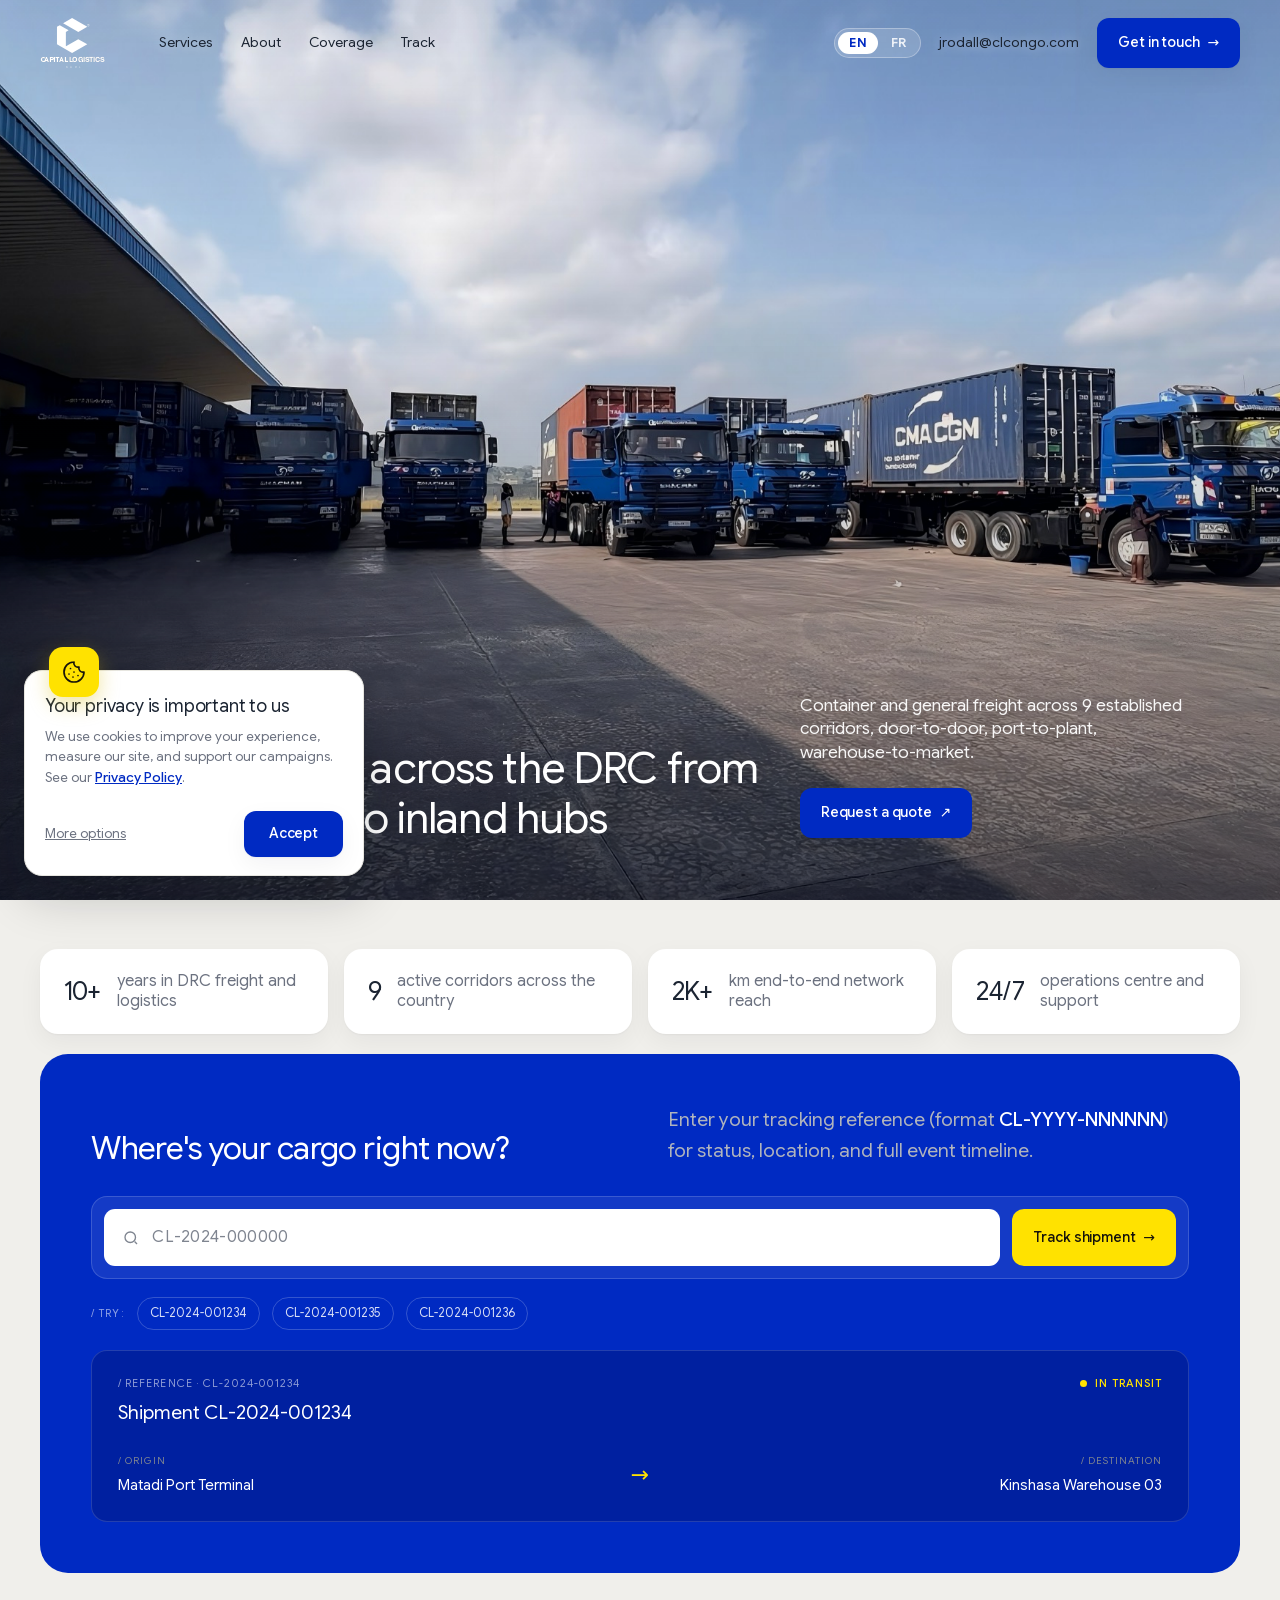
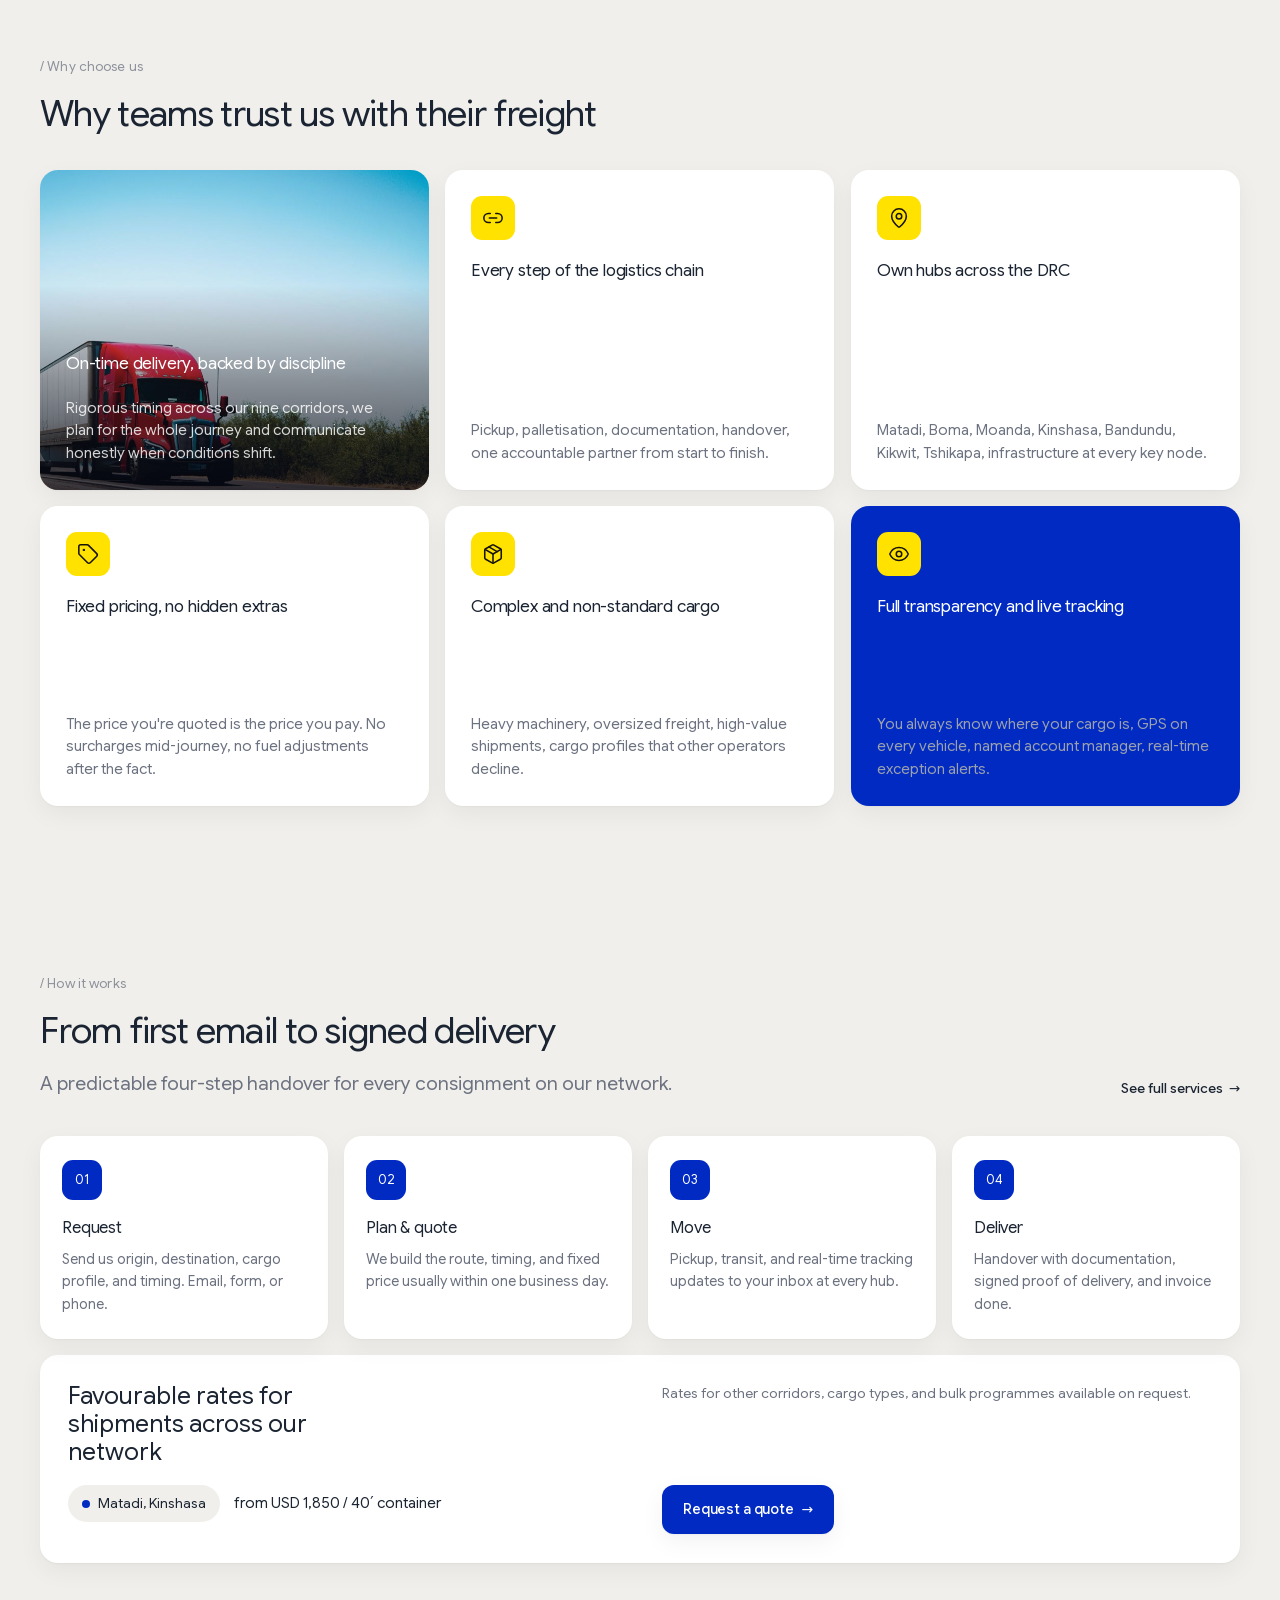
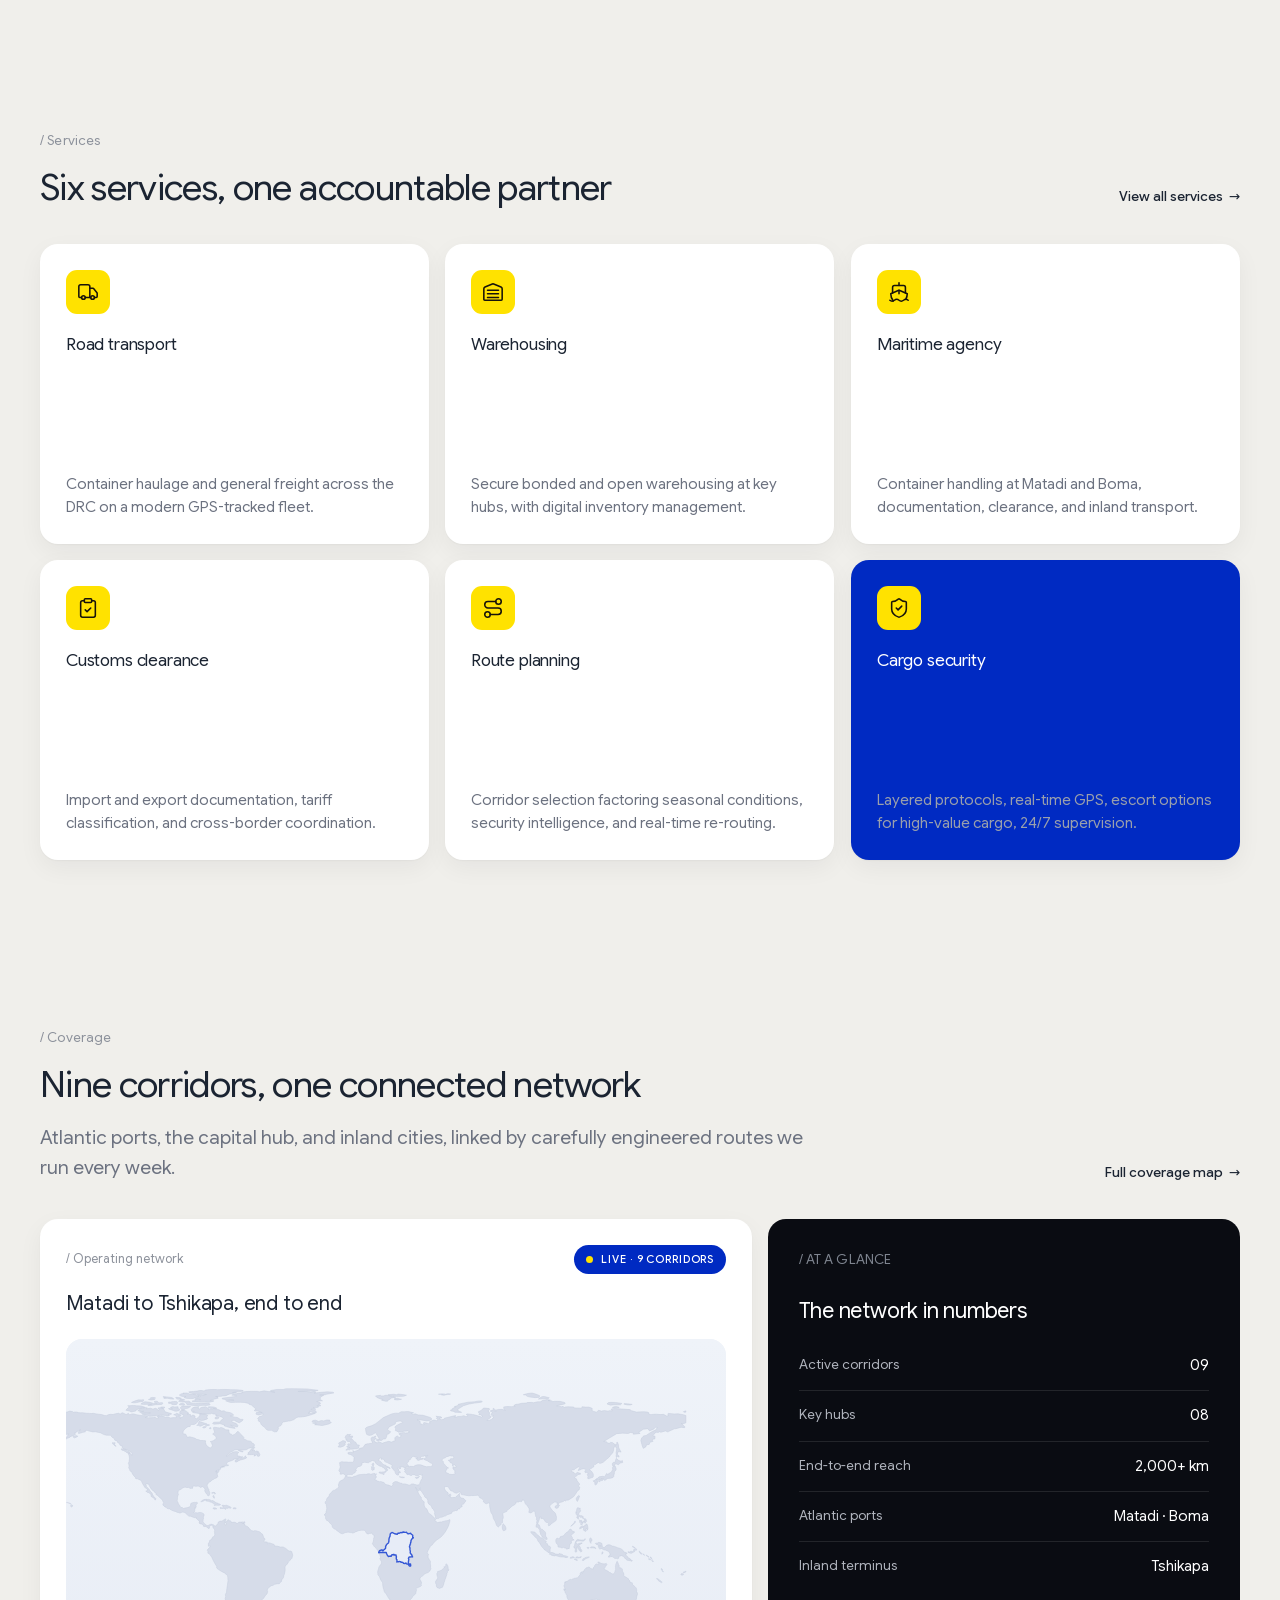
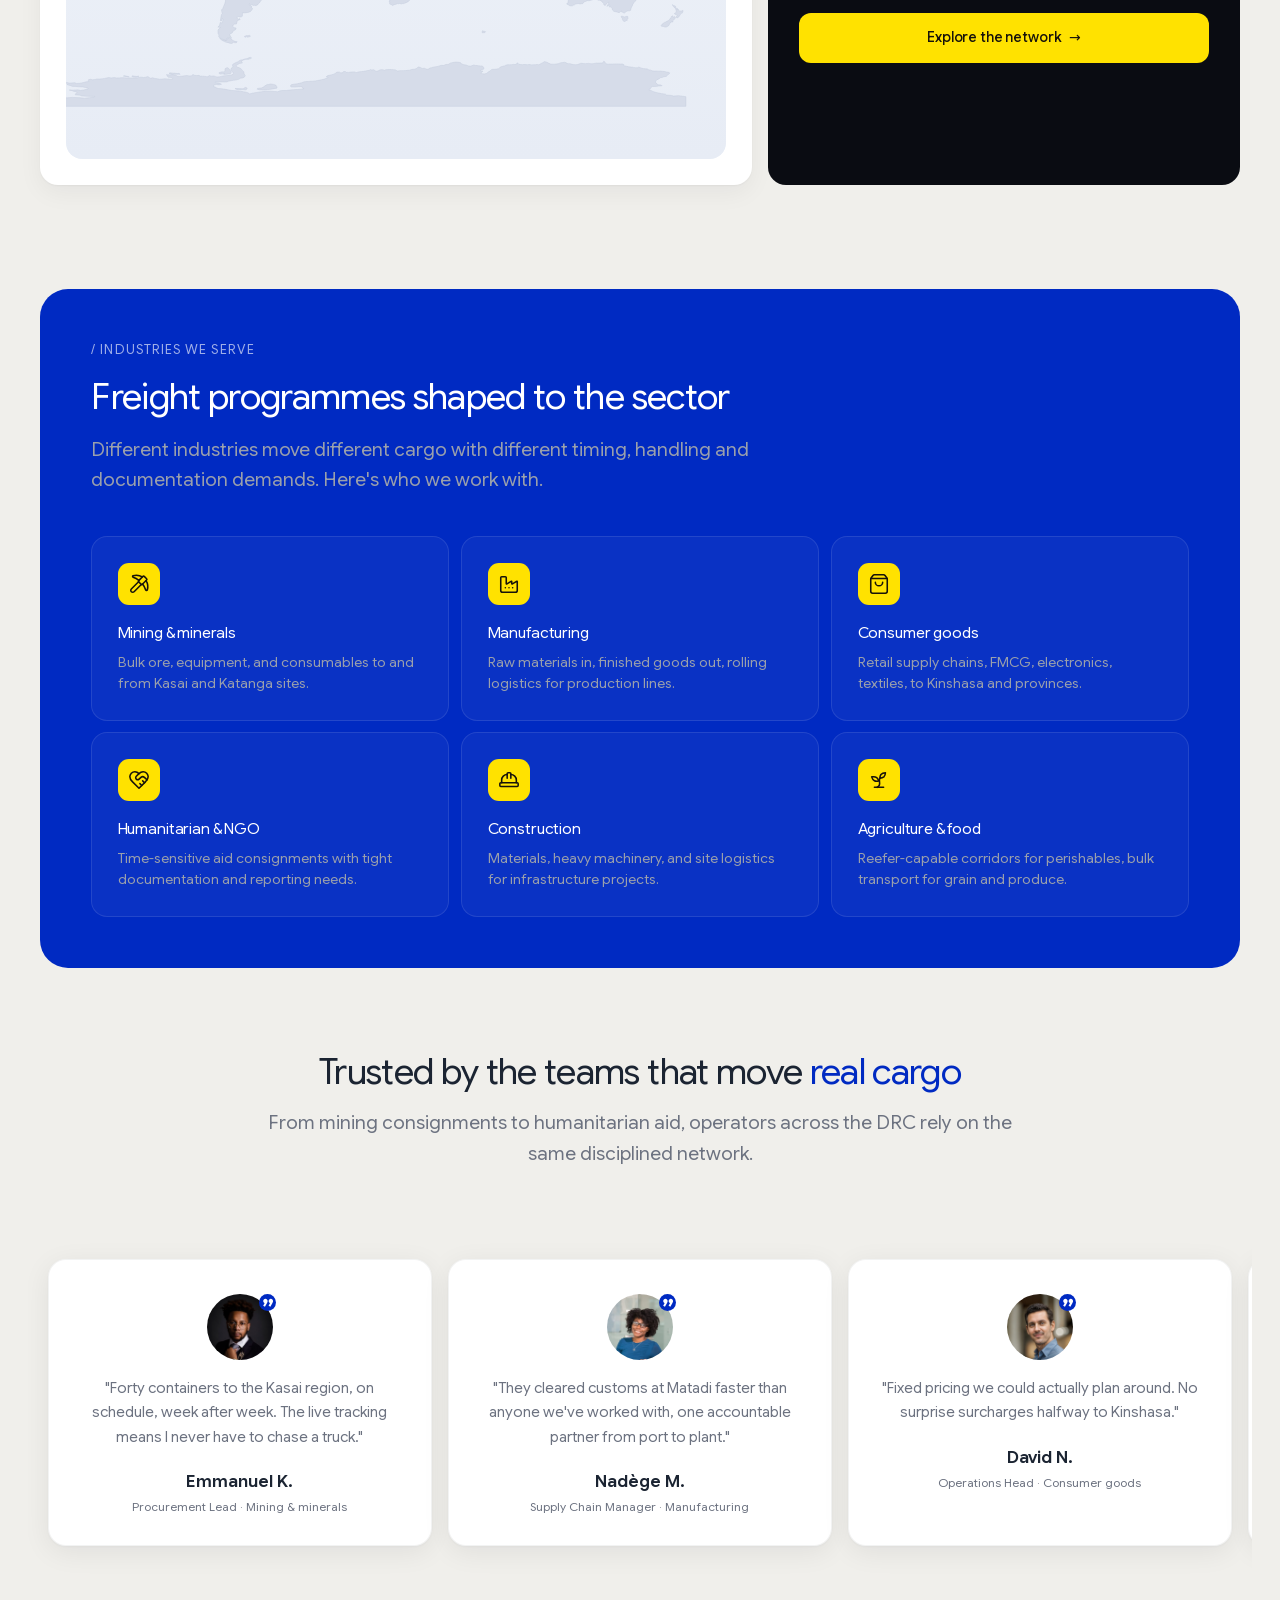
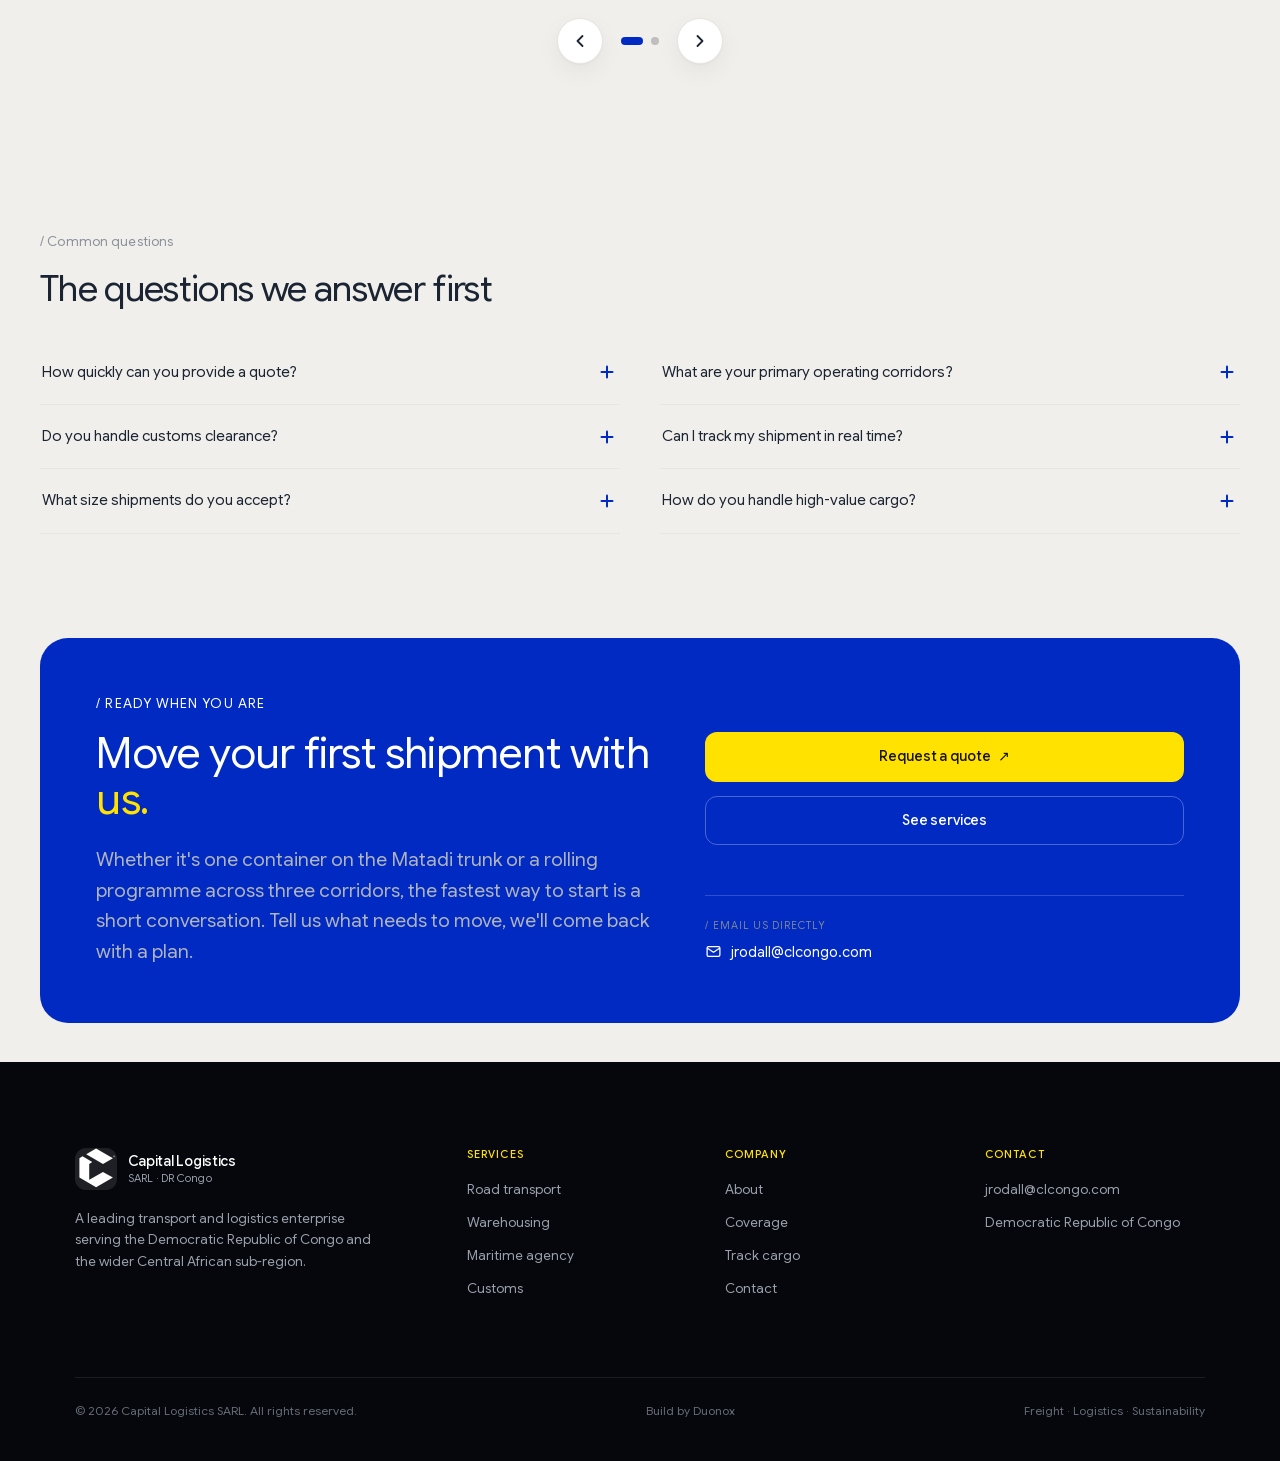
==== index.html @ 19067560 "Bump deploy marker to 2026-08-21.2 (auto-deploy test) Co-Authored-By: Claude Opus 4.8 <noreply@anthr" ====
<!DOCTYPE html>
<html lang="en">
<head>
<meta charset="UTF-8" />
<meta name="viewport" content="width=device-width, initial-scale=1" />
<meta name="cl-build" content="2026-08-21.2" />
<meta http-equiv="Content-Security-Policy" content="default-src 'self'; base-uri 'self'; object-src 'none'; img-src 'self' data:; font-src 'self'; style-src 'self' 'unsafe-inline'; script-src 'self'; connect-src 'self' https://*.supabase.co; form-action 'self'" />
<meta name="referrer" content="strict-origin-when-cross-origin" />
<title>Capital Logistics · Cargo delivery across the DRC</title>
<meta name="description" content="Container and general freight across 9 established corridors in the Democratic Republic of Congo, door-to-door, port-to-plant, warehouse-to-market." />
<link rel="preload" href="assets/fonts/GoogleSansFlex.woff2" as="font" type="font/woff2" crossorigin />
<link rel="stylesheet" href="assets/css/styles.css" />
</head>
<body>

<!-- ============ HEADER ============ -->
<header class="site-header site-header--over" id="siteHeader">
  <nav class="nav" aria-label="Primary">
    <a href="index.html" class="brand" aria-label="Capital Logistics home">
      <svg class="brand__logo" viewBox="0 0 66 50" xmlns="http://www.w3.org/2000/svg" aria-hidden="true">  <g transform="matrix(1,0,0,1,-6114.131875,-3633)">    <g transform="matrix(1,0,0,0.986114,6095.64759,3613)">      <g transform="matrix(0.024456,0,0,0.024801,-186.209765,-9.543509)">        <g transform="matrix(0.850083,0,0,0.850083,1416.048937,-125.317067)">          <g transform="matrix(2.093674,0,0,2.093674,-9027.394361,-9855.245606)">            <g transform="matrix(0.833817,0.552041,-0.552041,0.833817,4585.059437,-3712.574177)">              <path d="M9106.704,5204.393L9001.166,5417.731L8598.744,5441.952L8704,5230L9106.704,5204.393Z" class="lg-mark"/>            </g>            <g transform="matrix(1,0,0,1,0,0.044308)">              <path d="M8956,6260.001L8609,6059L8609,5655L8673,5617.5L8876,5736L8813.108,5773.79L8813.108,6100.304L8815.974,6103.507L8815.108,6104.006L8956,6260.001ZM8956,6260.001L8815.108,6104.006L9098.387,5940.608L9305.344,6056.574L8956,6260.001Z" class="lg-mark"/>            </g>          </g>          <g transform="matrix(6.181697,0,0,6.181697,10454.958333,1856.605037)">            <path d="M1,8C1,11.84 4.16,15 8,15C11.84,15 15,11.84 15,8C15,4.16 11.84,1 8,1C4.16,1 1,4.16 1,8M16,8C16,12.389 12.389,16 8,16C3.611,16 0,12.389 0,8C-0,3.611 3.611,0 8,0C12.389,-0 16,3.611 16,8M5.5,4.002L8.61,4.002C10.32,4.002 11.351,4.975 11.351,6.462C11.351,7.6 10.684,8.402 9.856,8.702L11.5,12L9.98,12L8.52,8.924L6.836,8.924L6.836,12L5.5,12L5.5,4.002ZM6.835,5.092L6.835,7.869L8.384,7.869C9.379,7.869 9.957,7.406 9.957,6.509C9.957,5.596 9.361,5.092 8.42,5.092L6.835,5.092Z" class="lg-mark" style="fill-rule:nonzero"/>          </g>        </g>        <g transform="matrix(1.118549,0,0,1.118549,-1354.84269,-1123.877382)">          <text x="8688px" y="3692px" style="font-family:'GoogleSansFlex72pt-ExtraBold', 'Google Sans Flex 72pt', sans-serif;font-weight:800;font-size:252.684px;" class="lg-word">C<tspan x="8857.551px 9031.272px 9187.431px 9260.077px 9387.178px 9560.898px " y="3692px 3692px 3692px 3692px 3692px 3692px ">APITAL</tspan></text>          <g transform="matrix(252.68439,0,0,252.68439,11079.531408,3692)">          </g>          <text x="9740.051px" y="3692px" style="font-family:'BwGradualDEMO-ExtraBold', 'Bw Gradual DEMO';font-weight:800;font-size:252.684px;" class="lg-word"><tspan x="9740.051px 9872.711px 10065.509px 10255.022px 10330.07px 10494.314px 10645.167px 10720.214px 10903.916px " y="3692px 3692px 3692px 3692px 3692px 3692px 3692px 3692px 3692px ">LOGISTICS</tspan></text>        </g>        <g transform="matrix(0.5,0,0,0.5,4725.650804,1253.773732)">          <g transform="matrix(216.603382,0,0,216.603382,10609.895405,3956)">          </g>          <text x="9386.303px" y="3956px" style="font-family:'BwGradualDEMO-Regular', 'Bw Gradual DEMO';font-size:216.603px;" class="lg-sarl"><tspan x="9386.303px 9752.146px 10124.271px 10492.713px " y="3956px 3956px 3956px 3956px ">SARL</tspan></text>        </g>      </g>    </g>  </g></svg>
    </a>
    <div class="nav__links">
      <a href="services.html">Services</a>
      <a href="about.html">About</a>
      <a href="coverage.html">Coverage</a>
      <a href="track.html">Track</a>
    </div>
    <span class="nav__spacer"></span>
    <div class="nav__actions">
      <div class="lang-switch" data-no-i18n role="group" aria-label="Language / Langue"><button type="button" class="lang-switch__opt" data-lang="en">EN</button><button type="button" class="lang-switch__opt" data-lang="fr">FR</button></div>
      <a href="mailto:jrodall@clcongo.com" class="nav__email">jrodall@clcongo.com</a>
      <a href="contact.html" class="btn btn--primary">Get in touch <span class="arrow">→</span></a>
    </div>
    <button class="nav__toggle" id="navToggle" aria-label="Open menu" aria-expanded="false" aria-controls="mobilePanel"><span></span></button>
  </nav>
</header>

<div class="mobile-menu" id="mobilePanel" aria-label="Menu">
  <div class="mobile-menu__top">
    <a href="index.html" class="brand" aria-label="Capital Logistics home"><svg class="brand__logo" viewBox="0 0 66 50" xmlns="http://www.w3.org/2000/svg" aria-hidden="true">  <g transform="matrix(1,0,0,1,-6114.131875,-3633)">    <g transform="matrix(1,0,0,0.986114,6095.64759,3613)">      <g transform="matrix(0.024456,0,0,0.024801,-186.209765,-9.543509)">        <g transform="matrix(0.850083,0,0,0.850083,1416.048937,-125.317067)">          <g transform="matrix(2.093674,0,0,2.093674,-9027.394361,-9855.245606)">            <g transform="matrix(0.833817,0.552041,-0.552041,0.833817,4585.059437,-3712.574177)">              <path d="M9106.704,5204.393L9001.166,5417.731L8598.744,5441.952L8704,5230L9106.704,5204.393Z" class="lg-mark"/>            </g>            <g transform="matrix(1,0,0,1,0,0.044308)">              <path d="M8956,6260.001L8609,6059L8609,5655L8673,5617.5L8876,5736L8813.108,5773.79L8813.108,6100.304L8815.974,6103.507L8815.108,6104.006L8956,6260.001ZM8956,6260.001L8815.108,6104.006L9098.387,5940.608L9305.344,6056.574L8956,6260.001Z" class="lg-mark"/>            </g>          </g>          <g transform="matrix(6.181697,0,0,6.181697,10454.958333,1856.605037)">            <path d="M1,8C1,11.84 4.16,15 8,15C11.84,15 15,11.84 15,8C15,4.16 11.84,1 8,1C4.16,1 1,4.16 1,8M16,8C16,12.389 12.389,16 8,16C3.611,16 0,12.389 0,8C-0,3.611 3.611,0 8,0C12.389,-0 16,3.611 16,8M5.5,4.002L8.61,4.002C10.32,4.002 11.351,4.975 11.351,6.462C11.351,7.6 10.684,8.402 9.856,8.702L11.5,12L9.98,12L8.52,8.924L6.836,8.924L6.836,12L5.5,12L5.5,4.002ZM6.835,5.092L6.835,7.869L8.384,7.869C9.379,7.869 9.957,7.406 9.957,6.509C9.957,5.596 9.361,5.092 8.42,5.092L6.835,5.092Z" class="lg-mark" style="fill-rule:nonzero"/>          </g>        </g>        <g transform="matrix(1.118549,0,0,1.118549,-1354.84269,-1123.877382)">          <text x="8688px" y="3692px" style="font-family:'GoogleSansFlex72pt-ExtraBold', 'Google Sans Flex 72pt', sans-serif;font-weight:800;font-size:252.684px;" class="lg-word">C<tspan x="8857.551px 9031.272px 9187.431px 9260.077px 9387.178px 9560.898px " y="3692px 3692px 3692px 3692px 3692px 3692px ">APITAL</tspan></text>          <g transform="matrix(252.68439,0,0,252.68439,11079.531408,3692)">          </g>          <text x="9740.051px" y="3692px" style="font-family:'BwGradualDEMO-ExtraBold', 'Bw Gradual DEMO';font-weight:800;font-size:252.684px;" class="lg-word"><tspan x="9740.051px 9872.711px 10065.509px 10255.022px 10330.07px 10494.314px 10645.167px 10720.214px 10903.916px " y="3692px 3692px 3692px 3692px 3692px 3692px 3692px 3692px 3692px ">LOGISTICS</tspan></text>        </g>        <g transform="matrix(0.5,0,0,0.5,4725.650804,1253.773732)">          <g transform="matrix(216.603382,0,0,216.603382,10609.895405,3956)">          </g>          <text x="9386.303px" y="3956px" style="font-family:'BwGradualDEMO-Regular', 'Bw Gradual DEMO';font-size:216.603px;" class="lg-sarl"><tspan x="9386.303px 9752.146px 10124.271px 10492.713px " y="3956px 3956px 3956px 3956px ">SARL</tspan></text>        </g>      </g>    </g>  </g></svg></a>
    <button class="mobile-menu__close" id="navClose" aria-label="Close menu"><svg width="26" height="26" viewBox="0 0 24 24" fill="none" stroke="currentColor" stroke-width="1.6" stroke-linecap="round"><path d="M6 6 18 18M18 6 6 18"/></svg></button>
  </div>
  <nav class="mobile-menu__list">
    <a href="index.html"><span>Home</span><span class="m-arrow"><svg width="18" height="18" viewBox="0 0 24 24" fill="none" stroke="currentColor" stroke-width="2" stroke-linecap="round" stroke-linejoin="round"><path d="M5 12h14M13 6l6 6-6 6"/></svg></span></a>
    <a href="services.html"><span>Service</span><span class="m-arrow"><svg width="18" height="18" viewBox="0 0 24 24" fill="none" stroke="currentColor" stroke-width="2" stroke-linecap="round" stroke-linejoin="round"><path d="M5 12h14M13 6l6 6-6 6"/></svg></span></a>
    <a href="about.html"><span>About</span><span class="m-arrow"><svg width="18" height="18" viewBox="0 0 24 24" fill="none" stroke="currentColor" stroke-width="2" stroke-linecap="round" stroke-linejoin="round"><path d="M5 12h14M13 6l6 6-6 6"/></svg></span></a>
    <a href="coverage.html"><span>Coverage</span><span class="m-arrow"><svg width="18" height="18" viewBox="0 0 24 24" fill="none" stroke="currentColor" stroke-width="2" stroke-linecap="round" stroke-linejoin="round"><path d="M5 12h14M13 6l6 6-6 6"/></svg></span></a>
    <a href="track.html"><span>Tracker</span><span class="m-arrow"><svg width="18" height="18" viewBox="0 0 24 24" fill="none" stroke="currentColor" stroke-width="2" stroke-linecap="round" stroke-linejoin="round"><path d="M5 12h14M13 6l6 6-6 6"/></svg></span></a>
    <a href="contact.html"><span>Contact</span><span class="m-arrow"><svg width="18" height="18" viewBox="0 0 24 24" fill="none" stroke="currentColor" stroke-width="2" stroke-linecap="round" stroke-linejoin="round"><path d="M5 12h14M13 6l6 6-6 6"/></svg></span></a>
  </nav>
  <div class="mobile-menu__lang" data-no-i18n><div class="lang-switch" role="group" aria-label="Language / Langue"><button type="button" class="lang-switch__opt" data-lang="en">English</button><button type="button" class="lang-switch__opt" data-lang="fr">Français</button></div></div>
</div>

<main id="main">

  <!-- ============ HERO (full-bleed) ============ -->
  <section class="hero">
    <div class="hero__media"><img src="assets/img/home-2.jpg" alt="Capital Logistics fleet of cargo trucks and containers at a DRC depot" data-parallax  width="2000" height="1500" decoding="async" fetchpriority="high" /></div>
    <div class="hero__inner">
      <h1 class="reveal">Cargo delivery across the DRC from Atlantic ports to inland hubs</h1>
      <div class="hero__aside reveal" data-delay="120">
        <p class="lede">Container and general freight across 9 established corridors, door-to-door, port-to-plant, warehouse-to-market.</p>
        <a href="contact.html" class="btn btn--primary">Request a quote <span class="arrow">↗</span></a>
      </div>
    </div>
  </section>

  <!-- ============ STATS ============ -->
  <div class="container" style="margin-top:clamp(32px,3.8vw,56px)">
    <div class="stats reveal">
      <div class="stat"><div class="stat__num" data-count="10" data-suffix="+"><span class="val">0</span><span class="suffix">+</span></div><p class="stat__label">years in DRC freight and logistics</p></div>
      <div class="stat"><div class="stat__num" data-count="9"><span class="val">0</span></div><p class="stat__label">active corridors across the country</p></div>
      <div class="stat"><div class="stat__num" data-count="2" data-suffix="K+"><span class="val">0</span><span class="suffix">K+</span></div><p class="stat__label">km end-to-end network reach</p></div>
      <div class="stat"><div class="stat__num"><span>24/7</span></div><p class="stat__label">operations centre and support</p></div>
    </div>
  </div>

  <!-- ============ TRACKER ============ -->
  <div class="container stack">
    <section class="tracker panel panel--blue">
      <div class="tracker__head">
        <div class="section-head">
          <h2>Where's your cargo right now?</h2>
        </div>
        <p class="lede">Enter your tracking reference (format <strong>CL-YYYY-NNNNNN</strong>) for status, location, and full event timeline.</p>
      </div>
      <form class="tracker__form" id="trackForm" autocomplete="off">
        <label class="tracker__input">
          <svg width="18" height="18" viewBox="0 0 24 24" fill="none" stroke="currentColor" stroke-width="1.8" aria-hidden="true"><circle cx="11" cy="11" r="7"/><path d="m20 20-3.2-3.2"/></svg>
          <input type="text" id="trackInput" name="ref" placeholder="CL-2024-000000" aria-label="Tracking reference" />
        </label>
        <button type="submit" class="btn btn--accent">Track shipment <span class="arrow">→</span></button>
      </form>
      <div class="tracker__try">
        <span class="lbl">/ TRY:</span>
        <button type="button" data-ref="CL-2024-001234">CL-2024-001234</button>
        <button type="button" data-ref="CL-2024-001235">CL-2024-001235</button>
        <button type="button" data-ref="CL-2024-001236">CL-2024-001236</button>
      </div>
      <div class="tracker__result" id="trackResult">
        <div class="tracker__meta">
          <div>
            <div class="tracker__ref">/ REFERENCE · <span id="trackRefLabel" data-no-i18n>CL-2024-001234</span></div>
            <div class="tracker__id" id="trackId" data-no-i18n>Shipment CL-2024-001234</div>
          </div>
          <span class="chip-status"><span class="dot"></span> <span id="trackStatus" data-no-i18n>IN TRANSIT</span></span>
        </div>
        <div class="tracker__route">
          <div class="tracker__node tracker__node--from"><div class="n-label">/ ORIGIN</div><div class="n-name" data-no-i18n>Matadi Port Terminal</div></div>
          <div class="tracker__arrow" aria-hidden="true">→</div>
          <div class="tracker__node tracker__node--to"><div class="n-label">/ DESTINATION</div><div class="n-name" data-no-i18n>Kinshasa Warehouse 03</div></div>
        </div>
      </div>
    </section>
  </div>

  <!-- ============ TRUST ============ -->
  <section class="section container">
    <div class="section-head reveal">
      <span class="eyebrow">/ Why choose us</span>
      <h2>Why teams trust us with their freight</h2>
    </div>
    <div class="grid grid-3 mt-grid" data-stagger>
      <article class="card card--media card--tall" style="justify-content:flex-end;position:relative;color:#fff">
        <img src="assets/img/home-1.jpg" alt="Capital Logistics truck on the highway" loading="lazy" style="position:absolute;inset:0;width:100%;height:100%;object-fit:cover" width="1000" height="625" decoding="async" />
        <div class="card-scrim"></div>
        <div class="card--media__body" style="position:relative;padding:var(--pad-card)">
          <h3 class="card__title" style="color:#fff;margin:0">On-time delivery, backed by discipline</h3>
          <p class="card__text" style="color:rgba(255,255,255,.82)">Rigorous timing across our nine corridors, we plan for the whole journey and communicate honestly when conditions shift.</p>
        </div>
      </article>
      <article class="card">
        <span class="card__icon"><svg width="22" height="22" viewBox="0 0 24 24" fill="none" stroke="currentColor" stroke-width="1.7" stroke-linecap="round" stroke-linejoin="round"><path d="M9 17H7A5 5 0 0 1 7 7h2"/><path d="M15 7h2a5 5 0 1 1 0 10h-2"/><line x1="8" x2="16" y1="12" y2="12"/></svg></span>
        <h3 class="card__title">Every step of the logistics chain</h3>
        <p class="card__text">Pickup, palletisation, documentation, handover, one accountable partner from start to finish.</p>
      </article>
      <article class="card">
        <span class="card__icon"><svg width="22" height="22" viewBox="0 0 24 24" fill="none" stroke="currentColor" stroke-width="1.7" stroke-linecap="round" stroke-linejoin="round"><path d="M20 10c0 4.993-5.539 10.193-7.399 11.799a1 1 0 0 1-1.202 0C9.539 20.193 4 14.993 4 10a8 8 0 0 1 16 0"/><circle cx="12" cy="10" r="3"/></svg></span>
        <h3 class="card__title">Own hubs across the DRC</h3>
        <p class="card__text">Matadi, Boma, Moanda, Kinshasa, Bandundu, Kikwit, Tshikapa, infrastructure at every key node.</p>
      </article>
      <article class="card">
        <span class="card__icon"><svg width="22" height="22" viewBox="0 0 24 24" fill="none" stroke="currentColor" stroke-width="1.7" stroke-linecap="round" stroke-linejoin="round"><path d="M12.586 2.586A2 2 0 0 0 11.172 2H4a2 2 0 0 0-2 2v7.172a2 2 0 0 0 .586 1.414l8.704 8.704a2.426 2.426 0 0 0 3.42 0l6.58-6.58a2.426 2.426 0 0 0 0-3.42z"/><circle cx="7.5" cy="7.5" r=".5" fill="currentColor"/></svg></span>
        <h3 class="card__title">Fixed pricing, no hidden extras</h3>
        <p class="card__text">The price you're quoted is the price you pay. No surcharges mid-journey, no fuel adjustments after the fact.</p>
      </article>
      <article class="card">
        <span class="card__icon"><svg width="22" height="22" viewBox="0 0 24 24" fill="none" stroke="currentColor" stroke-width="1.7" stroke-linecap="round" stroke-linejoin="round"><path d="M11 21.73a2 2 0 0 0 2 0l7-4A2 2 0 0 0 21 16V8a2 2 0 0 0-1-1.73l-7-4a2 2 0 0 0-2 0l-7 4A2 2 0 0 0 3 8v8a2 2 0 0 0 1 1.73z"/><path d="M12 22V12"/><polyline points="3.29 7 12 12 20.71 7"/><path d="m7.5 4.27 9 5.15"/></svg></span>
        <h3 class="card__title">Complex and non-standard cargo</h3>
        <p class="card__text">Heavy machinery, oversized freight, high-value shipments, cargo profiles that other operators decline.</p>
      </article>
      <article class="card card--blue">
        <span class="card__icon"><svg width="22" height="22" viewBox="0 0 24 24" fill="none" stroke="currentColor" stroke-width="1.7" stroke-linecap="round" stroke-linejoin="round"><path d="M2.062 12.348a1 1 0 0 1 0-.696 10.75 10.75 0 0 1 19.876 0 1 1 0 0 1 0 .696 10.75 10.75 0 0 1-19.876 0"/><circle cx="12" cy="12" r="3"/></svg></span>
        <h3 class="card__title">Full transparency and live tracking</h3>
        <p class="card__text">You always know where your cargo is, GPS on every vehicle, named account manager, real-time exception alerts.</p>
      </article>
    </div>
  </section>

  <!-- ============ PROCESS ============ -->
  <section class="section container">
    <div class="head-row reveal">
      <div class="section-head">
        <span class="eyebrow">/ How it works</span>
        <h2>From first email to signed delivery</h2>
        <p class="lede">A predictable four-step handover for every consignment on our network.</p>
      </div>
      <a href="services.html" class="link-arrow">See full services <span class="arrow">→</span></a>
    </div>
    <div class="steps mt-grid" data-stagger>
      <div class="step"><span class="step__n">01</span><h3 class="step__title">Request</h3><p class="step__text">Send us origin, destination, cargo profile, and timing. Email, form, or phone.</p></div>
      <div class="step"><span class="step__n">02</span><h3 class="step__title">Plan &amp; quote</h3><p class="step__text">We build the route, timing, and fixed price usually within one business day.</p></div>
      <div class="step"><span class="step__n">03</span><h3 class="step__title">Move</h3><p class="step__text">Pickup, transit, and real-time tracking updates to your inbox at every hub.</p></div>
      <div class="step"><span class="step__n">04</span><h3 class="step__title">Deliver</h3><p class="step__text">Handover with documentation, signed proof of delivery, and invoice done.</p></div>
    </div>
    <div class="rates reveal">
      <div class="rates__title">Favourable rates for shipments across our network</div>
      <div class="rates__corridor">
        <span class="rates__pill"><span class="dot"></span> Matadi, Kinshasa</span>
        <span class="rates__price">from USD 1,850 / 40′ container</span>
      </div>
      <p class="rates__note">Rates for other corridors, cargo types, and bulk programmes available on request.</p>
      <a href="contact.html" class="btn btn--primary">Request a quote <span class="arrow">→</span></a>
    </div>
  </section>

  <!-- ============ SERVICES ============ -->
  <section class="section container">
    <div class="head-row reveal">
      <div class="section-head">
        <span class="eyebrow">/ Services</span>
        <h2>Six services, one accountable partner</h2>
      </div>
      <a href="services.html" class="link-arrow">View all services <span class="arrow">→</span></a>
    </div>
    <div class="grid grid-3 mt-grid" data-stagger>
      <article class="card"><span class="card__icon"><svg width="22" height="22" viewBox="0 0 24 24" fill="none" stroke="currentColor" stroke-width="1.7" stroke-linecap="round" stroke-linejoin="round"><path d="M14 18V6a2 2 0 0 0-2-2H4a2 2 0 0 0-2 2v11a1 1 0 0 0 1 1h2"/><path d="M15 18H9"/><path d="M19 18h2a1 1 0 0 0 1-1v-3.65a1 1 0 0 0-.22-.624l-3.48-4.35A1 1 0 0 0 17.52 8H14"/><circle cx="17" cy="18" r="2"/><circle cx="7" cy="18" r="2"/></svg></span><h3 class="card__title">Road transport</h3><p class="card__text">Container haulage and general freight across the DRC on a modern GPS-tracked fleet.</p></article>
      <article class="card"><span class="card__icon"><svg width="22" height="22" viewBox="0 0 24 24" fill="none" stroke="currentColor" stroke-width="1.7" stroke-linecap="round" stroke-linejoin="round"><path d="M22 8.35V20a1 1 0 0 1-1 1H3a1 1 0 0 1-1-1V8.35A2 2 0 0 1 3.26 6.5l8-3.2a2 2 0 0 1 1.48 0l8 3.2A2 2 0 0 1 22 8.35Z"/><path d="M6 18h12"/><path d="M6 14h12"/><path d="M6 10h12"/></svg></span><h3 class="card__title">Warehousing</h3><p class="card__text">Secure bonded and open warehousing at key hubs, with digital inventory management.</p></article>
      <article class="card"><span class="card__icon"><svg width="22" height="22" viewBox="0 0 24 24" fill="none" stroke="currentColor" stroke-width="1.7" stroke-linecap="round" stroke-linejoin="round"><path d="M12 10.189V14"/><path d="M12 2v3"/><path d="M19 13V7a2 2 0 0 0-2-2H7a2 2 0 0 0-2 2v6"/><path d="M19.38 20A11.6 11.6 0 0 0 21 14l-8.188-3.639a2 2 0 0 0-1.624 0L3 14a11.6 11.6 0 0 0 2.81 7.76"/><path d="M2 21c.6.5 1.2 1 2.5 1 2.5 0 2.5-2 5-2 2.6 0 2.4 2 5 2 2.5 0 2.5-2 5-2 1.3 0 1.9.5 2.5 1"/></svg></span><h3 class="card__title">Maritime agency</h3><p class="card__text">Container handling at Matadi and Boma, documentation, clearance, and inland transport.</p></article>
      <article class="card"><span class="card__icon"><svg width="22" height="22" viewBox="0 0 24 24" fill="none" stroke="currentColor" stroke-width="1.7" stroke-linecap="round" stroke-linejoin="round"><rect width="8" height="4" x="8" y="2" rx="1" ry="1"/><path d="M16 4h2a2 2 0 0 1 2 2v14a2 2 0 0 1-2 2H6a2 2 0 0 1-2-2V6a2 2 0 0 1 2-2h2"/><path d="m9 14 2 2 4-4"/></svg></span><h3 class="card__title">Customs clearance</h3><p class="card__text">Import and export documentation, tariff classification, and cross-border coordination.</p></article>
      <article class="card"><span class="card__icon"><svg width="22" height="22" viewBox="0 0 24 24" fill="none" stroke="currentColor" stroke-width="1.7" stroke-linecap="round" stroke-linejoin="round"><circle cx="6" cy="19" r="3"/><path d="M9 19h8.5a3.5 3.5 0 0 0 0-7h-11a3.5 3.5 0 0 1 0-7H15"/><circle cx="18" cy="5" r="3"/></svg></span><h3 class="card__title">Route planning</h3><p class="card__text">Corridor selection factoring seasonal conditions, security intelligence, and real-time re-routing.</p></article>
      <article class="card card--blue"><span class="card__icon"><svg width="22" height="22" viewBox="0 0 24 24" fill="none" stroke="currentColor" stroke-width="1.7" stroke-linecap="round" stroke-linejoin="round"><path d="M20 13c0 5-3.5 7.5-7.66 8.95a1 1 0 0 1-.67-.01C7.5 20.5 4 18 4 13V6a1 1 0 0 1 1-1c2 0 4.5-1.2 6.24-2.72a1.17 1.17 0 0 1 1.52 0C14.51 3.81 17 5 19 5a1 1 0 0 1 1 1z"/><path d="m9 12 2 2 4-4"/></svg></span><h3 class="card__title">Cargo security</h3><p class="card__text">Layered protocols, real-time GPS, escort options for high-value cargo, 24/7 supervision.</p></article>
    </div>
  </section>

  <!-- ============ COVERAGE ============ -->
  <section class="section container">
    <div class="head-row reveal">
      <div class="section-head">
        <span class="eyebrow">/ Coverage</span>
        <h2>Nine corridors, one connected network</h2>
        <p class="lede">Atlantic ports, the capital hub, and inland cities, linked by carefully engineered routes we run every week.</p>
      </div>
      <a href="coverage.html" class="link-arrow">Full coverage map <span class="arrow">→</span></a>
    </div>
    <div class="coverage mt-grid">
      <div class="map-panel reveal">
        <div class="map-panel__top">
          <span class="map-panel__label">/ Operating network</span>
          <span class="chip-live"><span class="dot"></span> LIVE · 9 CORRIDORS</span>
        </div>
        <div class="map-panel__title">Matadi to Tshikapa, end to end</div>
        <div class="map-figure"><img class="drc-map" src="assets/img/drc-map.svg" alt="DRC operating network map, Matadi to Tshikapa corridors" loading="lazy"  decoding="async" /></div>
      </div>
      <div class="numbers-panel reveal" data-delay="120">
        <span class="eyebrow">/ AT A GLANCE</span>
        <h3>The network in numbers</h3>
        <ul class="numbers-list">
          <li><span class="k">Active corridors</span><span class="v" data-count="9" data-pad="2">09</span></li>
          <li><span class="k">Key hubs</span><span class="v" data-count="8" data-pad="2">08</span></li>
          <li><span class="k">End-to-end reach</span><span class="v"><span data-count="2000" data-format="comma">0</span>+ km</span></li>
          <li><span class="k">Atlantic ports</span><span class="v">Matadi · Boma</span></li>
          <li><span class="k">Inland terminus</span><span class="v">Tshikapa</span></li>
        </ul>
        <a href="coverage.html" class="btn btn--accent btn--block">Explore the network <span class="arrow">→</span></a>
      </div>
    </div>
  </section>

  <!-- ============ PROGRAMMES ============ -->
  <div class="container stack">
    <section class="programmes panel panel--blue">
      <div class="section-head reveal">
        <span class="eyebrow eyebrow--upper eyebrow--light">/ INDUSTRIES WE SERVE</span>
        <h2>Freight programmes shaped to the sector</h2>
        <p class="lede">Different industries move different cargo with different timing, handling and documentation demands. Here's who we work with.</p>
      </div>
      <div class="prog-grid" data-stagger>
        <div class="prog-item"><span class="prog-item__icon"><svg width="22" height="22" viewBox="0 0 24 24" fill="none" stroke="currentColor" stroke-width="1.7" stroke-linecap="round" stroke-linejoin="round"><path d="M14.531 12.469 6.619 20.38a1 1 0 1 1-3-3l7.912-7.912"/><path d="M15.686 4.314A12.5 12.5 0 0 0 5.461 2.958 1 1 0 0 0 5.58 4.71a22 22 0 0 1 6.318 3.393"/><path d="M17.7 3.7a1 1 0 0 0-1.4 0l-4.6 4.6a1 1 0 0 0 0 1.4l2.6 2.6a1 1 0 0 0 1.4 0l4.6-4.6a1 1 0 0 0 0-1.4z"/><path d="M19.686 8.314a12.5 12.5 0 0 1 1.356 10.225 1 1 0 0 1-1.751-.119 22 22 0 0 0-3.393-6.319"/></svg></span><h3 class="prog-item__title">Mining &amp; minerals</h3><p class="prog-item__text">Bulk ore, equipment, and consumables to and from Kasai and Katanga sites.</p></div>
        <div class="prog-item"><span class="prog-item__icon"><svg width="22" height="22" viewBox="0 0 24 24" fill="none" stroke="currentColor" stroke-width="1.7" stroke-linecap="round" stroke-linejoin="round"><path d="M12 16h.01"/><path d="M16 16h.01"/><path d="M3 19a2 2 0 0 0 2 2h14a2 2 0 0 0 2-2V9.5a.5.5 0 0 0-.769-.422l-4.462 2.844A.5.5 0 0 1 15 11.5v-2a.5.5 0 0 0-.769-.422L9.77 11.922A.5.5 0 0 1 9 11.5V5a1 1 0 0 0-1-1H4a1 1 0 0 0-1 1z"/><path d="M8 16h.01"/></svg></span><h3 class="prog-item__title">Manufacturing</h3><p class="prog-item__text">Raw materials in, finished goods out, rolling logistics for production lines.</p></div>
        <div class="prog-item"><span class="prog-item__icon"><svg width="22" height="22" viewBox="0 0 24 24" fill="none" stroke="currentColor" stroke-width="1.7" stroke-linecap="round" stroke-linejoin="round"><path d="M16 10a4 4 0 0 1-8 0"/><path d="M3.103 6.034h17.794"/><path d="M3.4 5.467a2 2 0 0 0-.4 1.2V20a2 2 0 0 0 2 2h14a2 2 0 0 0 2-2V6.667a2 2 0 0 0-.4-1.2l-2-2.667A2 2 0 0 0 17 2H7a2 2 0 0 0-1.6.8z"/></svg></span><h3 class="prog-item__title">Consumer goods</h3><p class="prog-item__text">Retail supply chains, FMCG, electronics, textiles, to Kinshasa and provinces.</p></div>
        <div class="prog-item"><span class="prog-item__icon"><svg width="22" height="22" viewBox="0 0 24 24" fill="none" stroke="currentColor" stroke-width="1.7" stroke-linecap="round" stroke-linejoin="round"><path d="M19 14c1.49-1.46 3-3.21 3-5.5A5.5 5.5 0 0 0 16.5 3c-1.76 0-3 .5-4.5 2-1.5-1.5-2.74-2-4.5-2A5.5 5.5 0 0 0 2 8.5c0 2.3 1.5 4.05 3 5.5l7 7Z"/><path d="M12 5 9.04 7.96a2.17 2.17 0 0 0 0 3.08v0c.82.82 2.13.85 3 .07l2.07-1.9a2.82 2.82 0 0 1 3.79 0l2.96 2.66"/><path d="m18 15-2-2"/><path d="m15 18-2-2"/></svg></span><h3 class="prog-item__title">Humanitarian &amp; NGO</h3><p class="prog-item__text">Time-sensitive aid consignments with tight documentation and reporting needs.</p></div>
        <div class="prog-item"><span class="prog-item__icon"><svg width="22" height="22" viewBox="0 0 24 24" fill="none" stroke="currentColor" stroke-width="1.7" stroke-linecap="round" stroke-linejoin="round"><path d="M2 18a1 1 0 0 0 1 1h18a1 1 0 0 0 1-1v-2a1 1 0 0 0-1-1H3a1 1 0 0 0-1 1z"/><path d="M10 10V5a1 1 0 0 1 1-1h2a1 1 0 0 1 1 1v5"/><path d="M4 15v-3a6 6 0 0 1 6-6"/><path d="M14 6a6 6 0 0 1 6 6v3"/></svg></span><h3 class="prog-item__title">Construction</h3><p class="prog-item__text">Materials, heavy machinery, and site logistics for infrastructure projects.</p></div>
        <div class="prog-item"><span class="prog-item__icon"><svg width="22" height="22" viewBox="0 0 24 24" fill="none" stroke="currentColor" stroke-width="1.7" stroke-linecap="round" stroke-linejoin="round"><path d="M7 20h10"/><path d="M10 20c5.5-2.5.8-6.4 3-10"/><path d="M9.5 9.4c1.1.8 1.8 2.2 2.3 3.7-2 .4-3.5.4-4.8-.3-1.2-.6-2.3-1.9-3-4.2 2.8-.5 4.4 0 5.5.8z"/><path d="M14.1 6a7 7 0 0 0-1.1 4c1.9-.1 3.3-.6 4.3-1.4 1-1 1.6-2.3 1.7-4.6-2.7.1-4 1-4.9 2z"/></svg></span><h3 class="prog-item__title">Agriculture &amp; food</h3><p class="prog-item__text">Reefer-capable corridors for perishables, bulk transport for grain and produce.</p></div>
      </div>
    </section>
  </div>

  <!-- ============ TESTIMONIALS ============ -->
  <section class="section testi2" aria-label="Client testimonials">
    <div class="container">
      <h2 class="testi2__title reveal">Trusted by the teams that move <span class="hl">real cargo</span></h2>
      <p class="testi2__sub lede reveal">From mining consignments to humanitarian aid, operators across the DRC rely on the same disciplined network.</p>
      <div class="testi2__slider reveal">
        <div class="testi2__viewport">
          <div class="testi2__track">
        <div class="tslide"><figure class="tcard">
          <div class="tcard__av"><img src="assets/img/avatar1.jpg" alt="Portrait of Emmanuel K." width="66" height="66" loading="lazy" decoding="async" /><svg class="tcard__badge" width="22" height="22" viewBox="0 0 22 22" fill="none"><circle cx="10.5" cy="10.5" r="8.5" fill="#002AC2"/><path d="m11.584 13.872 1.752-3.288 1.104-.288a2.7 2.7 0 0 1-.432.576.76.76 0 0 1-.552.24q-.672 0-1.248-.576t-.576-1.464q0-.936.624-1.584.648-.672 1.584-.672.888 0 1.536.672.672.648.672 1.584 0 .384-.168.912-.144.504-.576 1.296l-1.92 3.552zm-5.4 0 1.752-3.288 1.08-.288a2.2 2.2 0 0 1-.408.576.76.76 0 0 1-.552.24q-.696 0-1.272-.576t-.576-1.464q0-.936.624-1.584.648-.672 1.584-.672.888 0 1.536.672.672.648.672 1.584 0 .384-.144.912-.144.504-.576 1.296L7.96 14.832z" fill="#fff"/></svg></div>
          <p class="tcard__quote">"Forty containers to the Kasai region, on schedule, week after week. The live tracking means I never have to chase a truck."</p>
          <p class="tcard__name">Emmanuel K.</p>
          <p class="tcard__role">Procurement Lead · Mining &amp; minerals</p>
        </figure></div>
        <div class="tslide"><figure class="tcard">
          <div class="tcard__av"><img src="assets/img/avatar2.jpg" alt="Portrait of Nadège M." width="66" height="66" loading="lazy" decoding="async" /><svg class="tcard__badge" width="22" height="22" viewBox="0 0 22 22" fill="none"><circle cx="10.5" cy="10.5" r="8.5" fill="#002AC2"/><path d="m11.584 13.872 1.752-3.288 1.104-.288a2.7 2.7 0 0 1-.432.576.76.76 0 0 1-.552.24q-.672 0-1.248-.576t-.576-1.464q0-.936.624-1.584.648-.672 1.584-.672.888 0 1.536.672.672.648.672 1.584 0 .384-.168.912-.144.504-.576 1.296l-1.92 3.552zm-5.4 0 1.752-3.288 1.08-.288a2.2 2.2 0 0 1-.408.576.76.76 0 0 1-.552.24q-.696 0-1.272-.576t-.576-1.464q0-.936.624-1.584.648-.672 1.584-.672.888 0 1.536.672.672.648.672 1.584 0 .384-.144.912-.144.504-.576 1.296L7.96 14.832z" fill="#fff"/></svg></div>
          <p class="tcard__quote">"They cleared customs at Matadi faster than anyone we've worked with, one accountable partner from port to plant."</p>
          <p class="tcard__name">Nadège M.</p>
          <p class="tcard__role">Supply Chain Manager · Manufacturing</p>
        </figure></div>
        <div class="tslide"><figure class="tcard">
          <div class="tcard__av"><img src="assets/img/avatar3.jpg" alt="Portrait of David N." width="66" height="66" loading="lazy" decoding="async" /><svg class="tcard__badge" width="22" height="22" viewBox="0 0 22 22" fill="none"><circle cx="10.5" cy="10.5" r="8.5" fill="#002AC2"/><path d="m11.584 13.872 1.752-3.288 1.104-.288a2.7 2.7 0 0 1-.432.576.76.76 0 0 1-.552.24q-.672 0-1.248-.576t-.576-1.464q0-.936.624-1.584.648-.672 1.584-.672.888 0 1.536.672.672.648.672 1.584 0 .384-.168.912-.144.504-.576 1.296l-1.92 3.552zm-5.4 0 1.752-3.288 1.08-.288a2.2 2.2 0 0 1-.408.576.76.76 0 0 1-.552.24q-.696 0-1.272-.576t-.576-1.464q0-.936.624-1.584.648-.672 1.584-.672.888 0 1.536.672.672.648.672 1.584 0 .384-.144.912-.144.504-.576 1.296L7.96 14.832z" fill="#fff"/></svg></div>
          <p class="tcard__quote">"Fixed pricing we could actually plan around. No surprise surcharges halfway to Kinshasa."</p>
          <p class="tcard__name">David N.</p>
          <p class="tcard__role">Operations Head · Consumer goods</p>
        </figure></div>
        <div class="tslide"><figure class="tcard">
          <div class="tcard__av"><img src="assets/img/avatar4.jpg" alt="Portrait of Claire D." width="66" height="66" loading="lazy" decoding="async" /><svg class="tcard__badge" width="22" height="22" viewBox="0 0 22 22" fill="none"><circle cx="10.5" cy="10.5" r="8.5" fill="#002AC2"/><path d="m11.584 13.872 1.752-3.288 1.104-.288a2.7 2.7 0 0 1-.432.576.76.76 0 0 1-.552.24q-.672 0-1.248-.576t-.576-1.464q0-.936.624-1.584.648-.672 1.584-.672.888 0 1.536.672.672.648.672 1.584 0 .384-.168.912-.144.504-.576 1.296l-1.92 3.552zm-5.4 0 1.752-3.288 1.08-.288a2.2 2.2 0 0 1-.408.576.76.76 0 0 1-.552.24q-.696 0-1.272-.576t-.576-1.464q0-.936.624-1.584.648-.672 1.584-.672.888 0 1.536.672.672.648.672 1.584 0 .384-.144.912-.144.504-.576 1.296L7.96 14.832z" fill="#fff"/></svg></div>
          <p class="tcard__quote">"We move time-sensitive aid on tight deadlines, and not once has a consignment slipped. The reporting is impeccable."</p>
          <p class="tcard__name">Claire D.</p>
          <p class="tcard__role">Country Director · Humanitarian &amp; NGO</p>
        </figure></div>
        <div class="tslide"><figure class="tcard">
          <div class="tcard__av"><img src="assets/img/avatar5.jpg" alt="Portrait of Joseph M." width="66" height="66" loading="lazy" decoding="async" /><svg class="tcard__badge" width="22" height="22" viewBox="0 0 22 22" fill="none"><circle cx="10.5" cy="10.5" r="8.5" fill="#002AC2"/><path d="m11.584 13.872 1.752-3.288 1.104-.288a2.7 2.7 0 0 1-.432.576.76.76 0 0 1-.552.24q-.672 0-1.248-.576t-.576-1.464q0-.936.624-1.584.648-.672 1.584-.672.888 0 1.536.672.672.648.672 1.584 0 .384-.168.912-.144.504-.576 1.296l-1.92 3.552zm-5.4 0 1.752-3.288 1.08-.288a2.2 2.2 0 0 1-.408.576.76.76 0 0 1-.552.24q-.696 0-1.272-.576t-.576-1.464q0-.936.624-1.584.648-.672 1.584-.672.888 0 1.536.672.672.648.672 1.584 0 .384-.144.912-.144.504-.576 1.296L7.96 14.832z" fill="#fff"/></svg></div>
          <p class="tcard__quote">"Oversized machinery to a remote site, handled without drama. They planned the route around the rainy season and it just worked."</p>
          <p class="tcard__name">Joseph M.</p>
          <p class="tcard__role">Project Manager · Construction</p>
        </figure></div>
        <div class="tslide"><figure class="tcard">
          <div class="tcard__av"><img src="assets/img/avatar6.jpg" alt="Portrait of Grace T." width="66" height="66" loading="lazy" decoding="async" /><svg class="tcard__badge" width="22" height="22" viewBox="0 0 22 22" fill="none"><circle cx="10.5" cy="10.5" r="8.5" fill="#002AC2"/><path d="m11.584 13.872 1.752-3.288 1.104-.288a2.7 2.7 0 0 1-.432.576.76.76 0 0 1-.552.24q-.672 0-1.248-.576t-.576-1.464q0-.936.624-1.584.648-.672 1.584-.672.888 0 1.536.672.672.648.672 1.584 0 .384-.168.912-.144.504-.576 1.296l-1.92 3.552zm-5.4 0 1.752-3.288 1.08-.288a2.2 2.2 0 0 1-.408.576.76.76 0 0 1-.552.24q-.696 0-1.272-.576t-.576-1.464q0-.936.624-1.584.648-.672 1.584-.672.888 0 1.536.672.672.648.672 1.584 0 .384-.144.912-.144.504-.576 1.296L7.96 14.832z" fill="#fff"/></svg></div>
          <p class="tcard__quote">"Reefer capacity exactly when we needed it. Our produce reaches Kinshasa fresh on every single run."</p>
          <p class="tcard__name">Grace T.</p>
          <p class="tcard__role">Logistics Coordinator · Agriculture &amp; food</p>
        </figure></div>
          </div>
        </div>
      </div>
      <div class="testi2__ctrl">
        <button class="tctrl tctrl--prev" type="button" aria-label="Previous testimonials">
          <svg width="20" height="20" viewBox="0 0 24 24" fill="none" stroke="currentColor" stroke-width="2.2" stroke-linecap="round" stroke-linejoin="round"><path d="M15 18l-6-6 6-6"/></svg>
        </button>
        <div class="tdots" role="tablist"></div>
        <button class="tctrl tctrl--next" type="button" aria-label="Next testimonials">
          <svg width="20" height="20" viewBox="0 0 24 24" fill="none" stroke="currentColor" stroke-width="2.2" stroke-linecap="round" stroke-linejoin="round"><path d="M9 6l6 6-6 6"/></svg>
        </button>
    </div>
  </section>

  <!-- ============ FAQ ============ -->
  <section class="section container">
    <div class="section-head reveal">
      <span class="eyebrow">/ Common questions</span>
      <h2>The questions we answer first</h2>
    </div>
    <div class="faq-grid">
      <div class="faq-col">
        <div class="faq"><button class="faq__q" aria-expanded="false"><span>How quickly can you provide a quote?</span><span class="faq__icon"></span></button><div class="faq__a"><div class="faq__a-inner">Standard routes with common cargo profiles usually get a quote back within one business day. Complex programmes may take two to three days to build properly.</div></div></div>
        <div class="faq"><button class="faq__q" aria-expanded="false"><span>Do you handle customs clearance?</span><span class="faq__icon"></span></button><div class="faq__a"><div class="faq__a-inner">Yes. Import and export documentation, tariff classification, and cross-border coordination are handled in-house, on the same accountable timeline as the move.</div></div></div>
        <div class="faq"><button class="faq__q" aria-expanded="false"><span>What size shipments do you accept?</span><span class="faq__icon"></span></button><div class="faq__a"><div class="faq__a-inner">From a single 20′ or 40′ container to full rolling programmes across multiple corridors, including oversized and non-standard cargo.</div></div></div>
      </div>
      <div class="faq-col">
        <div class="faq"><button class="faq__q" aria-expanded="false"><span>What are your primary operating corridors?</span><span class="faq__icon"></span></button><div class="faq__a"><div class="faq__a-inner">The backbone runs from Matadi and Boma through Kinshasa, then inland via Bandundu and Kikwit toward Tshikapa, nine corridors with feeder routes to key nodes.</div></div></div>
        <div class="faq"><button class="faq__q" aria-expanded="false"><span>Can I track my shipment in real time?</span><span class="faq__icon"></span></button><div class="faq__a"><div class="faq__a-inner">Every vehicle carries GPS, and you receive status updates at each hub plus a live reference you can check any time. A named account manager handles exceptions directly.</div></div></div>
        <div class="faq"><button class="faq__q" aria-expanded="false"><span>How do you handle high-value cargo?</span><span class="faq__icon"></span></button><div class="faq__a"><div class="faq__a-inner">Layered security protocols apply: real-time GPS, escort options, 24/7 supervision, restricted handover procedures, and full insurance documentation.</div></div></div>
      </div>
    </div>
  </section>

  <!-- ============ CTA ============ -->
  <div class="container stack">
    <section class="cta panel panel--blue">
      <div class="cta__inner">
        <div class="reveal">
          <span class="eyebrow eyebrow--upper">/ READY WHEN YOU ARE</span>
          <h2>Move your first shipment with <span class="accent">us.</span></h2>
          <p class="lede">Whether it's one container on the Matadi trunk or a rolling programme across three corridors, the fastest way to start is a short conversation. Tell us what needs to move, we'll come back with a plan.</p>
        </div>
        <div class="reveal cta__right" data-delay="120">
          <a href="contact.html" class="btn btn--accent">Request a quote <span class="arrow">↗</span></a>
          <a href="services.html" class="btn btn--ghost-light">See services</a>
          <div class="cta__email">
            <span class="k">/ EMAIL US DIRECTLY</span>
            <a href="mailto:jrodall@clcongo.com"><svg width="17" height="17" viewBox="0 0 24 24" fill="none" stroke="currentColor" stroke-width="1.8"><rect x="3" y="5" width="18" height="14" rx="2"/><path d="m3 7 9 6 9-6"/></svg> jrodall@clcongo.com</a>
          </div>
        </div>
      </div>
    </section>
  </div>

</main>

<!-- ============ FOOTER ============ -->
<footer class="site-footer">
    <div class="footer__inner">
    <div class="footer__top">
      <div class="footer__brand">
        <div class="footer__badge">
          <svg class="brand__badge" viewBox="38 36 38 38" fill="none" aria-hidden="true"><path class="badge-bg" d="M76,46L76,64C76,69.519 71.519,74 66,74L48,74C42.481,74 38,69.519 38,64L38,46C38,40.481 42.481,36 48,36L66,36C71.519,36 76,40.481 76,46Z"/><g transform="matrix(0.02079,0,0,0.02079,-145.062279,3.940184)"><g transform="matrix(2.093674,0,0,2.093674,-9027.394361,-9855.245606)"><g transform="matrix(0.833817,0.552041,-0.552041,0.833817,4585.059437,-3712.574177)"><path class="badge-mark" d="M9106.704,5204.393L9001.166,5417.731L8598.744,5441.952L8704,5230L9106.704,5204.393Z"/></g><g transform="matrix(1,0,0,1,0,0.044308)"><path class="badge-mark" d="M8956,6260.001L8609,6059L8609,5655L8673,5617.5L8876,5736L8813.108,5773.79L8813.108,6100.304L8815.974,6103.507L8815.108,6104.006L8956,6260.001ZM8956,6260.001L8815.108,6104.006L9098.387,5940.608L9305.344,6056.574L8956,6260.001Z"/></g></g><g transform="matrix(6.181697,0,0,6.181697,10454.958333,1856.605037)"><path class="badge-mark" d="M1,8C1,11.84 4.16,15 8,15C11.84,15 15,11.84 15,8C15,4.16 11.84,1 8,1C4.16,1 1,4.16 1,8M16,8C16,12.389 12.389,16 8,16C3.611,16 0,12.389 0,8C-0,3.611 3.611,0 8,0C12.389,-0 16,3.611 16,8M5.5,4.002L8.61,4.002C10.32,4.002 11.351,4.975 11.351,6.462C11.351,7.6 10.684,8.402 9.856,8.702L11.5,12L9.98,12L8.52,8.924L6.836,8.924L6.836,12L5.5,12L5.5,4.002ZM6.835,5.092L6.835,7.869L8.384,7.869C9.379,7.869 9.957,7.406 9.957,6.509C9.957,5.596 9.361,5.092 8.42,5.092L6.835,5.092Z" style="fill-rule:nonzero"/></g></g></svg>
          <span class="brand__text"><span class="brand__name">Capital Logistics</span><span class="brand__sub">SARL · DR Congo</span></span>
        </div>
        <p>A leading transport and logistics enterprise serving the Democratic Republic of Congo and the wider Central African sub-region.</p>
      </div>
      <div class="footer__col"><h4>Services</h4><a href="services.html">Road transport</a><a href="services.html">Warehousing</a><a href="services.html">Maritime agency</a><a href="services.html">Customs</a></div>
      <div class="footer__col"><h4>Company</h4><a href="about.html">About</a><a href="coverage.html">Coverage</a><a href="track.html">Track cargo</a><a href="contact.html">Contact</a></div>
      <div class="footer__col"><h4>Contact</h4><a href="mailto:jrodall@clcongo.com">jrodall@clcongo.com</a><a href="contact.html">Democratic Republic of Congo</a></div>
    </div>
    <div class="footer__bottom">
      <span>© 2026 Capital Logistics SARL. All rights reserved.</span>
      <a class="footer__credit" href="https://wa.me/233265196607?text=Hi%20Duonox!%20I%20found%20you%20through%20the%20Capital%20Logistics%20website%20and%20I%20would%20like%20to%20talk%20about%20a%20project." target="_blank" rel="noopener noreferrer">Build by Duonox</a>
      <span>Freight · Logistics · Sustainability</span>
    </div>
  </div>
  </footer>

<!-- Newsletter -->
<div class="nl-modal" id="newsletter" role="dialog" aria-modal="true" aria-labelledby="nlTitle" hidden>
  <div class="nl-modal__backdrop" data-nl-close></div>
  <div class="nl-card">
    <button class="nl-card__close" type="button" aria-label="Close" data-nl-close><svg width="18" height="18" viewBox="0 0 24 24" fill="none" stroke="currentColor" stroke-width="2" stroke-linecap="round"><path d="M6 6 18 18M18 6 6 18"/></svg></button>
    <div class="nl-card__icon"><svg width="30" height="30" viewBox="0 0 24 24" fill="none" stroke="#fff" stroke-width="1.7" stroke-linecap="round" stroke-linejoin="round"><rect x="2" y="4" width="20" height="16" rx="2.5"/><path d="m2.5 6.5 9.5 6 9.5-6"/></svg></div>
    <h2 class="nl-card__title" id="nlTitle">Stay on the network</h2>
    <p class="nl-card__text">Corridor updates, freight rates, and news from Capital Logistics, straight to your inbox.</p>
    <form class="nl-form" id="nlForm" novalidate>
      <input type="email" id="nlEmail" name="email" class="nl-input" placeholder="Enter your email" autocomplete="email" required />
      <p class="nl-msg" id="nlMsg" role="status" aria-live="polite"></p>
      <div class="nl-actions">
        <button type="submit" class="nl-btn nl-btn--primary">Subscribe <span class="arrow">&#8594;</span></button>
        <button type="button" class="nl-btn nl-btn--ghost" data-nl-close>Maybe later</button>
      </div>
    </form>
  </div>
</div>
<!-- Cookie consent -->
<div class="cookie" id="cookieBanner" role="dialog" aria-label="Cookie consent">
  <span class="cookie__ic"><svg width="24" height="24" viewBox="0 0 24 24" fill="none" stroke="currentColor" stroke-width="1.7" stroke-linecap="round" stroke-linejoin="round"><path d="M12 2a10 10 0 1 0 10 10 4 4 0 0 1-5-5 4 4 0 0 1-5-5"/><path d="M8.5 8.5v.01"/><path d="M16 15.5v.01"/><path d="M12 12v.01"/><path d="M11 17v.01"/><path d="M7 14v.01"/></svg></span>
  <h2 class="cookie__title">Your privacy is important to us</h2>
  <p class="cookie__text">We use cookies to improve your experience, measure our site, and support our campaigns. See our <a href="#">Privacy Policy</a>.</p>
  <div class="cookie__actions">
    <a href="#" class="cookie__more">More options</a>
    <button type="button" class="btn btn--primary" id="cookieAccept">Accept</button>
  </div>
</div>

<script src="assets/js/supabase-config.js"></script>
<script src="assets/js/tracking.js"></script>
<script src="assets/js/translations.js" defer></script>
<script src="assets/js/i18n.js" defer></script>
<script src="assets/js/newsletter.js" defer></script>
<script src="assets/js/main.js" defer></script>
</body>
</html>
---- assets/css/styles.css ----
/* =========================================================================
   Capital Logistics — implementation calibrated to the Affinity design
   (all sizes, colours, spacing and layout extracted from the source SVG,
   artboard 1440 · content 1360 · 40px margins · stacked rounded cards)
   ========================================================================= */

@font-face {
  font-family: "Google Sans Flex";
  src: url("../fonts/GoogleSansFlex.woff2") format("woff2");
  font-weight: 1 1000;
  font-style: normal;
  font-display: swap;
}
@font-face {
  font-family: "Bw Gradual";
  src: url("../fonts/BwGradual-ExtraBold.woff2") format("woff2");
  font-weight: 800;
  font-style: normal;
  font-display: swap;
}
@font-face {
  font-family: "Bw Gradual";
  src: url("../fonts/BwGradual-Regular.woff2") format("woff2");
  font-weight: 400;
  font-style: normal;
  font-display: swap;
}

:root {
  /* ---- exact brand colours (rgb from SVG) ---- */
  --blue: #002AC2;            /* rgb(0,42,194)   */
  --blue-deep: #0020A0;
  --blue-050: #eef1ff;
  --yellow: #FFE200;          /* rgb(255,226,0)  */
  --yellow-deep: #ecd200;
  --page: #F0EFEB;            /* rgb(240,239,235) page background */
  --card: #ffffff;
  --dark: #0a0c12;            /* numbers panel   */
  --black: #05070c;           /* footer          */

  --ink: #1B2432;             /* rgb(27,36,50) headings & strong text */
  --body: #6C7280;            /* rgb(108,114,128) body / supporting   */
  --eyebrow: #8C919B;         /* rgb(140,145,155) eyebrow labels      */
  --placeholder: #7F8590;     /* rgb(127,133,144) */
  --line: #E7E6E0;            /* hairlines on warm/white */
  --line-soft: #eef0f2;

  --on-blue: #ffffff;
  --on-blue-soft: #B0B4BD;    /* rgb(176,180,189) subtext on blue/dark */
  --on-blue-mute: #9AA0AC;    /* rgb(154,160,172) blue-card / footer   */
  --footer-copy: #666B77;     /* rgb(102,107,119) */

  /* ---- radii (28 hero/big cards, 18 content cards) ---- */
  --r-hero: 28px;
  --r-card: 18px;
  --r-sm: 12px;
  --r-xs: 10px;
  --r-pill: 999px;

  /* ---- shadows (subtle, professional) ---- */
  --sh-card: 0 1px 2px rgba(16,20,30,.04), 0 8px 24px rgba(16,20,30,.05);
  --sh-hover: 0 2px 4px rgba(16,20,30,.05), 0 16px 40px rgba(16,20,30,.09);
  --sh-blue: 0 12px 30px rgba(0,42,194,.24);

  /* ---- motion ---- */
  --ease: cubic-bezier(.22,.61,.36,1);
  --ease-out: cubic-bezier(.16,1,.3,1);
  --t: .28s;
  --t-slow: .55s;

  /* ---- layout ---- */
  --edge: 40px;               /* content margin on the 1440 artboard */
  --content: 1360px;          /* content width */
  --gap-card: 16px;           /* gap inside 3-col grids (design 14) */
  --pad-card: 26px;           /* inner card padding */
  --stack-gap: 20px;          /* gap between full-width stacked cards */
  --section-y: 84px;          /* section vertical padding on warm bg */

  /* ---- type scale (px @ desktop, fluid down for tablet) ---- */
  --fs-hero:   clamp(2rem, 3.35vw, 3rem);      /* 48 */
  --fs-hero-sub: clamp(1.0625rem, 1.35vw, 1.25rem); /* 20 */
  --fs-h2:     clamp(1.75rem, 2.85vw, 2.5rem);  /* 40 */
  --fs-h2-mid: clamp(1.375rem, 1.9vw, 1.625rem);/* 26 rates title */
  --fs-h3-nums: clamp(1.25rem, 1.7vw, 1.5rem);  /* 24 numbers title */
  --fs-card:   1.0625rem;     /* 17 card titles */
  --fs-card-sm: 1.03125rem;   /* 16.5 step titles */
  --fs-body:   .875rem;       /* 14 nav / misc body */
  --fs-card-body: .9375rem;   /* 15 card body (readability) */
  --fs-card-body-sm: .875rem;  /* 14 programme body (readability) */
  --fs-lede:   clamp(1.0625rem, .55vw + .92rem, 1.1875rem);  /* 17→19 supporting text (readability) */
  --fs-eyebrow: .84375rem;    /* 13.5 eyebrow */
  --fs-stat:   clamp(1.5rem, 2vw, 1.875rem);   /* 30 stat number */
  --fs-stat-label: 1rem;      /* 16 stat label */
  --fs-mini:   .6875rem;      /* 11 micro labels */
}

/* ---------- reset ---------- */
*,*::before,*::after{box-sizing:border-box}
*{margin:0}
html{-webkit-text-size-adjust:100%;scroll-behavior:smooth}
@media (prefers-reduced-motion:reduce){html{scroll-behavior:auto}}
body{
  font-family:"Google Sans Flex","Inter",system-ui,-apple-system,"Segoe UI",Roboto,sans-serif;
  font-weight:400;
  font-size:var(--fs-body);
  line-height:1.55;
  color:var(--body);
  background:var(--page);
  -webkit-font-smoothing:antialiased;
  text-rendering:optimizeLegibility;
  overflow-x:hidden;
}
img,svg,video{display:block;max-width:100%}
img{height:auto}
a{color:inherit;text-decoration:none}
button{font:inherit;color:inherit;cursor:pointer;background:none;border:0}
input{font:inherit;color:inherit}
ul{list-style:none;padding:0}
:focus-visible{outline:2px solid var(--blue);outline-offset:3px;border-radius:4px}
strong{font-weight:600;color:inherit}

/* ---------- typography ---------- */
h1,h2,h3,h4{color:var(--ink);font-weight:400;line-height:1.1;letter-spacing:-.015em}
h1{font-size:var(--fs-hero);line-height:1.16;letter-spacing:-.02em}
h2{font-size:var(--fs-h2);line-height:1.1;letter-spacing:-.018em}
h3{font-size:var(--fs-card);line-height:1.25;letter-spacing:-.01em}

.eyebrow{
  display:block;font-size:var(--fs-eyebrow);font-weight:400;color:var(--eyebrow);
  letter-spacing:.01em;margin-bottom:16px;
}
.eyebrow--upper{letter-spacing:.08em}
.eyebrow--light{color:rgba(255,255,255,.62)}
.eyebrow--onblue{color:var(--placeholder)}

/* supporting text under titles — readability lift, hierarchy preserved */
.lede{
  font-size:var(--fs-lede);line-height:1.6;color:var(--body);max-width:60ch;
}
.lede--onblue{color:var(--on-blue-soft)}
.lede--mute{color:var(--on-blue-mute)}

/* ---------- layout ---------- */
.container{width:100%;max-width:calc(var(--content) + var(--edge)*2);margin-inline:auto;padding-inline:var(--edge)}
.section{padding-block:var(--section-y)}
.section-head{max-width:820px}
.section-head .lede{margin-top:18px}
.head-row{display:flex;align-items:flex-end;justify-content:space-between;gap:32px;flex-wrap:wrap}
.head-row .section-head{flex:1 1 520px}

.grid{display:grid;gap:var(--gap-card)}
.grid-3{grid-template-columns:repeat(3,1fr)}
.grid-4{grid-template-columns:repeat(4,1fr)}
.grid-2{grid-template-columns:repeat(2,1fr)}
.mt-grid{margin-top:36px}

/* stacked full-width rounded cards on the warm page */
.block{max-width:calc(var(--content) + var(--edge)*2);margin-inline:auto;padding-inline:var(--edge)}
.panel{border-radius:var(--r-hero);overflow:hidden}
.panel--blue{background:var(--blue);color:#fff}
.stack{margin-top:var(--stack-gap)}

/* ---------- buttons (faithful: solid fills, subtle motion, no gradients) ---------- */
.btn{
  --bg:var(--blue);--fg:#fff;
  display:inline-flex;align-items:center;justify-content:center;gap:.55em;
  padding:13px 20px;font-size:var(--fs-body);font-weight:500;letter-spacing:-.01em;
  color:var(--fg);background:var(--bg);border:1px solid transparent;border-radius:var(--r-sm);
  transition:background var(--t) var(--ease),transform var(--t) var(--ease),box-shadow var(--t) var(--ease),border-color var(--t) var(--ease),color var(--t) var(--ease);
}
.btn .arrow{transition:transform var(--t) var(--ease)}
.btn:hover .arrow{transform:translateX(3px)}
.btn--primary{box-shadow:var(--sh-card)}
.btn--primary:hover{background:var(--blue-deep);transform:translateY(-2px);box-shadow:var(--sh-blue)}
.btn--accent{--bg:var(--yellow);--fg:#17130a}
.btn--accent:hover{background:var(--yellow-deep);transform:translateY(-2px);box-shadow:0 12px 26px rgba(214,184,0,.3)}
.btn--ghost{--bg:transparent;--fg:var(--ink);border-color:#d8d7d0}
.btn--ghost:hover{border-color:var(--ink);transform:translateY(-2px)}
.btn--ghost-light{--bg:transparent;--fg:#fff;border-color:rgba(255,255,255,.28)}
.btn--ghost-light:hover{background:rgba(255,255,255,.1);border-color:rgba(255,255,255,.5);transform:translateY(-2px)}
.btn--block{width:100%}
.link-arrow{display:inline-flex;align-items:center;gap:.4em;font-size:var(--fs-eyebrow);font-weight:500;color:var(--ink);transition:color var(--t) var(--ease)}
.link-arrow .arrow{transition:transform var(--t) var(--ease)}
.link-arrow:hover .arrow{transform:translateX(3px)}
.link-arrow--onblue{color:#fff}

/* ---------- header ---------- */
.site-header{position:fixed;inset:0 0 auto 0;z-index:100;transition:background var(--t) var(--ease),box-shadow var(--t) var(--ease),border-color var(--t) var(--ease)}
.site-header .nav{display:flex;align-items:center;gap:26px;height:86px;max-width:calc(var(--content) + var(--edge)*2);margin-inline:auto;padding-inline:var(--edge)}
/* header logo — stacked lockup (mark over wordmark), matches design */
.brand{display:inline-flex;flex-direction:column;align-items:flex-start;gap:7px;line-height:1}
.brand__badge{width:38px;height:38px;flex:none}
.brand__word{font-size:1.02rem;letter-spacing:.01em;color:var(--ink);white-space:nowrap;line-height:1;text-transform:uppercase}
.w-cap{font-family:"Google Sans Flex",sans-serif;font-weight:800}
.w-log{font-family:"Bw Gradual","Google Sans Flex",sans-serif;font-weight:800;margin-left:.3em}
.brand__tag{font-size:.6rem;letter-spacing:.2em;color:var(--eyebrow);font-weight:500;text-transform:uppercase}
/* footer keeps a horizontal treatment */
.brand__text{display:flex;flex-direction:column;line-height:1.04}
.brand__name{font-weight:600;font-size:1.05rem;letter-spacing:-.02em;color:var(--ink)}
.brand__sub{font-size:.62rem;letter-spacing:.14em;text-transform:uppercase;color:var(--eyebrow)}
.nav__links{display:flex;align-items:center;gap:2px;margin-left:14px}
.nav__links a{padding:8px 13px;border-radius:8px;font-size:var(--fs-body);font-weight:400;color:var(--ink);transition:background var(--t) var(--ease),opacity var(--t) var(--ease)}
.nav__links a:hover{background:rgba(16,20,30,.06)}
.nav__spacer{flex:1}
.nav__actions{display:flex;align-items:center;gap:18px}
.nav__email{font-size:var(--fs-body);color:var(--body);transition:color var(--t) var(--ease)}
.nav__email:hover{color:var(--ink)}
.badge-bg{fill:none}
.badge-mark{fill:var(--blue)}
.badge-fold{fill:#1E40DA}
.brand__badge{width:36px;height:36px}

.site-header.is-solid{background:rgba(240,239,235,.82);backdrop-filter:saturate(1.4) blur(14px);-webkit-backdrop-filter:saturate(1.4) blur(14px);box-shadow:0 1px 0 rgba(16,20,30,.06),0 8px 24px rgba(16,20,30,.05)}

/* over hero (home): white logo mark + wordmark, dark nav links (matches design) */
.site-header--over:not(.is-solid) .brand__word{color:#fff;text-shadow:0 1px 12px rgba(0,0,0,.3)}
.site-header--over:not(.is-solid) .brand__tag{color:rgba(255,255,255,.78)}
.site-header--over:not(.is-solid) .badge-mark{fill:#fff}
.site-header--over:not(.is-solid) .badge-fold{fill:rgba(255,255,255,.66)}
.site-header--over:not(.is-solid) .nav__links a{color:var(--ink);text-shadow:0 0 12px rgba(255,255,255,.5)}
.site-header--over:not(.is-solid) .nav__email{color:var(--ink);text-shadow:0 0 12px rgba(255,255,255,.5)}

/* burger */
.nav__toggle{display:none;width:44px;height:44px;border-radius:10px;align-items:center;justify-content:center;color:var(--ink)}
.nav__toggle span,.nav__toggle span::before,.nav__toggle span::after{content:"";position:absolute;width:22px;height:2px;background:currentColor;border-radius:2px;transition:transform var(--t) var(--ease),opacity var(--t) var(--ease)}
.nav__toggle span{position:relative}
.nav__toggle span::before{top:-7px;left:0}.nav__toggle span::after{top:7px;left:0}
body.nav-open .nav__toggle span{background:transparent}
body.nav-open .nav__toggle span::before{transform:translateY(7px) rotate(45deg)}
body.nav-open .nav__toggle span::after{transform:translateY(-7px) rotate(-45deg)}
.mobile-panel{position:fixed;inset:0 0 0 auto;width:min(86vw,380px);z-index:99;background:#fff;box-shadow:-20px 0 60px rgba(16,20,30,.16);transform:translateX(100%);transition:transform var(--t-slow) var(--ease-out);padding:92px 26px 30px;display:flex;flex-direction:column;gap:4px;overflow-y:auto}
body.nav-open .mobile-panel{transform:translateX(0)}
.mobile-panel a.m-link{font-size:1.3rem;font-weight:400;color:var(--ink);padding:13px 2px;border-bottom:1px solid var(--line-soft);display:flex;justify-content:space-between;align-items:center}
.mobile-panel a.m-link .arrow{color:var(--blue)}
.mobile-panel .btn{margin-top:18px}
.mobile-panel .m-meta{margin-top:auto;padding-top:20px;color:var(--body);font-size:var(--fs-body)}
.nav-scrim{position:fixed;inset:0;background:rgba(6,8,16,.4);opacity:0;visibility:hidden;z-index:98;transition:opacity var(--t) var(--ease),visibility var(--t)}
body.nav-open .nav-scrim{opacity:1;visibility:visible}

/* ---------- hero (rounded image card, 1360×640 · r28) ---------- */
/* full-bleed hero, flush to top, header overlays (matches design) */
.hero{position:relative;width:100%;overflow:hidden;isolation:isolate;min-height:100vh;min-height:100dvh;display:flex;align-items:flex-end;color:#fff}
.hero__media{position:absolute;inset:0;z-index:-2;background:#0a0e18;animation:heroZoom 26s ease-out both}
.hero__media img{width:100%;height:100%;object-fit:cover}
.hero__media::after{content:"";position:absolute;inset:0;background:linear-gradient(180deg,rgba(4,8,22,.09) 0%,rgba(4,8,22,0) 34%,rgba(4,8,22,.20) 66%,rgba(3,6,20,.64) 100%)}
.hero__inner{width:100%;max-width:calc(var(--content) + var(--edge)*2);margin-inline:auto;padding-inline:clamp(24px,6.9vw,100px);padding-bottom:clamp(36px,4.4vw,64px);display:grid;grid-template-columns:1.2fr .7fr;gap:40px;align-items:end}
.hero h1{color:#fff;max-width:720px;text-shadow:0 2px 30px rgba(0,0,0,.3)}
.hero__aside{padding-bottom:6px;max-width:440px}
.hero__aside .lede{color:rgba(255,255,255,.94);font-size:var(--fs-hero-sub);line-height:1.35;margin-bottom:24px;max-width:42ch;text-shadow:0 1px 16px rgba(0,0,0,.32)}

/* ---------- stats (4 pills · number left, label right) ---------- */
.stats{display:grid;grid-template-columns:repeat(4,1fr);gap:var(--gap-card)}
.stat{background:#fff;border-radius:var(--r-card);padding:22px 24px;display:flex;align-items:center;gap:16px;box-shadow:var(--sh-card)}
.stat__num{font-size:var(--fs-stat);font-weight:400;letter-spacing:-.03em;color:var(--ink);line-height:1;flex:none;display:flex;align-items:baseline}
.stat__num .suffix{color:var(--ink)}
.stat__label{font-size:var(--fs-stat-label);line-height:1.3;color:var(--body)}

/* ---------- tracker (blue card) ---------- */
.tracker{color:#fff;padding:clamp(36px,4vw,52px)}
.tracker h2{color:#fff;font-size:clamp(1.5rem,2.5vw,2.25rem)}
.tracker__head{display:grid;grid-template-columns:1.05fr 1fr;gap:30px;align-items:end;margin-bottom:30px}
.tracker__head .lede{color:var(--on-blue-soft);max-width:44ch}
.tracker__head .lede strong{color:#fff;font-weight:500}
.tracker__form{display:flex;gap:12px;background:rgba(255,255,255,.08);border:1px solid rgba(255,255,255,.16);border-radius:16px;padding:12px}
.tracker__input{flex:1;display:flex;align-items:center;gap:12px;background:#fff;border-radius:11px;padding:2px 6px 2px 18px}
.tracker__input svg{color:var(--placeholder);flex:none}
.tracker__input input{flex:1;border:0;background:none;padding:14px 0;font-size:1rem;letter-spacing:.02em;color:var(--ink);outline:none}
.tracker__input input::placeholder{color:var(--placeholder)}
.tracker__try{display:flex;align-items:center;gap:12px;margin-top:18px;flex-wrap:wrap}
.tracker__try .lbl{font-size:var(--fs-mini);letter-spacing:.12em;color:rgba(255,255,255,.55)}
.tracker__try button{font-size:.76rem;color:rgba(255,255,255,.85);padding:6px 12px;border:1px solid rgba(255,255,255,.2);border-radius:var(--r-pill);transition:background var(--t) var(--ease),border-color var(--t) var(--ease)}
.tracker__try button:hover{background:rgba(255,255,255,.1);border-color:rgba(255,255,255,.4)}
.tracker__result{margin-top:20px;background:var(--blue-deep);border:1px solid rgba(255,255,255,.14);border-radius:16px;padding:24px clamp(20px,2vw,28px)}
.tracker__meta{display:flex;align-items:flex-start;justify-content:space-between;gap:16px}
.tracker__ref{font-size:var(--fs-mini);letter-spacing:.1em;color:rgba(255,255,255,.55)}
.tracker__id{font-size:1.1875rem;font-weight:400;margin-top:6px}
.chip-status{display:inline-flex;align-items:center;gap:8px;font-size:var(--fs-mini);font-weight:500;letter-spacing:.1em;color:var(--yellow)}
.chip-status .dot{width:7px;height:7px;border-radius:50%;background:var(--yellow);box-shadow:0 0 0 0 rgba(255,226,0,.6);animation:pulse 2.2s var(--ease-out) infinite}
.tracker__route{display:grid;grid-template-columns:1fr auto 1fr;align-items:center;gap:22px;margin-top:26px}
.tracker__node .n-label{font-size:.625rem;letter-spacing:.1em;color:var(--placeholder)}
.tracker__node .n-name{font-size:.9375rem;margin-top:5px;color:#fff}
.tracker__node--to{text-align:right}
.tracker__arrow{color:var(--yellow);font-size:1.375rem;line-height:1}
.tracker__line{position:relative;height:2px;background:rgba(255,255,255,.2);border-radius:2px}
.tracker__line .prog{position:absolute;inset:0 45% 0 0;background:var(--yellow);border-radius:2px}

/* ---------- generic card ---------- */
.card{background:#fff;border-radius:var(--r-card);padding:var(--pad-card);display:flex;flex-direction:column;min-height:300px;box-shadow:var(--sh-card);transition:transform var(--t) var(--ease),box-shadow var(--t) var(--ease)}
.card:hover{transform:translateY(-4px);box-shadow:var(--sh-hover)}
.card__icon{width:44px;height:44px;border-radius:11px;background:var(--yellow);display:inline-flex;align-items:center;justify-content:center;color:#17130a;flex:none}
.card__title{font-size:var(--fs-card);color:var(--ink);margin-top:20px}
.card__text{font-size:var(--fs-card-body);line-height:1.5;color:var(--body);margin-top:auto;padding-top:22px}
.card--tall{min-height:320px}
.card--blue{background:var(--blue);color:#fff}
.card--blue .card__title{color:#fff}
.card--blue .card__text{color:var(--on-blue-mute)}
.card--blue .card__icon{background:var(--yellow)}
.card--blue:hover{box-shadow:var(--sh-blue)}
/* media card (red truck) */
.card--media{padding:0;overflow:hidden}
.card--media .card__media{aspect-ratio:444/188;overflow:hidden}
.card--media .card__media img{width:100%;height:100%;object-fit:cover;transition:transform .8s var(--ease)}
.card--media:hover .card__media img{transform:scale(1.05)}
.card--media .card__body{padding:var(--pad-card)}
.card--media .card__title{margin-top:0}
.card-scrim{position:absolute;inset:0;background:linear-gradient(180deg,rgba(6,10,25,0) 36%,rgba(5,8,20,.42) 66%,rgba(3,6,18,.76) 100%)}

/* ---------- process steps ---------- */
.steps{display:grid;grid-template-columns:repeat(4,1fr);gap:var(--gap-card)}
.step{background:#fff;border-radius:var(--r-card);padding:24px 22px;box-shadow:var(--sh-card);transition:transform var(--t) var(--ease),box-shadow var(--t) var(--ease)}
.step:hover{transform:translateY(-4px);box-shadow:var(--sh-hover)}
.step__n{width:40px;height:40px;border-radius:11px;background:var(--blue);color:#fff;display:grid;place-items:center;font-size:.8125rem;margin-bottom:18px}
.step__title{font-size:var(--fs-card-sm);color:var(--ink)}
.step__text{font-size:.90625rem;line-height:1.55;color:var(--body);margin-top:9px}

/* rates card */
.rates{background:#fff;border-radius:var(--r-card);padding:clamp(24px,2.2vw,34px);display:grid;grid-template-columns:1fr 1fr;column-gap:44px;row-gap:18px;align-items:start;box-shadow:var(--sh-card);margin-top:var(--gap-card)}
.rates__title{grid-column:1;grid-row:1;font-size:var(--fs-h2-mid);color:var(--ink);line-height:1.15;max-width:17ch}
.rates__corridor{grid-column:1;grid-row:2;display:flex;align-items:center;gap:14px;flex-wrap:wrap}
.rates__note{grid-column:2;grid-row:1}
.rates .btn{grid-column:2;grid-row:2;justify-self:start;align-self:start}
.rates__pill{display:inline-flex;align-items:center;gap:8px;padding:8px 14px;border-radius:var(--r-pill);background:var(--page);font-size:var(--fs-body);color:var(--ink)}
.rates__pill .dot{width:8px;height:8px;border-radius:50%;background:var(--blue)}
.rates__price{font-size:var(--fs-card-body);color:var(--ink)}
.rates__note{font-size:var(--fs-body);color:var(--body);line-height:1.5}

/* ---------- coverage ---------- */
.coverage{display:grid;grid-template-columns:808fr 536fr;gap:var(--gap-card)}
.map-panel{background:#fff;border-radius:var(--r-card);padding:clamp(22px,2vw,30px);box-shadow:var(--sh-card);position:relative;overflow:hidden;display:flex;flex-direction:column}
.map-panel__top{display:flex;align-items:center;justify-content:space-between;gap:16px}
.map-panel__label{font-size:.78125rem;color:var(--eyebrow)}
.chip-live{display:inline-flex;align-items:center;gap:8px;padding:6px 12px;border-radius:var(--r-pill);background:var(--blue);color:#fff;font-size:var(--fs-mini);font-weight:500;letter-spacing:.08em}
.chip-live .dot{width:7px;height:7px;border-radius:50%;background:var(--yellow);animation:pulse-y 2s var(--ease-out) infinite}
.map-panel__title{font-size:1.25rem;color:var(--ink);margin-top:14px;letter-spacing:-.01em}
.map-figure{margin-top:14px}
.map-figure svg{width:100%;height:auto;display:block}
.numbers-panel{background:var(--dark);color:#fff;border-radius:var(--r-card);padding:clamp(24px,2.4vw,32px);display:flex;flex-direction:column}
.numbers-panel .eyebrow{color:var(--placeholder)}
.numbers-panel h3{color:#fff;font-size:var(--fs-h3-nums);margin:12px 0 18px;line-height:1.1}
.numbers-list li{display:flex;align-items:center;justify-content:space-between;gap:16px;padding:13px 0;border-top:1px solid rgba(255,255,255,.1)}
.numbers-list li:first-child{border-top:0}
.numbers-list .k{font-size:var(--fs-card-body);color:var(--on-blue-soft)}
.numbers-list .v{font-size:.9375rem;color:#fff}
.numbers-panel .btn{margin-top:22px}

/* ---------- programmes (blue card) ---------- */
.programmes{color:#fff;padding:clamp(40px,4vw,56px)}
.programmes h2{color:#fff}
.programmes .lede{color:var(--on-blue-mute)}
.prog-grid{display:grid;grid-template-columns:repeat(3,1fr);gap:12px;margin-top:40px}
.prog-item{background:rgba(255,255,255,.04);border:1px solid rgba(255,255,255,.1);border-radius:16px;padding:clamp(22px,2vw,28px);transition:background var(--t) var(--ease),border-color var(--t) var(--ease)}
.prog-item:hover{background:rgba(255,255,255,.08);border-color:rgba(255,255,255,.22)}
.prog-item__icon{width:42px;height:42px;border-radius:11px;background:var(--yellow);color:#17130a;display:grid;place-items:center;margin-bottom:18px}
.prog-item__title{font-size:.96875rem;color:#fff}
.prog-item__text{font-size:var(--fs-card-body-sm);line-height:1.5;color:var(--on-blue-mute);margin-top:10px}

/* ---------- faq ---------- */
.faq-grid{display:grid;grid-template-columns:1fr 1fr;gap:0 40px;margin-top:32px}
.faq{border-bottom:1px solid var(--line)}
.faq__q{width:100%;display:flex;align-items:center;justify-content:space-between;gap:20px;padding:20px 2px;text-align:left;font-size:.9375rem;color:var(--ink)}
.faq__icon{flex:none;position:relative;width:22px;height:22px}
.faq__icon::before,.faq__icon::after{content:"";position:absolute;top:50%;left:50%;width:13px;height:2px;background:var(--blue);border-radius:2px;transform:translate(-50%,-50%);transition:transform var(--t) var(--ease),opacity var(--t) var(--ease)}
.faq__icon::after{transform:translate(-50%,-50%) rotate(90deg)}
.faq.is-open .faq__icon::after{opacity:0}
.faq__a{overflow:hidden;height:0;transition:height var(--t) var(--ease)}
.faq__a-inner{padding:0 2px 22px;font-size:var(--fs-card-body);line-height:1.6;color:var(--body);max-width:52ch}

/* ---------- cta (blue card) ---------- */
.cta{color:#fff;padding:clamp(44px,4.4vw,64px)}
.cta__inner{display:grid;grid-template-columns:1.05fr .9fr;gap:clamp(32px,4vw,64px);align-items:stretch}
.cta .eyebrow{color:#fff;letter-spacing:.08em}
.cta h2{color:#fff;font-size:var(--fs-hero);line-height:1.08;margin-top:14px}
.cta h2 .accent{color:var(--yellow)}
.cta .lede{color:var(--on-blue-soft);margin-top:22px;max-width:52ch}
.cta__right{display:flex;flex-direction:column;padding-top:38px}
.cta__right .btn{width:100%}
.cta__right .btn+.btn{margin-top:14px}
.cta__actions{display:flex;flex-wrap:wrap;gap:14px;align-items:center;margin-top:26px}
.cta__email{margin-top:auto;padding-top:22px;border-top:1px solid rgba(255,255,255,.18)}
.cta__email .k{font-size:.65625rem;letter-spacing:.1em;color:var(--placeholder);display:block;margin-bottom:6px}
.cta__email a{font-size:.90625rem;color:#fff;display:inline-flex;gap:9px;align-items:center}

/* ---------- footer (black card) ---------- */
/* full-bleed footer (matches design: edge-to-edge black, content inset 84) */
.site-footer{background:var(--black);color:#fff;padding:0;margin-top:clamp(24px,3vw,44px)}
.footer__inner{width:100%;max-width:1440px;margin-inline:auto;padding-inline:clamp(20px,5.83vw,84px);padding-block:clamp(52px,7vw,86px) 40px}
.footer__top{display:grid;grid-template-columns:1.78fr 1.17fr 1.18fr 1fr;gap:0}
.footer__brand{padding-right:40px}
.footer__badge .brand__sub{text-transform:none;letter-spacing:.02em}
.footer__brand .brand__name{color:#fff}
.footer__brand .brand__sub{color:var(--on-blue-mute)}
.footer__badge{display:inline-flex;align-items:center;gap:11px;margin-bottom:18px}
.footer__badge .badge-bg{fill:rgba(255,255,255,.1)}.footer__badge .badge-mark{fill:#fff}.footer__badge .badge-fold{fill:#fff}
.footer__brand p{color:var(--on-blue-mute);font-size:var(--fs-card-body);line-height:1.62;max-width:34ch}
.footer__col h4{color:var(--yellow);font-size:var(--fs-mini);letter-spacing:.1em;text-transform:uppercase;font-weight:500;margin-bottom:14px}
.footer__col a{display:block;color:var(--on-blue-mute);font-size:var(--fs-card-body);padding:6px 0;transition:color var(--t) var(--ease)}
.footer__col a:hover{color:#fff}
.footer__bottom{display:flex;align-items:center;justify-content:space-between;gap:16px;flex-wrap:wrap;margin-top:clamp(44px,6vw,72px);padding-top:24px;border-top:1px solid rgba(255,255,255,.09);color:var(--footer-copy);font-size:.75rem}

/* ---------- reveal / motion ---------- */
.reveal{opacity:0;transform:translateY(26px);transition:opacity .8s cubic-bezier(.16,1,.3,1),transform .9s cubic-bezier(.16,1,.3,1)}
.reveal.in{opacity:1;transform:none}
[data-stagger]>*{opacity:0;transform:translateY(22px);transition:opacity .7s cubic-bezier(.16,1,.3,1),transform .8s cubic-bezier(.16,1,.3,1);will-change:opacity,transform}
[data-stagger].in>*{opacity:1;transform:none}
@media (prefers-reduced-motion:reduce){
  .reveal,[data-stagger]>*{opacity:1!important;transform:none!important;transition:none!important}
  .chip-status .dot,.chip-live .dot,.map-pulse,.route-line{animation:none!important}
}
@keyframes pulse{0%{box-shadow:0 0 0 0 rgba(255,226,0,.5)}70%{box-shadow:0 0 0 7px rgba(255,226,0,0)}100%{box-shadow:0 0 0 0 rgba(255,226,0,0)}}
@keyframes pulse-y{0%{box-shadow:0 0 0 0 rgba(255,226,0,.5)}70%{box-shadow:0 0 0 6px rgba(255,226,0,0)}100%{box-shadow:0 0 0 0 rgba(255,226,0,0)}}
@keyframes dash{to{stroke-dashoffset:-1000}}
.route-line{stroke-dasharray:5 7;animation:dash 26s linear infinite}
.map-pulse{transform-box:fill-box;transform-origin:center;animation:mp 2.6s var(--ease-out) infinite}
@keyframes mp{0%,100%{opacity:.28;r:5}50%{opacity:0;r:12}}

/* =========================================================================
   RESPONSIVE
   ========================================================================= */

/* Small desktop / large tablet landscape */
@media (max-width:1200px){
  :root{--edge:32px;--section-y:72px}
  .hero__inner{padding:44px}
}

/* ---------- TABLET (≤1024): same design, reflowed ---------- */
@media (max-width:1024px){
  :root{--edge:32px;--stack-gap:16px}
  /* nav → burger */
  .nav__links,.nav__actions{display:none}
  .nav__toggle{display:inline-flex}
  .site-header .nav{height:66px}
  .site-header .brand__logo{height:46px}
  /* hero: keep image card, let content breathe; stack head + aside */
  .hero{min-height:100vh;min-height:100dvh}
  .hero__inner{grid-template-columns:1fr;gap:20px;align-items:end;padding:40px}
  .hero__aside{max-width:560px}
  .hero__aside .lede{max-width:54ch}
  /* stats 4 → 2×2 */
  .stats{grid-template-columns:repeat(2,1fr)}
  /* tracker head stacks */
  .tracker__head{grid-template-columns:1fr;gap:14px}
  /* 3-col → 2-col */
  .grid-3,.prog-grid{grid-template-columns:repeat(2,1fr)}
  /* steps 4 → 2×2 */
  .steps{grid-template-columns:repeat(2,1fr)}
  /* rates: keep title+corridor left, note+button right */
  .rates{column-gap:32px}
  /* coverage stacks */
  .coverage{grid-template-columns:1fr}
  /* faq 1 col */
  .faq-grid{grid-template-columns:1fr;gap:0}
  /* cta stacks */
  .cta__inner{grid-template-columns:1fr;gap:24px;align-items:start}
  .cta__right{padding-top:0}
  .cta__email{margin-top:22px}
  /* footer 4 → 2, brand full */
  .footer__top{grid-template-columns:1fr 1fr;gap:32px}
  .footer__brand{grid-column:1/-1}
}

/* ---------- Tablet portrait fine-tune (≤820) ---------- */
@media (max-width:820px){
  .tracker__route{grid-template-columns:1fr auto 1fr}
}

/* ---------- MOBILE (≤640) ---------- */
@media (max-width:640px){
  :root{--edge:18px;--section-y:56px;--pad-card:22px;--stack-gap:14px}
  .hero{min-height:100vh;min-height:100dvh}
  .hero__inner{padding:26px 22px}
  .hero h1{max-width:18ch}
  .stats{grid-template-columns:1fr}
  .grid-3,.grid-4,.grid-2,.prog-grid,.steps{grid-template-columns:1fr}
  .prog-grid{gap:12px}
  .card,.card--tall{min-height:0}
  .card__text{padding-top:14px}
  .rates{grid-template-columns:1fr;column-gap:0;row-gap:16px}
  .rates__title,.rates__corridor,.rates__note,.rates .btn{grid-column:1;grid-row:auto}
  .rates .btn{justify-self:stretch}
  .tracker__form{flex-direction:column}
  .tracker__form .btn{width:100%}
  .tracker__route{grid-template-columns:1fr;gap:16px}
  .tracker__node--to{text-align:left}
  .tracker__arrow{display:none}
  .head-row{gap:18px}
  .cta__actions .btn{width:100%}
  .footer__top{grid-template-columns:1fr;gap:26px}
  .footer__brand{grid-column:auto}
  .footer__bottom{flex-direction:column;align-items:flex-start;gap:8px}
  .btn{width:100%}
}


/* =========================================================================
   INTERIOR PAGES — shared
   ========================================================================= */
/* page hero (full-bleed image, shorter than home) */
.page-hero{position:relative;width:100%;overflow:hidden;isolation:isolate;min-height:clamp(380px,34vw,480px);display:flex;align-items:flex-end;color:#fff}
.page-hero__media{position:absolute;inset:0;z-index:-2;background:#0a0e18;animation:heroZoom 26s ease-out both}
.page-hero__media img{width:100%;height:100%;object-fit:cover}
.page-hero__media::after{content:"";position:absolute;inset:0;background:linear-gradient(180deg,rgba(4,8,22,.26) 0%,rgba(4,8,22,.08) 40%,rgba(5,8,20,.48) 72%,rgba(2,4,14,.76) 100%)}
.page-hero__inner{width:100%;max-width:calc(var(--content) + var(--edge)*2);margin-inline:auto;padding-inline:clamp(24px,6.9vw,100px);padding-bottom:clamp(34px,4vw,58px)}
.page-hero h1{color:#fff;font-size:clamp(2rem,3.9vw,3.5rem);line-height:1.08;max-width:20ch}
.page-hero .lede{color:rgba(255,255,255,.92);margin-top:16px;max-width:56ch;text-shadow:0 1px 14px rgba(0,0,0,.3)}
.page-hero__actions{display:flex;gap:14px;flex-wrap:wrap;margin-top:26px}

/* detailed service block */
.svc{display:grid;grid-template-columns:1fr 1fr;gap:clamp(28px,3.4vw,60px);align-items:center;padding-block:clamp(40px,5vw,72px);border-top:1px solid var(--line)}
.svc__eyebrow{font-size:var(--fs-eyebrow);letter-spacing:.08em;color:var(--eyebrow);text-transform:uppercase}
.svc h2{font-size:clamp(1.5rem,2.2vw,2rem);margin:14px 0 0}
.svc .lede{margin-top:16px}
.svc__list{margin-top:22px;display:grid;gap:2px}
.svc__list li{display:flex;align-items:center;gap:12px;padding:9px 0;font-size:.90625rem;color:var(--ink);border-bottom:1px solid var(--line-soft)}
.svc__list li svg{flex:none;color:var(--blue)}
.svc .btn{margin-top:26px}
.svc__panel{position:relative;border-radius:var(--r-card);overflow:hidden;min-height:360px;display:flex;flex-direction:column;justify-content:space-between;padding:clamp(26px,2.6vw,36px);color:#fff;isolation:isolate}
.svc__panel img{position:absolute;inset:0;width:100%;height:100%;object-fit:cover;z-index:-2}
.svc__panel::after{content:"";position:absolute;inset:0;z-index:-1;background:linear-gradient(150deg,rgba(0,20,90,.82),rgba(3,6,20,.7))}
.svc__panel .lbl{font-size:var(--fs-mini);letter-spacing:.12em;color:rgba(255,255,255,.7)}
.svc__num{font-size:clamp(4rem,7vw,6rem);line-height:.9;font-weight:400;color:var(--yellow);letter-spacing:-.03em}
.svc__stats{display:grid;grid-template-columns:repeat(3,1fr);gap:16px;border-top:1px solid rgba(255,255,255,.16);padding-top:20px}
.svc__stats .v{font-size:1.25rem;color:#fff}
.svc__stats .k{font-size:var(--fs-mini);letter-spacing:.1em;color:rgba(255,255,255,.66);margin-top:4px}

/* generic split CTA card (blue) reused across pages */
.cta-split{display:grid;grid-template-columns:1fr 1fr;gap:clamp(24px,3vw,48px);align-items:center;color:#fff;padding:clamp(34px,3.4vw,52px)}
.cta-split h2{color:#fff;font-size:var(--fs-h2-mid)}
.cta-split .lede{color:var(--on-blue-soft);margin-top:14px}
.cta-split__right{display:flex;flex-direction:column;align-items:flex-start;gap:16px}
.cta-split__row{display:flex;align-items:center;gap:14px;flex-wrap:wrap}
.cta-split .pill{display:inline-flex;align-items:center;gap:8px;padding:8px 14px;border-radius:var(--r-pill);background:rgba(255,255,255,.12);font-size:.9rem}

@media (max-width:1024px){
  .svc{grid-template-columns:1fr;gap:26px}
  .svc__panel{order:-1;min-height:280px}
  .cta-split{grid-template-columns:1fr;gap:22px}
}
@media (max-width:640px){
  .svc__stats{grid-template-columns:1fr;gap:10px}
  .svc__stats>div{display:flex;align-items:baseline;gap:10px}
  .svc__stats .k{margin-top:0}
}

/* =========================================================================
   ABOUT PAGE
   ========================================================================= */
.crumb{font-size:.78rem;letter-spacing:.04em;color:rgba(255,255,255,.78);margin-bottom:14px}
.crumb a:hover{color:#fff;text-decoration:underline}

.story{display:grid;grid-template-columns:.62fr 1fr;gap:clamp(28px,3.4vw,56px);align-items:stretch;margin-top:36px}
.story__panel{position:relative;border-radius:var(--r-card);overflow:hidden;min-height:460px;display:flex;flex-direction:column;justify-content:space-between;padding:clamp(24px,2.4vw,32px);color:#fff;isolation:isolate}
.story__panel img{position:absolute;inset:0;width:100%;height:100%;object-fit:cover;object-position:center top;z-index:-2}
.story__panel::after{content:"";position:absolute;inset:0;z-index:-1;background:linear-gradient(180deg,rgba(4,8,22,.55),rgba(4,8,22,.05) 42%,rgba(4,8,22,.72))}
.story__panel .lbl{font-size:var(--fs-mini);letter-spacing:.14em;color:rgba(255,255,255,.85)}
.story__panel .foot .k{font-size:var(--fs-mini);letter-spacing:.1em;color:rgba(255,255,255,.72)}
.story__panel .foot .t{font-size:1rem;margin-top:8px;max-width:24ch;line-height:1.35}
.prose p{font-size:1.0625rem;line-height:1.7;color:var(--body);margin-top:18px;max-width:60ch}
.prose p:first-of-type{margin-top:22px}

.mv{display:grid;grid-template-columns:1fr 1fr;gap:1px;background:rgba(255,255,255,.1);border-radius:var(--r-card);overflow:hidden;margin-top:36px}
.mv__cell{background:var(--dark);color:#fff;padding:clamp(28px,3vw,44px)}
.mv__cell .eyebrow{color:var(--yellow)}
.mv__cell h3{color:#fff;font-size:clamp(1.375rem,1.9vw,1.75rem);margin:14px 0 0;line-height:1.14}
.mv__cell p{color:var(--on-blue-soft);font-size:1.0625rem;line-height:1.62;margin-top:16px}

.values{display:grid;grid-template-columns:1fr 1fr;gap:clamp(24px,2.6vw,40px);margin-top:44px}
.value{position:relative;padding:22px 0 0;border-top:2px solid rgba(0,42,194,.16)}
.value:nth-child(odd){border-right:1px solid var(--line)}
.value:nth-child(even){padding-left:clamp(22px,2.4vw,40px);padding-right:0}
.value__n{display:block;font-size:.8rem;font-weight:700;color:var(--blue);letter-spacing:.12em;margin-bottom:12px}

.value h3{font-size:var(--fs-card);color:var(--ink)}
.value p{font-size:1rem;line-height:1.6;color:var(--body);margin-top:12px;max-width:46ch}

.bigstats{color:#fff;padding:clamp(38px,4vw,58px)}
.bigstats .eyebrow{color:rgba(255,255,255,.66)}
.bigstats h2{color:#fff}
.bigstats .lede{color:var(--on-blue-soft)}
.bigstats__grid{display:grid;grid-template-columns:repeat(4,1fr);gap:clamp(20px,2vw,30px);margin-top:clamp(30px,3vw,44px)}
.bigstat .n{font-size:clamp(2.5rem,4.4vw,3.5rem);line-height:.9;color:var(--yellow);letter-spacing:-.03em}
.bigstat .k{font-size:var(--fs-mini);letter-spacing:.1em;margin-top:14px;color:#fff}
.bigstat .t{font-size:.8125rem;color:var(--on-blue-soft);margin-top:6px;max-width:20ch}

@media (max-width:1024px){
  .story{grid-template-columns:1fr}
  .story__panel{min-height:340px}
  .mv{grid-template-columns:1fr}
  .bigstats__grid{grid-template-columns:repeat(2,1fr);gap:28px}
}
@media (max-width:640px){
  .values{grid-template-columns:1fr}
  .value,.value:nth-child(odd),.value:nth-child(even){border-right:0;padding:24px 0}
  .value__n,
  .bigstats__grid{grid-template-columns:1fr;gap:22px}
  .bigstat{display:grid;grid-template-columns:96px 1fr;column-gap:16px;align-items:center}
  .bigstat .n{grid-row:1/3;font-size:clamp(2.4rem,13vw,3.1rem);white-space:nowrap}
  .bigstat .k{grid-column:2;margin-top:0;align-self:end}
  .bigstat .t{grid-column:2;align-self:start;max-width:none;font-size:.875rem;margin-top:2px}
}

/* =========================================================================
   COVERAGE PAGE
   ========================================================================= */
.netmap{background:#fff;border-radius:var(--r-card);padding:clamp(22px,2.2vw,32px);box-shadow:var(--sh-card);margin-top:36px;position:relative;overflow:hidden}
.netmap__top{display:flex;align-items:center;justify-content:space-between;gap:16px;margin-bottom:6px}
.netmap svg{width:100%;height:auto;display:block;max-height:560px}
.netmap__legend{display:flex;gap:24px;margin-top:12px;flex-wrap:wrap}
.netmap__legend span{display:inline-flex;align-items:center;gap:9px;font-size:.78rem;color:var(--body)}
.netmap__legend .k1{width:20px;height:2px;background:var(--blue);border-radius:2px}
.netmap__legend .k2{width:9px;height:9px;border-radius:50%;background:var(--yellow);border:1.5px solid var(--blue)}

.corridors{display:grid;grid-template-columns:repeat(3,1fr);gap:var(--gap-card);margin-top:36px}
.corridor{background:#fff;border-radius:var(--r-card);padding:24px;box-shadow:var(--sh-card);transition:transform var(--t) var(--ease),box-shadow var(--t) var(--ease)}
.corridor:hover{transform:translateY(-4px);box-shadow:var(--sh-hover)}
.corridor__top{display:flex;align-items:center;gap:14px}
.corridor__n{width:34px;height:34px;border-radius:9px;background:var(--blue);color:#fff;display:grid;place-items:center;font-size:.8125rem;flex:none}
.corridor__label{font-size:.65625rem;letter-spacing:.1em;color:var(--eyebrow);text-transform:uppercase}
.corridor__route{display:flex;flex-wrap:wrap;align-items:center;gap:7px;margin-top:18px;font-size:.90625rem;color:var(--ink)}
.corridor__route .sep{color:var(--blue);font-weight:500}
.corridor__desc{font-size:.78125rem;line-height:1.55;color:var(--body);margin-top:12px}

.hubs{display:grid;grid-template-columns:repeat(4,1fr);gap:var(--gap-card);margin-top:36px}
.hub{background:#fff;border-radius:var(--r-card);padding:24px;box-shadow:var(--sh-card);transition:transform var(--t) var(--ease),box-shadow var(--t) var(--ease)}
.hub:hover{transform:translateY(-4px);box-shadow:var(--sh-hover)}
.hub__coord{font-size:.625rem;letter-spacing:.04em;color:var(--eyebrow)}
.hub__name{font-size:1.125rem;color:var(--ink);margin-top:12px}
.hub__desc{font-size:.8125rem;line-height:1.55;color:var(--body);margin-top:12px}

.regions{display:grid;grid-template-columns:repeat(3,1fr);gap:1px;margin-top:36px;background:rgba(255,255,255,.14);border:1px solid rgba(255,255,255,.14);border-radius:var(--r-card);overflow:hidden}
.region{background:var(--blue);padding:clamp(24px,2.4vw,34px)}
.region h3{color:#fff;font-size:1.1875rem}
.region p{color:var(--on-blue-mute);font-size:.84375rem;line-height:1.55;margin-top:12px}

@media (max-width:1024px){
  .corridors{grid-template-columns:repeat(2,1fr)}
  .hubs{grid-template-columns:repeat(2,1fr)}
  .regions{grid-template-columns:1fr}
}
@media (max-width:640px){
  .corridors,.hubs{grid-template-columns:1fr}
}

/* =========================================================================
   TRACK PAGE
   ========================================================================= */
.track-form{display:flex;gap:12px;max-width:840px;margin-top:32px}
.track-input{flex:1;display:flex;align-items:center;gap:12px;background:#fff;border:1px solid var(--line);border-radius:var(--r-sm);padding:2px 6px 2px 18px;transition:border-color var(--t) var(--ease),box-shadow var(--t) var(--ease)}
.track-input:focus-within{border-color:var(--blue);box-shadow:0 0 0 3px rgba(0,42,194,.1)}
.track-input svg{color:var(--placeholder);flex:none}
.track-input input{flex:1;border:0;background:none;padding:16px 0;font-size:1rem;letter-spacing:.02em;color:var(--ink);outline:none}
.track-input input::placeholder{color:var(--placeholder)}
.track-try{display:flex;gap:10px;align-items:center;margin-top:16px;flex-wrap:wrap}
.track-try .lbl{font-size:var(--fs-mini);letter-spacing:.12em;color:var(--eyebrow)}
.track-try button{font-size:.78rem;color:var(--ink);padding:6px 13px;border:1px solid var(--line);border-radius:var(--r-pill);background:#fff;transition:border-color var(--t) var(--ease),color var(--t) var(--ease)}
.track-try button:hover{border-color:var(--blue);color:var(--blue)}

.track-result{max-width:840px;margin-top:26px;background:var(--dark);color:#fff;border-radius:var(--r-card);padding:clamp(24px,2.4vw,32px)}
.track-result .tracker__meta{display:flex;align-items:flex-start;justify-content:space-between;gap:16px}
.track-result .tracker__ref{font-size:var(--fs-mini);letter-spacing:.1em;color:rgba(255,255,255,.55)}
.track-result .tracker__id{font-size:1.1875rem;margin-top:6px}
.track-timeline{display:grid;grid-template-columns:repeat(5,1fr);gap:8px;margin-top:26px}
.tl-step{position:relative;padding-top:22px;font-size:.72rem;color:rgba(255,255,255,.55)}
.tl-step::before{content:"";position:absolute;top:5px;left:0;width:12px;height:12px;border-radius:50%;background:rgba(255,255,255,.2);border:2px solid var(--dark);z-index:1}
.tl-step::after{content:"";position:absolute;top:10px;left:12px;right:0;height:2px;background:rgba(255,255,255,.14)}
.tl-step:last-child::after{display:none}
.tl-step.done{color:#fff}
.tl-step.done::before{background:var(--yellow)}
.tl-step.done::after{background:var(--yellow)}
.tl-step .t{display:block;margin-top:4px;color:rgba(255,255,255,.5);font-size:.68rem}

/* embeddable widget slot */
.widget-slot{max-width:840px;margin-top:26px;border:1px dashed #cfd3dc;border-radius:var(--r-card);padding:22px;background:#fff}
.widget-slot .wl{font-size:var(--fs-mini);letter-spacing:.1em;color:var(--eyebrow)}

@media (max-width:640px){
  .track-form{flex-direction:column}
  .track-form .btn{width:100%}
  .track-timeline{grid-template-columns:1fr;gap:0}
  .tl-step{padding-top:0;padding-left:24px;padding-bottom:16px}
  .tl-step::before{top:2px;left:0}
  .tl-step::after{top:14px;left:5px;bottom:0;right:auto;width:2px;height:auto}
}

/* =========================================================================
   CONTACT PAGE
   ========================================================================= */
.contact{display:grid;grid-template-columns:.8fr 1fr;gap:clamp(28px,3.4vw,56px);margin-top:36px;align-items:start}
.contact__info{display:flex;flex-direction:column;gap:12px}
.cinfo__item{display:flex;gap:14px;align-items:center;padding:17px 19px;border:1px solid var(--line);border-radius:16px;background:#fff;box-shadow:var(--sh-card);text-decoration:none;transition:border-color var(--t) var(--ease),box-shadow var(--t) var(--ease),transform var(--t) var(--ease)}
a.cinfo__item:hover{border-color:var(--blue);box-shadow:var(--sh-hover);transform:translateY(-1px)}
.cinfo__ic{width:42px;height:42px;border-radius:12px;background:var(--blue-050);color:var(--blue);display:grid;place-items:center;flex:none}
.cinfo__item .v{font-size:.95rem;font-weight:600;color:var(--ink);word-break:break-word}
.cinfo__item .s{font-size:.8125rem;color:var(--body);margin-top:3px}
.cform{background:#fff;border:1px solid var(--line);border-radius:var(--r-card);padding:clamp(24px,2.4vw,34px);box-shadow:var(--sh-card)}
.cform h3{font-size:var(--fs-h2-mid);color:var(--ink)}
.cform>.lede{margin-top:10px}
.cform__grid{display:grid;grid-template-columns:1fr 1fr;gap:18px;margin-top:24px}
.field label{font-size:.65625rem;letter-spacing:.06em;color:var(--eyebrow);text-transform:uppercase;display:block;margin-bottom:8px}
.field input,.field select,.field textarea{width:100%;border:1px solid var(--line);border-radius:var(--r-sm);padding:12px 14px;font-size:1rem;color:var(--ink);background:var(--page);font-family:inherit;transition:border-color var(--t) var(--ease),box-shadow var(--t) var(--ease)}
.field input:focus,.field select:focus,.field textarea:focus{outline:none;border-color:var(--blue);box-shadow:0 0 0 3px rgba(0,42,194,.1);background:#fff}
.field input::placeholder,.field textarea::placeholder{color:var(--placeholder)}
.field textarea{resize:vertical;min-height:120px}
.field--full{grid-column:1/-1}
.cform__foot{display:flex;align-items:center;justify-content:space-between;gap:16px;margin-top:22px;flex-wrap:wrap}
.cform__foot .note{font-size:.8125rem;color:var(--body);max-width:34ch}

@media (max-width:1024px){ .contact{grid-template-columns:1fr} }
@media (max-width:640px){ .cform__grid{grid-template-columns:1fr} .cform__foot .btn{width:100%} }

/* =========================================================================
   COOKIE CONSENT (site-wide)
   ========================================================================= */
.cookie{position:fixed;left:24px;bottom:24px;z-index:300;width:min(340px,calc(100vw - 32px));background:#fff;border:1px solid var(--line);border-radius:var(--r-card);box-shadow:0 20px 50px rgba(11,13,18,.20);padding:26px 20px 18px;color:var(--body);font-size:.84375rem;line-height:1.55;transform:translateY(24px) scale(.98);opacity:0;visibility:hidden;transition:transform .55s var(--ease-out),opacity .45s var(--ease-out),visibility .55s}
.cookie.show{transform:none;opacity:1;visibility:visible}
.cookie__ic{position:absolute;top:-24px;left:24px;width:50px;height:50px;border-radius:14px;background:var(--yellow);color:#17130a;display:grid;place-items:center;box-shadow:0 8px 20px rgba(214,184,0,.35)}
.cookie__title{font-size:1.125rem;color:var(--ink);margin-bottom:10px;letter-spacing:-.01em}
.cookie__text a{color:var(--blue);font-weight:500;text-decoration:underline}
.cookie__actions{display:flex;align-items:center;justify-content:space-between;gap:12px;margin-top:22px}
.cookie__more{color:var(--body);text-decoration:underline}
.cookie__more:hover{color:var(--ink)}
.cookie .btn{padding:11px 24px}
@media (prefers-reduced-motion:reduce){.cookie{transition:opacity .3s}}
@media (max-width:640px){.cookie{left:14px;right:14px;bottom:14px;width:auto}}

/* =========================================================================
   TESTIMONIALS — auto-scrolling marquee (social proof)
   ========================================================================= */
.testi__viewport{position:relative;margin-top:clamp(32px,3.4vw,48px)}
.testi__viewport::before,.testi__viewport::after{content:"";position:absolute;top:0;bottom:0;width:clamp(36px,8vw,120px);z-index:2;pointer-events:none}
.testi__viewport::before{left:0;background:linear-gradient(90deg,var(--page),rgba(240,239,235,0))}
.testi__viewport::after{right:0;background:linear-gradient(270deg,var(--page),rgba(240,239,235,0))}
.testi-row{display:flex;overflow:hidden}
.testi-row+.testi-row{margin-top:16px}
.marquee{display:flex;gap:16px;flex:0 0 auto;padding-right:16px;will-change:transform;animation:marq 52s linear infinite}
.marquee--rev{animation-direction:reverse;animation-duration:60s}
.testi-row:hover .marquee{animation-play-state:paused}
@keyframes marq{to{transform:translateX(-50%)}}
.testi-card{flex:0 0 auto;width:min(370px,82vw);background:#fff;border-radius:var(--r-card);padding:26px;box-shadow:var(--sh-card)}
.testi-stars{color:var(--yellow);font-size:.8rem;letter-spacing:3px}
.testi-card p{color:var(--ink);font-size:.9375rem;line-height:1.62;margin-top:14px;font-weight:400}
.testi-card__foot{display:flex;align-items:center;gap:12px;margin-top:22px}
.testi-av{width:42px;height:42px;border-radius:50%;background:var(--blue-050);color:var(--blue);display:grid;place-items:center;font-weight:600;font-size:.85rem;flex:none}
.testi-card__name{font-size:.875rem;color:var(--ink)}
.testi-card__role{font-size:.78125rem;color:var(--body);margin-top:2px}
@media (prefers-reduced-motion:reduce){
  .marquee{animation:none}
  .testi-row{overflow-x:auto;scrollbar-width:none}
  .testi-row::-webkit-scrollbar{display:none}
}
.testi-card__foot>span:last-child{display:flex;flex-direction:column;min-width:0}
.testi-card__name{display:block}
.testi-card__role{display:block}

/* =========================================================================
   HEADER LOGO — uploaded Logo.svg, inlined (exact vector + fonts)
   ========================================================================= */
@font-face{font-family:'GoogleSansFlex72pt-ExtraBold';src:url("../fonts/GoogleSansFlex.woff2") format("woff2");font-weight:800;font-display:swap}
@font-face{font-family:'BwGradualDEMO-ExtraBold';src:url("../fonts/BwGradual-ExtraBold.woff2") format("woff2");font-display:swap}
@font-face{font-family:'BwGradualDEMO-Regular';src:url("../fonts/BwGradual-Regular.woff2") format("woff2");font-display:swap}
.brand{display:inline-flex;flex-direction:row;align-items:center;gap:0}
.brand__logo{height:50px;width:auto;display:block}
.brand__logo .lg-mark{fill:var(--blue);transition:fill var(--t) var(--ease)}
.brand__logo .lg-word{fill:var(--ink);transition:fill var(--t) var(--ease)}
.brand__logo .lg-sarl{fill:var(--eyebrow);transition:fill var(--t) var(--ease)}
.site-header--over:not(.is-solid) .lg-mark{fill:#fff}
.site-header--over:not(.is-solid) .lg-word{fill:#fff;filter:drop-shadow(0 1px 10px rgba(0,0,0,.25))}
.site-header--over:not(.is-solid) .lg-sarl{fill:rgba(255,255,255,.72)}
@media (max-width:640px){.site-header .brand__logo{height:50px}}
@media (max-width:640px){body .mobile-menu__top .brand__logo{height:50px}}

/* =========================================================================
   TESTIMONIAL SLIDER — swipeable (scroll-snap), arrows on desktop
   ========================================================================= */
.tslider{margin-top:clamp(30px,3.2vw,44px)}
.tslider__track{display:flex;gap:16px;overflow-x:auto;scroll-snap-type:x mandatory;scroll-behavior:smooth;padding:6px 2px 10px;-webkit-overflow-scrolling:touch;scrollbar-width:none;cursor:grab}
.tslider__track::-webkit-scrollbar{display:none}
.tslider__track.is-drag{cursor:grabbing;scroll-behavior:auto}
.tslider__track>.testi-card{scroll-snap-align:start;flex:0 0 calc((100% - 32px)/3);user-select:none}
.tslider__track>.testi-card:hover{box-shadow:var(--sh-hover)}
.tslider__nav{display:flex;align-items:center;justify-content:space-between;gap:16px;margin-top:20px}
.tslider__hint{font-size:.8125rem;color:var(--body)}
.tslider__btns{display:flex;gap:10px}
.tslider__btn{width:46px;height:46px;border-radius:50%;border:1px solid var(--line);background:#fff;color:var(--ink);display:grid;place-items:center;font-size:1.25rem;line-height:1;box-shadow:var(--sh-card);transition:border-color var(--t) var(--ease),color var(--t) var(--ease),transform var(--t) var(--ease),background var(--t) var(--ease)}
.tslider__btn:hover{border-color:var(--blue);color:var(--blue);transform:translateY(-2px)}
.tslider__btn:active{transform:translateY(0)}
.tslider__btn[disabled]{opacity:.35;pointer-events:none}
@media (max-width:1024px){.tslider__track>.testi-card{flex:0 0 calc((100% - 16px)/2)}}
@media (max-width:640px){
  .tslider__track>.testi-card{flex:0 0 86%}
  .tslider__nav{justify-content:space-between}
}

/* exact DRC map (extracted vector) */
.drc-map{width:100%;height:100%;object-fit:cover;display:block;border-radius:16px}
.map-figure{margin-top:20px;flex:1;min-height:clamp(260px,52vw,420px);border-radius:16px;overflow:hidden;background:#EFF3F9}
.netmap .drc-map{max-width:none;height:auto;aspect-ratio:1000/620;border-radius:16px}

/* =========================================================================
   TESTIMONIALS v2 — prebuiltui style (centered cards, avatar + verified badge)
   ========================================================================= */
.testi2__title{text-align:center;max-width:760px;margin-inline:auto;font-size:var(--fs-h2);line-height:1.1}
.testi2__title .hl{color:var(--blue)}
.testi2__sub{text-align:center;max-width:60ch;margin:16px auto 0}
.testi2__grid{display:flex;flex-wrap:wrap;align-items:stretch;justify-content:center;gap:16px;margin-top:clamp(44px,5vw,72px)}
.tcard{display:flex;flex-direction:column;align-items:center;text-align:center;background:#fff;border:1px solid rgba(16,20,30,.05);border-radius:var(--r-card);padding:34px 24px 28px;width:100%;box-shadow:0 6px 28px rgba(16,20,30,.07),0 1px 3px rgba(16,20,30,.04);transition:transform var(--t) var(--ease),box-shadow var(--t) var(--ease)}
.tcard:hover{transform:translateY(-4px);box-shadow:var(--sh-hover)}
.tcard__av{position:relative;margin-bottom:16px}
.tcard__av img{width:66px;height:66px;border-radius:50%;object-fit:cover;display:block}
.tcard__badge{position:absolute;top:-2px;right:-6px}
.tcard__quote{font-size:.9375rem;line-height:1.62;color:var(--body)}
.tcard__name{font-size:1.0625rem;font-weight:600;color:var(--ink);margin-top:20px}
.tcard__role{font-size:.75rem;color:var(--body);margin-top:3px}
/* mobile → swipe slider */
@media (max-width:768px){
  .testi2__grid{flex-wrap:nowrap;justify-content:flex-start;overflow-x:auto;scroll-snap-type:x mandatory;-webkit-overflow-scrolling:touch;scrollbar-width:none;padding:4px 2px 10px;margin-inline:calc(var(--edge)*-1);padding-inline:var(--edge)}
  .testi2__grid::-webkit-scrollbar{display:none}
  .testi2__grid .tcard{flex:0 0 84%;width:auto;scroll-snap-align:center}
}

/* keep footer text at exact design sizes (Footer.svg) despite body bump */
.footer__col a{font-size:.84375rem}
.footer__brand p{font-size:.84375rem;line-height:1.6}
.numbers-list .k{font-size:.84375rem}

/* footer badge — exact design sizes (Footer.svg): 44px badge, 14px name, 11px sub */
.footer__badge .brand__badge{width:42px;height:42px}
.footer__badge .brand__name{font-size:.875rem;font-weight:500}
.footer__badge .brand__sub{font-size:.6875rem;letter-spacing:.02em;margin-top:3px}
.footer__badge .brand__text{gap:0;line-height:1.15}

/* =========================================================================
   MOBILE MENU — full-screen blue overlay (matches "Menu Opening" design)
   ========================================================================= */
.mobile-menu{position:fixed;inset:0;z-index:320;background:var(--blue);color:#fff;display:flex;flex-direction:column;opacity:0;visibility:hidden;pointer-events:none;transition:opacity .34s var(--ease),visibility 0s linear .34s}
body.nav-open{overflow:hidden}
body.nav-open .cookie{opacity:0!important;visibility:hidden!important;pointer-events:none}
body.nav-open .mobile-menu{opacity:1;visibility:visible;pointer-events:auto;transition:opacity .34s var(--ease),visibility 0s linear 0s}
/* when navigating away via a menu link, close instantly so the blue overlay never lingers during page load */
.mobile-menu.is-navigating{transition:none!important;opacity:0!important;visibility:hidden!important}
.mobile-menu__top{position:relative;height:66px;flex:none}
.mobile-menu__top .brand{position:absolute;left:var(--edge);top:50%;transform:translateY(-50%)}
.mobile-menu__top .brand__logo{height:46px;width:auto}
.mobile-menu .lg-mark,.mobile-menu .lg-word{fill:#fff}
.mobile-menu .lg-sarl{fill:rgba(255,255,255,.72)}
.mobile-menu__close{position:absolute;right:var(--edge);top:50%;transform:translateY(-50%);width:44px;height:44px;color:#fff;display:grid;place-items:center;border-radius:50%;transition:background var(--t)}
.mobile-menu__close:hover{background:rgba(255,255,255,.12)}
.mobile-menu__list{flex:1;display:flex;flex-direction:column;justify-content:center;gap:clamp(6px,1.6vh,16px);padding:0 clamp(40px,13vw,66px) 9vh}
.mobile-menu__list a{display:flex;align-items:center;justify-content:space-between;gap:24px;width:min(300px,76vw);color:#fff;font-size:clamp(1.65rem,7.2vw,2.1rem);font-weight:400;letter-spacing:-.02em;line-height:1;padding:9px 0;opacity:0;transform:translateY(12px);transition:opacity .5s var(--ease),transform .5s var(--ease)}
body.nav-open .mobile-menu__list a{opacity:1;transform:none}
.mobile-menu__list a:nth-child(1){transition-delay:.08s}
.mobile-menu__list a:nth-child(2){transition-delay:.13s}
.mobile-menu__list a:nth-child(3){transition-delay:.18s}
.mobile-menu__list a:nth-child(4){transition-delay:.23s}
.mobile-menu__list a:nth-child(5){transition-delay:.28s}
.mobile-menu__list a:nth-child(6){transition-delay:.33s}
.m-arrow{width:42px;height:42px;border-radius:50%;background:#fff;color:var(--blue);display:grid;place-items:center;flex:none;transition:transform var(--t) var(--ease)}
.mobile-menu__list a:hover .m-arrow,.mobile-menu__list a:active .m-arrow{transform:translateX(4px)}
@media (prefers-reduced-motion:reduce){.mobile-menu,.mobile-menu__list a{transition:opacity .2s!important;transform:none!important}}

/* ── mobile: prevent focus-zoom + larger box text (readability) ── */
@media (max-width:640px){
  input,select,textarea{font-size:16px}
  .card__title{font-size:1.15rem}
  .card__text{font-size:.96875rem;line-height:1.55}
  /* media card: give the image room so the overlaid text sits on the dark band */
  .card--media{min-height:360px}
  .card-scrim{background:linear-gradient(180deg,rgba(6,10,25,0) 14%,rgba(6,10,25,.28) 36%,rgba(5,8,20,.60) 60%,rgba(3,6,18,.80) 100%)}
  .prog-item__title{font-size:1.05rem}
  .prog-item__text{font-size:.9375rem}
  .step__title{font-size:1.09375rem}
  .step__text{font-size:.9375rem}
  .numbers-list .k{font-size:.9375rem}
  .numbers-list .v{font-size:1.0625rem}
  .stat__label{font-size:1.0625rem}
  .rates__note,.tracker__head .lede{font-size:1rem}
}

/* mobile hero: strong dark→black gradient across the lower half so the white
   headline/subtext/button sit on a dark ground (matches the mobile design) */
@media (max-width:640px){
  .hero__media::after{background:linear-gradient(180deg,rgba(4,8,22,0) 0%,rgba(4,8,22,.14) 22%,rgba(5,8,20,.52) 42%,rgba(2,4,14,.76) 72%,rgba(0,0,0,.85) 100%)}
}
.footer__credit{color:var(--footer-copy);text-decoration:none;transition:color var(--t) var(--ease)}
a.footer__credit:hover{color:#fff}

/* ── Language switcher (EN / FR) ── */
.lang-switch{display:inline-flex;align-items:center;gap:2px;background:rgba(120,130,150,.12);border:1px solid var(--line);border-radius:999px;padding:3px}
.lang-switch__opt{appearance:none;-webkit-appearance:none;border:0;background:transparent;cursor:pointer;font-family:inherit;font-size:.8rem;font-weight:600;letter-spacing:.02em;color:var(--body);padding:5px 11px;border-radius:999px;line-height:1;transition:background var(--t) var(--ease),color var(--t) var(--ease)}
.lang-switch__opt:hover:not(.is-active){color:var(--ink)}
.lang-switch__opt.is-active{background:var(--blue);color:#fff}
/* transparent (over-hero) header variant */
.site-header--over:not(.is-solid) .lang-switch{background:rgba(255,255,255,.15);border-color:rgba(255,255,255,.30)}
.site-header--over:not(.is-solid) .lang-switch__opt{color:rgba(255,255,255,.85)}
.site-header--over:not(.is-solid) .lang-switch__opt:hover:not(.is-active){color:#fff}
.site-header--over:not(.is-solid) .lang-switch__opt.is-active{background:#fff;color:var(--blue)}
/* mobile menu (blue) variant — sits at the bottom of the panel */
.mobile-menu__lang{padding:0 clamp(40px,13vw,66px) clamp(30px,6vh,50px);display:flex;justify-content:center}
.mobile-menu .lang-switch{background:rgba(255,255,255,.14);border-color:rgba(255,255,255,.32);padding:4px}
.mobile-menu .lang-switch__opt{color:rgba(255,255,255,.85);font-size:1rem;padding:10px 22px}
.mobile-menu .lang-switch__opt.is-active{background:#fff;color:var(--blue)}

/* mobile: same dark→black hero treatment on the other pages' hero images */
@media (max-width:640px){
  .page-hero__media::after{background:linear-gradient(180deg,rgba(4,8,22,.22) 0%,rgba(4,8,22,.08) 32%,rgba(5,8,20,.5) 62%,rgba(2,4,14,.82) 100%)}
}

/* ── Testimonials carousel (1-up mobile · 3-up desktop, paged) ── */
.testi2__slider{margin-top:clamp(44px,5vw,72px)}
.testi2__viewport{overflow:hidden;padding:14px 12px 26px;margin-inline:-12px}
.testi2__track{display:flex;align-items:stretch;transition:transform .6s cubic-bezier(.22,1,.28,1);will-change:transform}
.tslide{flex:0 0 100%;min-width:0;box-sizing:border-box;padding:12px 6px;display:flex}
@media (min-width:800px){ .tslide{flex-basis:33.3333%;padding:12px 8px} }
.testi2__ctrl{display:flex;align-items:center;justify-content:center;gap:18px;margin-top:clamp(22px,3vw,34px)}
.tctrl{width:46px;height:46px;flex:none;border-radius:50%;border:1px solid var(--line);background:#fff;color:var(--ink);display:grid;place-items:center;cursor:pointer;box-shadow:var(--sh-card);transition:background var(--t) var(--ease),color var(--t) var(--ease),border-color var(--t) var(--ease),transform var(--t) var(--ease)}
.tctrl:hover{background:var(--blue);color:#fff;border-color:var(--blue)}
.tctrl:active{transform:scale(.93)}
.tctrl[aria-disabled="true"]{opacity:.4;pointer-events:none}
.tdots{display:flex;align-items:center;gap:8px}
.tdot{width:8px;height:8px;padding:0;border:0;border-radius:50%;background:rgba(16,20,30,.22);cursor:pointer;transition:width var(--t) var(--ease),background var(--t) var(--ease)}
.tdot.is-active{width:22px;border-radius:5px;background:var(--blue)}

/* ── Newsletter pop-up ── */
.nl-modal{position:fixed;inset:0;z-index:400;display:grid;place-items:center;padding:20px;opacity:0;pointer-events:none;transition:opacity .3s var(--ease)}
.nl-modal.is-open{opacity:1;pointer-events:auto}
.nl-modal[hidden]{display:none}
.nl-modal__backdrop{position:absolute;inset:0;background:rgba(8,11,22,.55);-webkit-backdrop-filter:blur(3px);backdrop-filter:blur(3px)}
.nl-card{position:relative;z-index:1;width:min(400px,100%);background:#fff;border-radius:22px;box-shadow:0 30px 80px rgba(8,11,25,.34);padding:34px 30px 30px;text-align:center;transform:translateY(14px) scale(.97);transition:transform .4s var(--ease-out)}
.nl-modal.is-open .nl-card{transform:none}
.nl-card__close{position:absolute;top:14px;right:14px;width:34px;height:34px;border-radius:50%;border:0;background:#F0EFEB;color:var(--ink);display:grid;place-items:center;cursor:pointer;transition:background var(--t) var(--ease)}
.nl-card__close:hover{background:#E4E3DD}
.nl-card__icon{position:relative;width:66px;height:66px;margin:2px auto 18px;border-radius:18px;background:var(--blue);display:grid;place-items:center;box-shadow:0 10px 24px rgba(0,42,194,.26)}
.nl-card__icon::before{content:none}
.nl-card__title{font-size:1.45rem;color:var(--ink);margin:0;letter-spacing:-.01em}
.nl-card__text{font-size:.9375rem;line-height:1.55;color:var(--body);margin:8px auto 20px;max-width:33ch}
.nl-input{width:100%;height:50px;border:1px solid var(--line);border-radius:12px;padding:0 16px;font-size:1rem;color:var(--ink);background:#fff;transition:border-color var(--t) var(--ease),box-shadow var(--t) var(--ease)}
.nl-input:focus{outline:none;border-color:var(--blue);box-shadow:0 0 0 3px rgba(0,42,194,.14)}
.nl-msg{min-height:16px;font-size:.8125rem;line-height:1.4;margin:8px 2px 0;text-align:left}
.nl-msg.is-err{color:#C0392B}
.nl-msg.is-ok{color:var(--blue)}
.nl-actions{display:flex;flex-direction:column;gap:12px;margin-top:16px}
.nl-btn{width:100%;height:50px;border-radius:12px;font-family:inherit;font-size:.9375rem;font-weight:600;cursor:pointer;display:inline-flex;align-items:center;justify-content:center;gap:7px;transition:background var(--t) var(--ease),border-color var(--t) var(--ease),transform var(--t) var(--ease)}
.nl-btn:active{transform:scale(.98)}
.nl-btn--ghost{background:#fff;border:1px solid var(--line);color:var(--ink)}
.nl-btn--ghost:hover{background:#F7F6F2}
.nl-btn--primary{background:var(--blue);border:1px solid var(--blue);color:#fff}
.nl-btn--primary:hover{background:#0021a0}
.nl-btn--primary:disabled{opacity:.65;cursor:default}
.nl-btn .arrow{transition:transform var(--t) var(--ease)}
.nl-btn--primary:hover .arrow{transform:translateX(3px)}
@media (max-width:640px){.nl-card{padding:30px 22px 24px;border-radius:20px}.nl-card__title{font-size:1.32rem}}
@media (prefers-reduced-motion:reduce){.nl-modal,.nl-card{transition:opacity .2s}.nl-card{transform:none}}

body.nl-lock{overflow:hidden}

/* subtle, slow hero zoom-in */
@keyframes heroZoom{from{transform:scale(1)}to{transform:scale(1.08)}}
@media (prefers-reduced-motion:reduce){.hero__media,.page-hero__media{animation:none}}
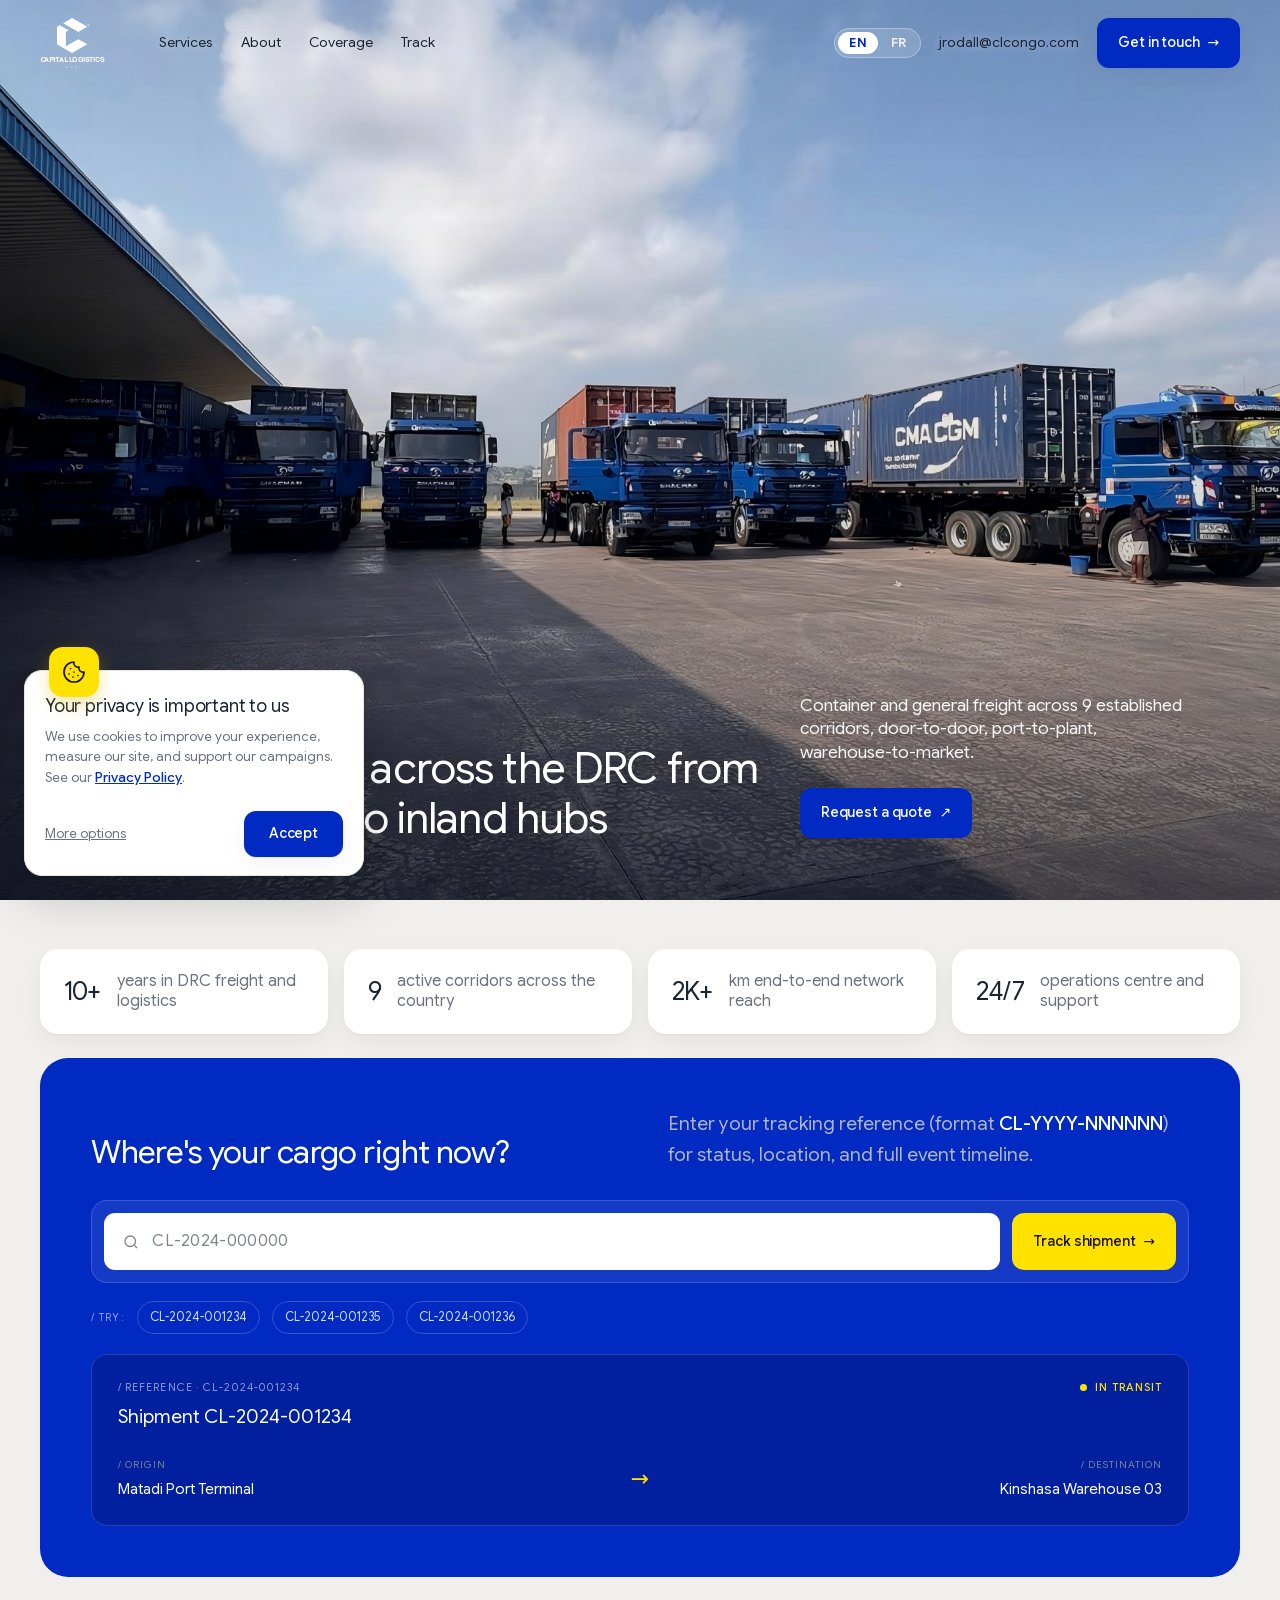
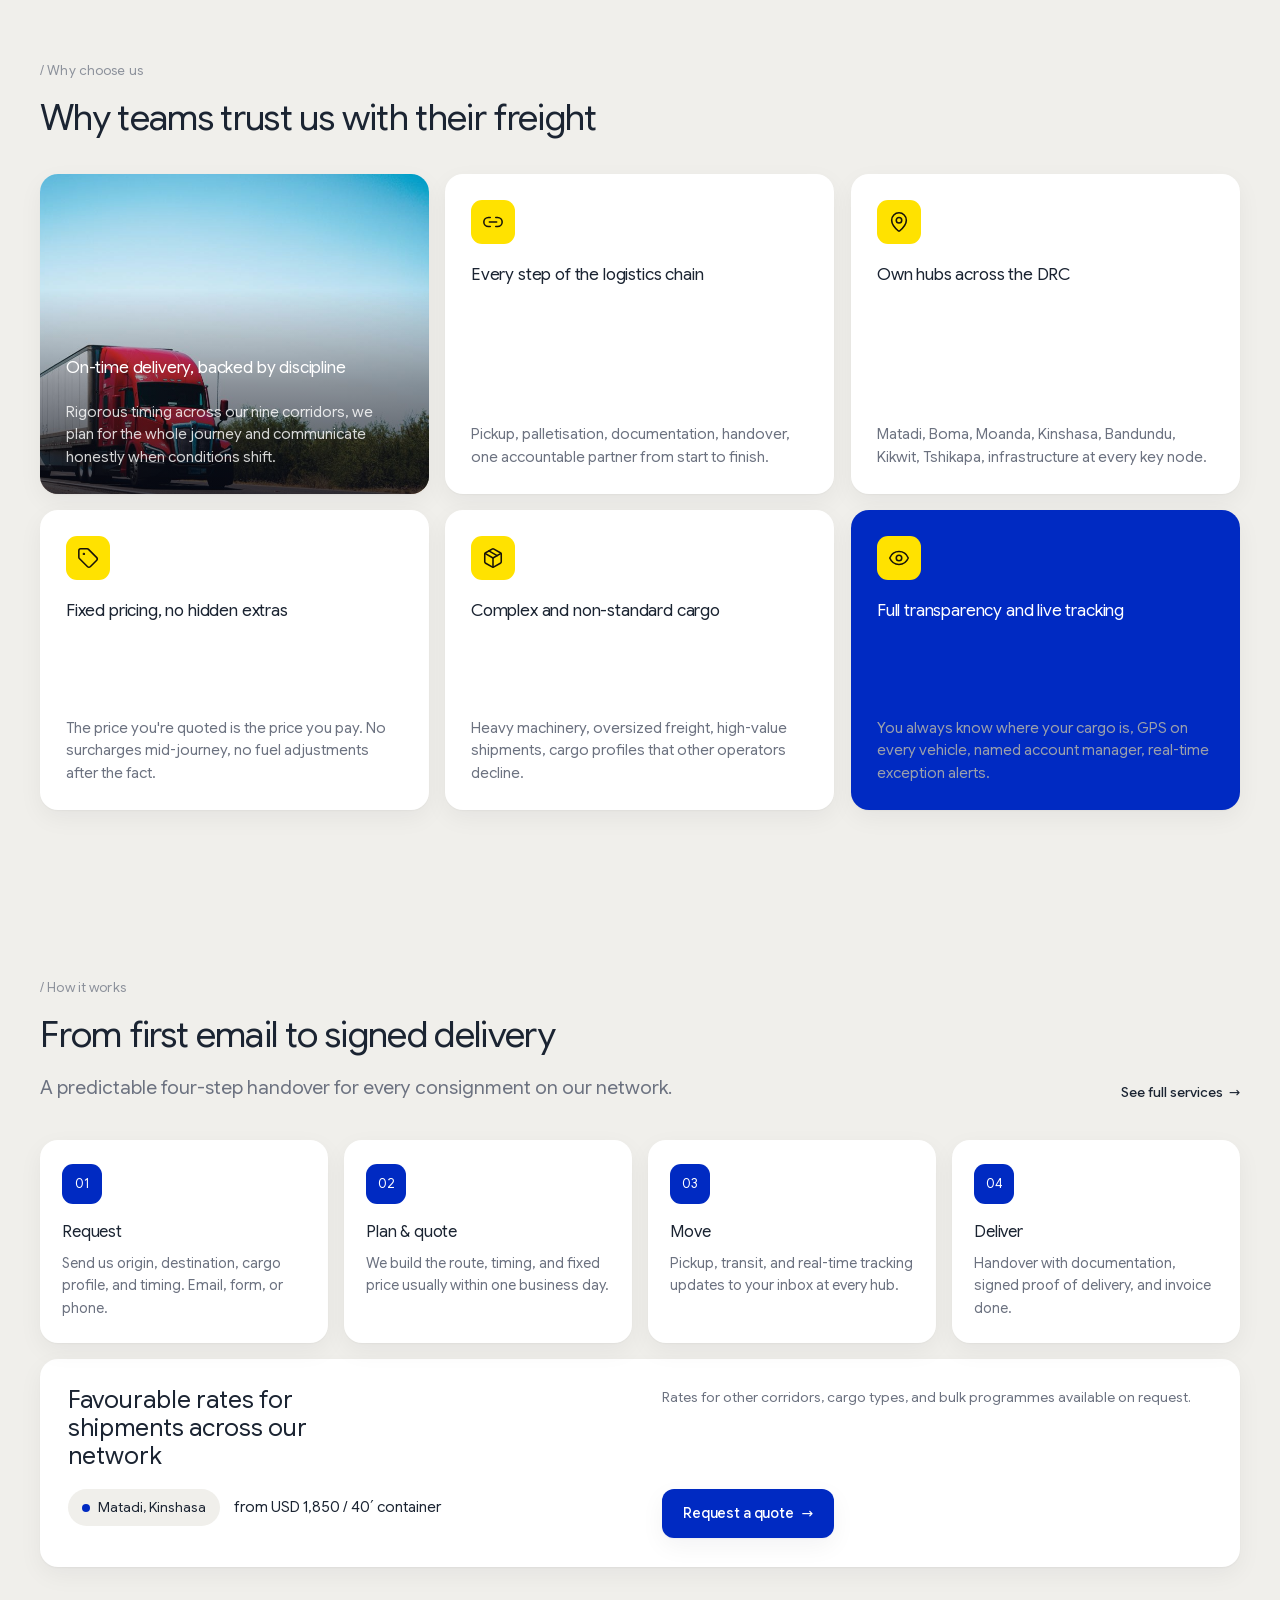
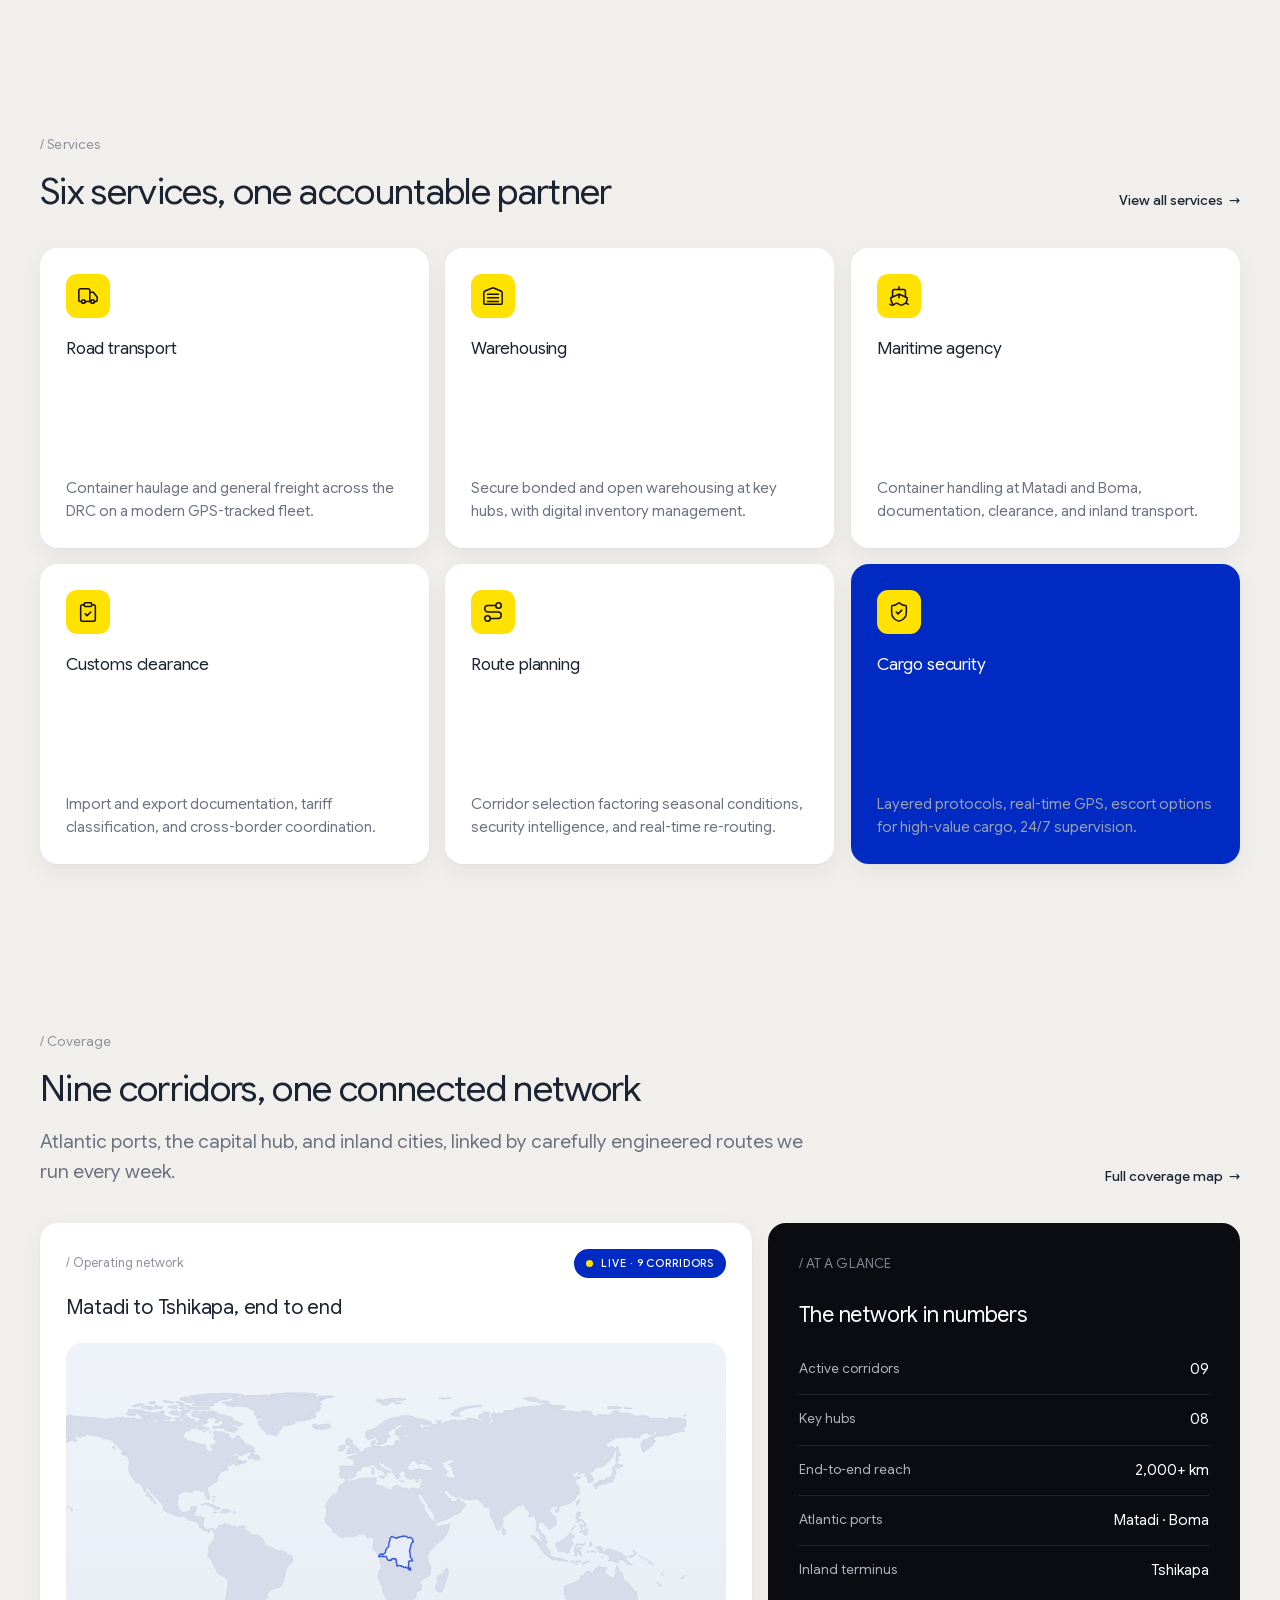
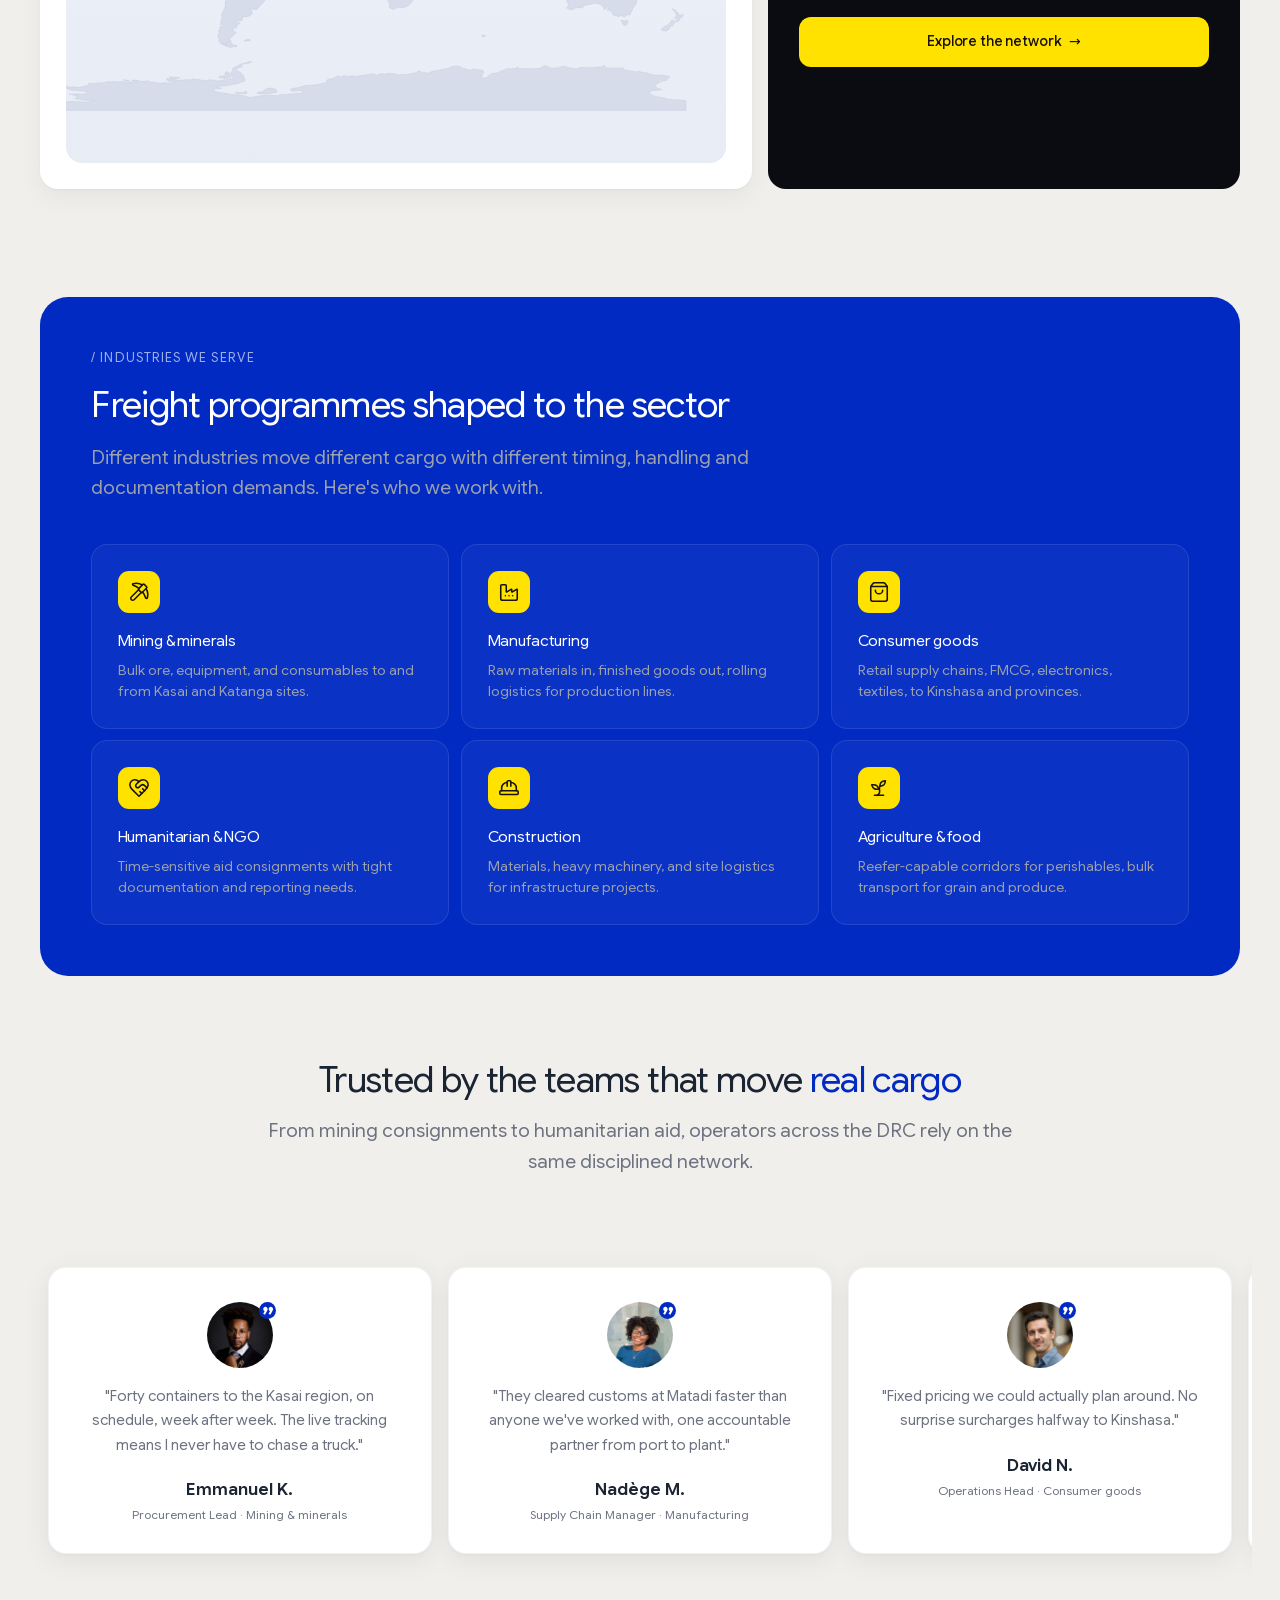
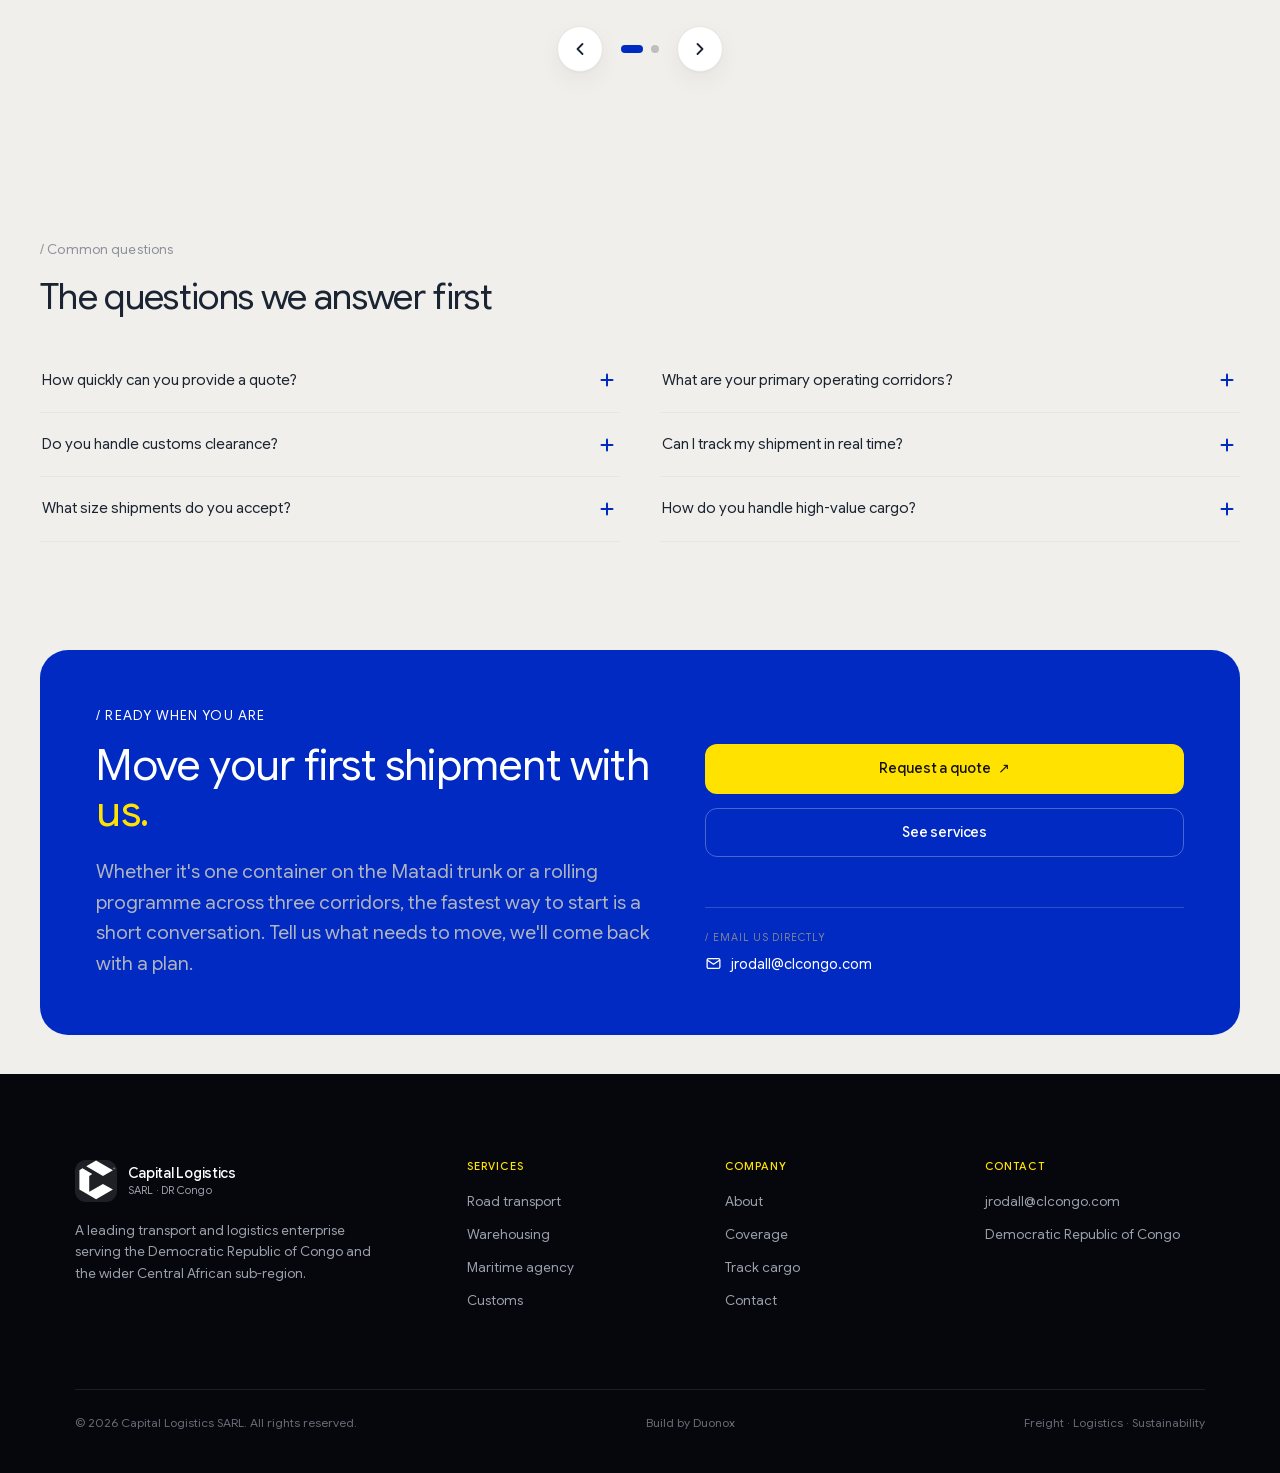
==== commit 690ba55b: "About page polish: overflow guard, cleaner Values number badges, consistent panel spacing - Overflow" ====
--- a/index.html
+++ b/index.html
@@ -3,13 +3,13 @@
 <head>
 <meta charset="UTF-8" />
 <meta name="viewport" content="width=device-width, initial-scale=1" />
-<meta name="cl-build" content="2026-08-21.2" />
+<meta name="cl-build" content="2026-08-21.5" />
 <meta http-equiv="Content-Security-Policy" content="default-src 'self'; base-uri 'self'; object-src 'none'; img-src 'self' data:; font-src 'self'; style-src 'self' 'unsafe-inline'; script-src 'self'; connect-src 'self' https://*.supabase.co; form-action 'self'" />
 <meta name="referrer" content="strict-origin-when-cross-origin" />
 <title>Capital Logistics · Cargo delivery across the DRC</title>
 <meta name="description" content="Container and general freight across 9 established corridors in the Democratic Republic of Congo, door-to-door, port-to-plant, warehouse-to-market." />
 <link rel="preload" href="assets/fonts/GoogleSansFlex.woff2" as="font" type="font/woff2" crossorigin />
-<link rel="stylesheet" href="assets/css/styles.css" />
+<link rel="stylesheet" href="assets/css/styles.css?v=2026-08-21.5" />
 </head>
 <body>
 
@@ -409,11 +409,11 @@
   </div>
 </div>
 
-<script src="assets/js/supabase-config.js"></script>
-<script src="assets/js/tracking.js"></script>
-<script src="assets/js/translations.js" defer></script>
-<script src="assets/js/i18n.js" defer></script>
-<script src="assets/js/newsletter.js" defer></script>
-<script src="assets/js/main.js" defer></script>
+<script src="assets/js/supabase-config.js?v=2026-08-21.5"></script>
+<script src="assets/js/tracking.js?v=2026-08-21.5"></script>
+<script src="assets/js/translations.js?v=2026-08-21.5" defer></script>
+<script src="assets/js/i18n.js?v=2026-08-21.5" defer></script>
+<script src="assets/js/newsletter.js?v=2026-08-21.5" defer></script>
+<script src="assets/js/main.js?v=2026-08-21.5" defer></script>
 </body>
 </html>
--- a/assets/css/styles.css
+++ b/assets/css/styles.css
@@ -73,7 +73,7 @@
   --content: 1360px;          /* content width */
   --gap-card: 16px;           /* gap inside 3-col grids (design 14) */
   --pad-card: 26px;           /* inner card padding */
-  --stack-gap: 20px;          /* gap between full-width stacked cards */
+  --stack-gap: 24px;          /* gap between full-width stacked cards */
   --section-y: 84px;          /* section vertical padding on warm bg */
 
   /* ---- type scale (px @ desktop, fluid down for tablet) ---- */
@@ -97,7 +97,7 @@
 /* ---------- reset ---------- */
 *,*::before,*::after{box-sizing:border-box}
 *{margin:0}
-html{-webkit-text-size-adjust:100%;scroll-behavior:smooth}
+html{-webkit-text-size-adjust:100%;scroll-behavior:smooth;overflow-x:hidden;overflow-x:clip}
 @media (prefers-reduced-motion:reduce){html{scroll-behavior:auto}}
 body{
   font-family:"Google Sans Flex","Inter",system-ui,-apple-system,"Segoe UI",Roboto,sans-serif;
@@ -109,6 +109,8 @@
   -webkit-font-smoothing:antialiased;
   text-rendering:optimizeLegibility;
   overflow-x:hidden;
+  overflow-x:clip;
+  overflow-wrap:break-word;
 }
 img,svg,video{display:block;max-width:100%}
 img{height:auto}
@@ -425,7 +427,7 @@
 
 /* ---------- TABLET (≤1024): same design, reflowed ---------- */
 @media (max-width:1024px){
-  :root{--edge:32px;--stack-gap:16px}
+  :root{--edge:32px;--stack-gap:20px}
   /* nav → burger */
   .nav__links,.nav__actions{display:none}
   .nav__toggle{display:inline-flex}
@@ -466,7 +468,7 @@
 
 /* ---------- MOBILE (≤640) ---------- */
 @media (max-width:640px){
-  :root{--edge:18px;--section-y:56px;--pad-card:22px;--stack-gap:14px}
+  :root{--edge:18px;--section-y:56px;--pad-card:22px;--stack-gap:18px}
   .hero{min-height:100vh;min-height:100dvh}
   .hero__inner{padding:26px 22px}
   .hero h1{max-width:18ch}
@@ -568,7 +570,7 @@
 .value{position:relative;padding:22px 0 0;border-top:2px solid rgba(0,42,194,.16)}
 .value:nth-child(odd){border-right:1px solid var(--line)}
 .value:nth-child(even){padding-left:clamp(22px,2.4vw,40px);padding-right:0}
-.value__n{display:block;font-size:.8rem;font-weight:700;color:var(--blue);letter-spacing:.12em;margin-bottom:12px}
+.value__n{display:inline-flex;align-items:center;justify-content:center;width:42px;height:42px;border-radius:13px;background:var(--blue-050,#E9EDFB);color:var(--blue);font-size:1rem;font-weight:700;letter-spacing:0;font-variant-numeric:tabular-nums;margin-bottom:18px}
 
 .value h3{font-size:var(--fs-card);color:var(--ink)}
 .value p{font-size:1rem;line-height:1.6;color:var(--body);margin-top:12px;max-width:46ch}
@@ -591,7 +593,6 @@
 @media (max-width:640px){
   .values{grid-template-columns:1fr}
   .value,.value:nth-child(odd),.value:nth-child(even){border-right:0;padding:24px 0}
-  .value__n,
   .bigstats__grid{grid-template-columns:1fr;gap:22px}
   .bigstat{display:grid;grid-template-columns:96px 1fr;column-gap:16px;align-items:center}
   .bigstat .n{grid-row:1/3;font-size:clamp(2.4rem,13vw,3.1rem);white-space:nowrap}
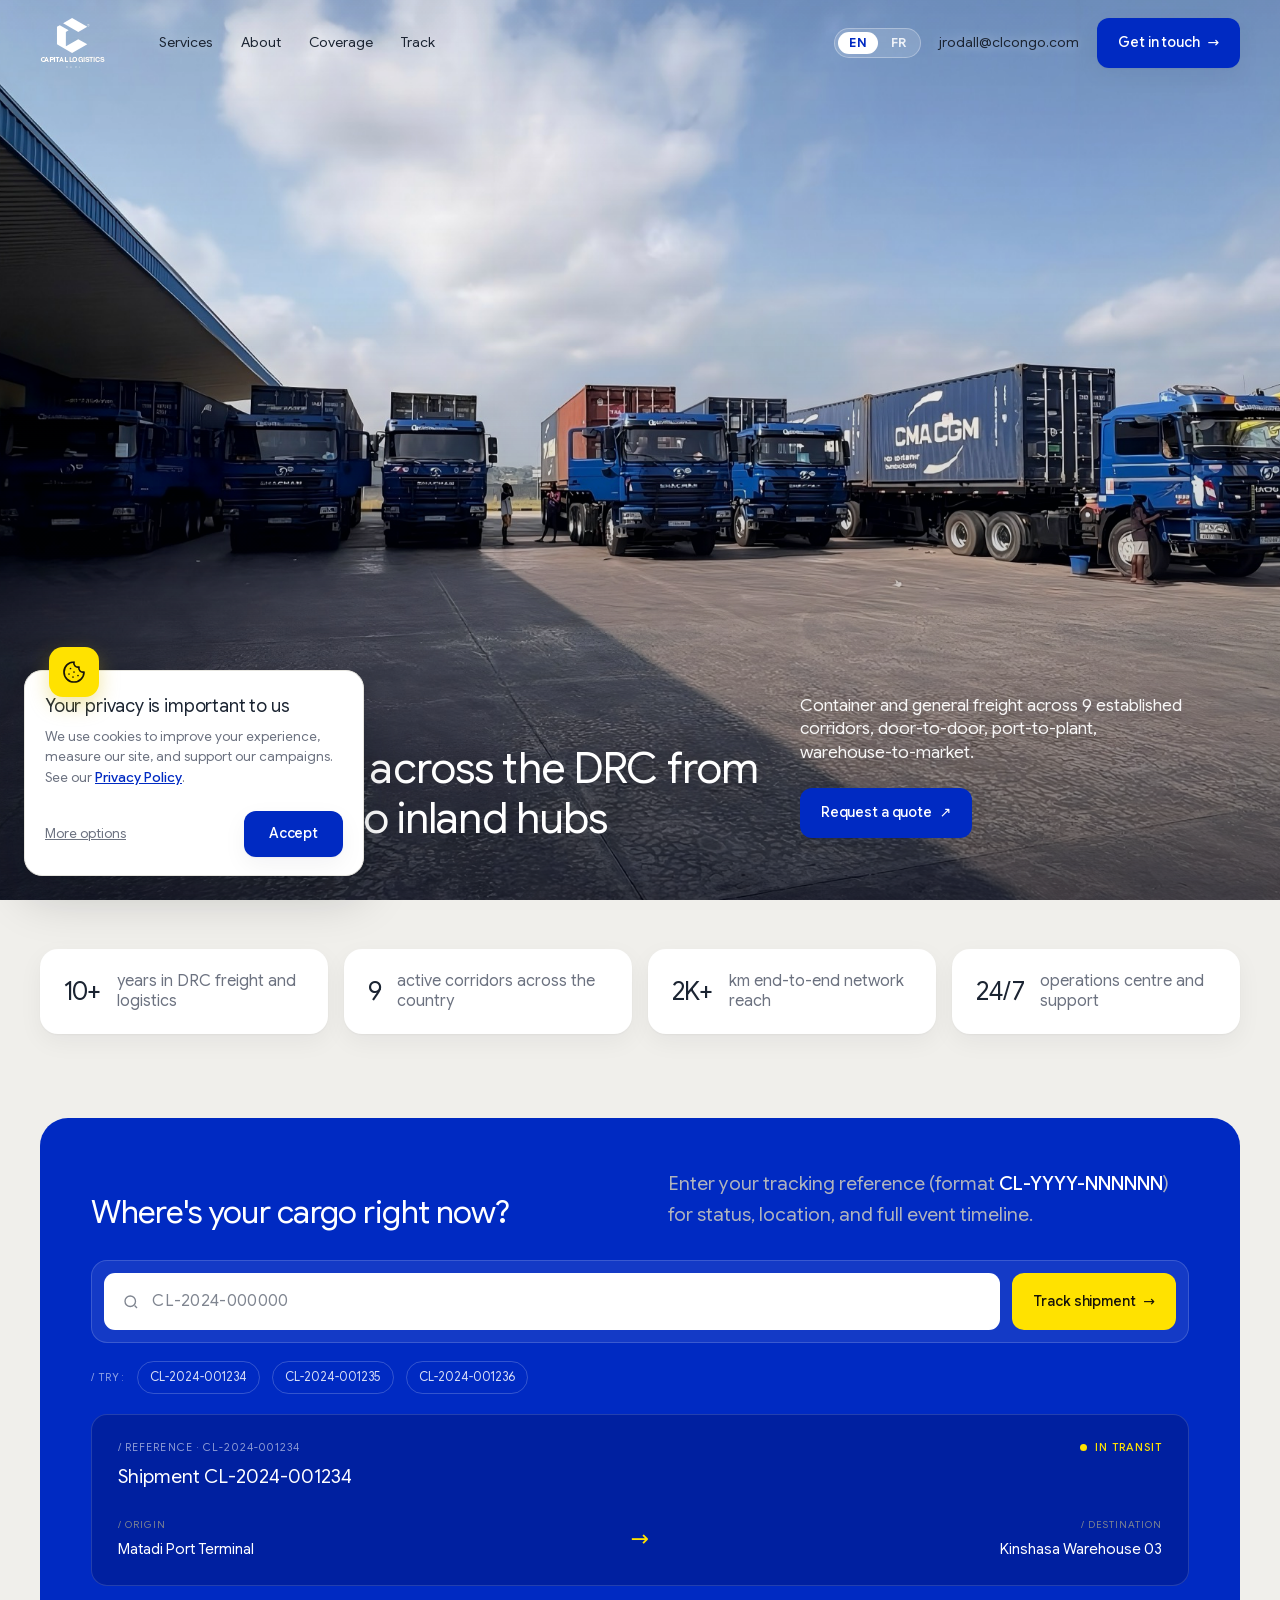
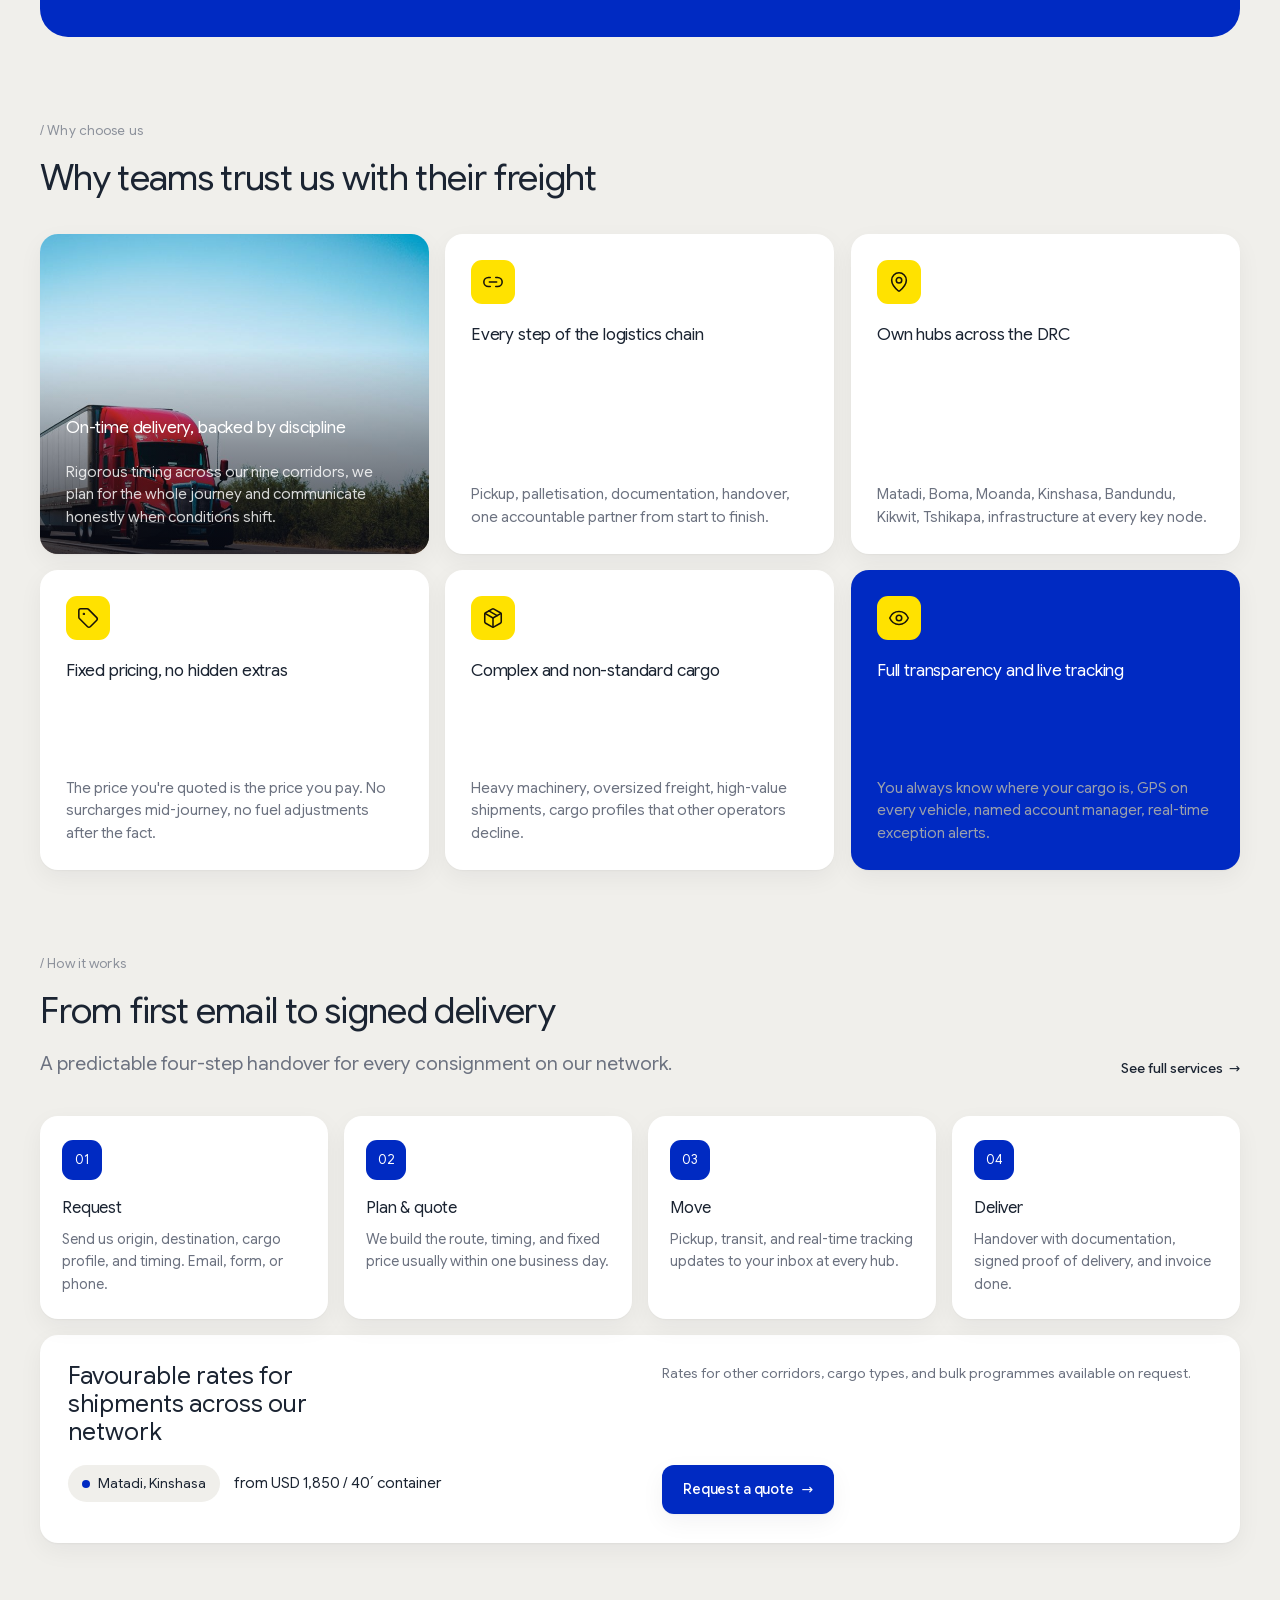
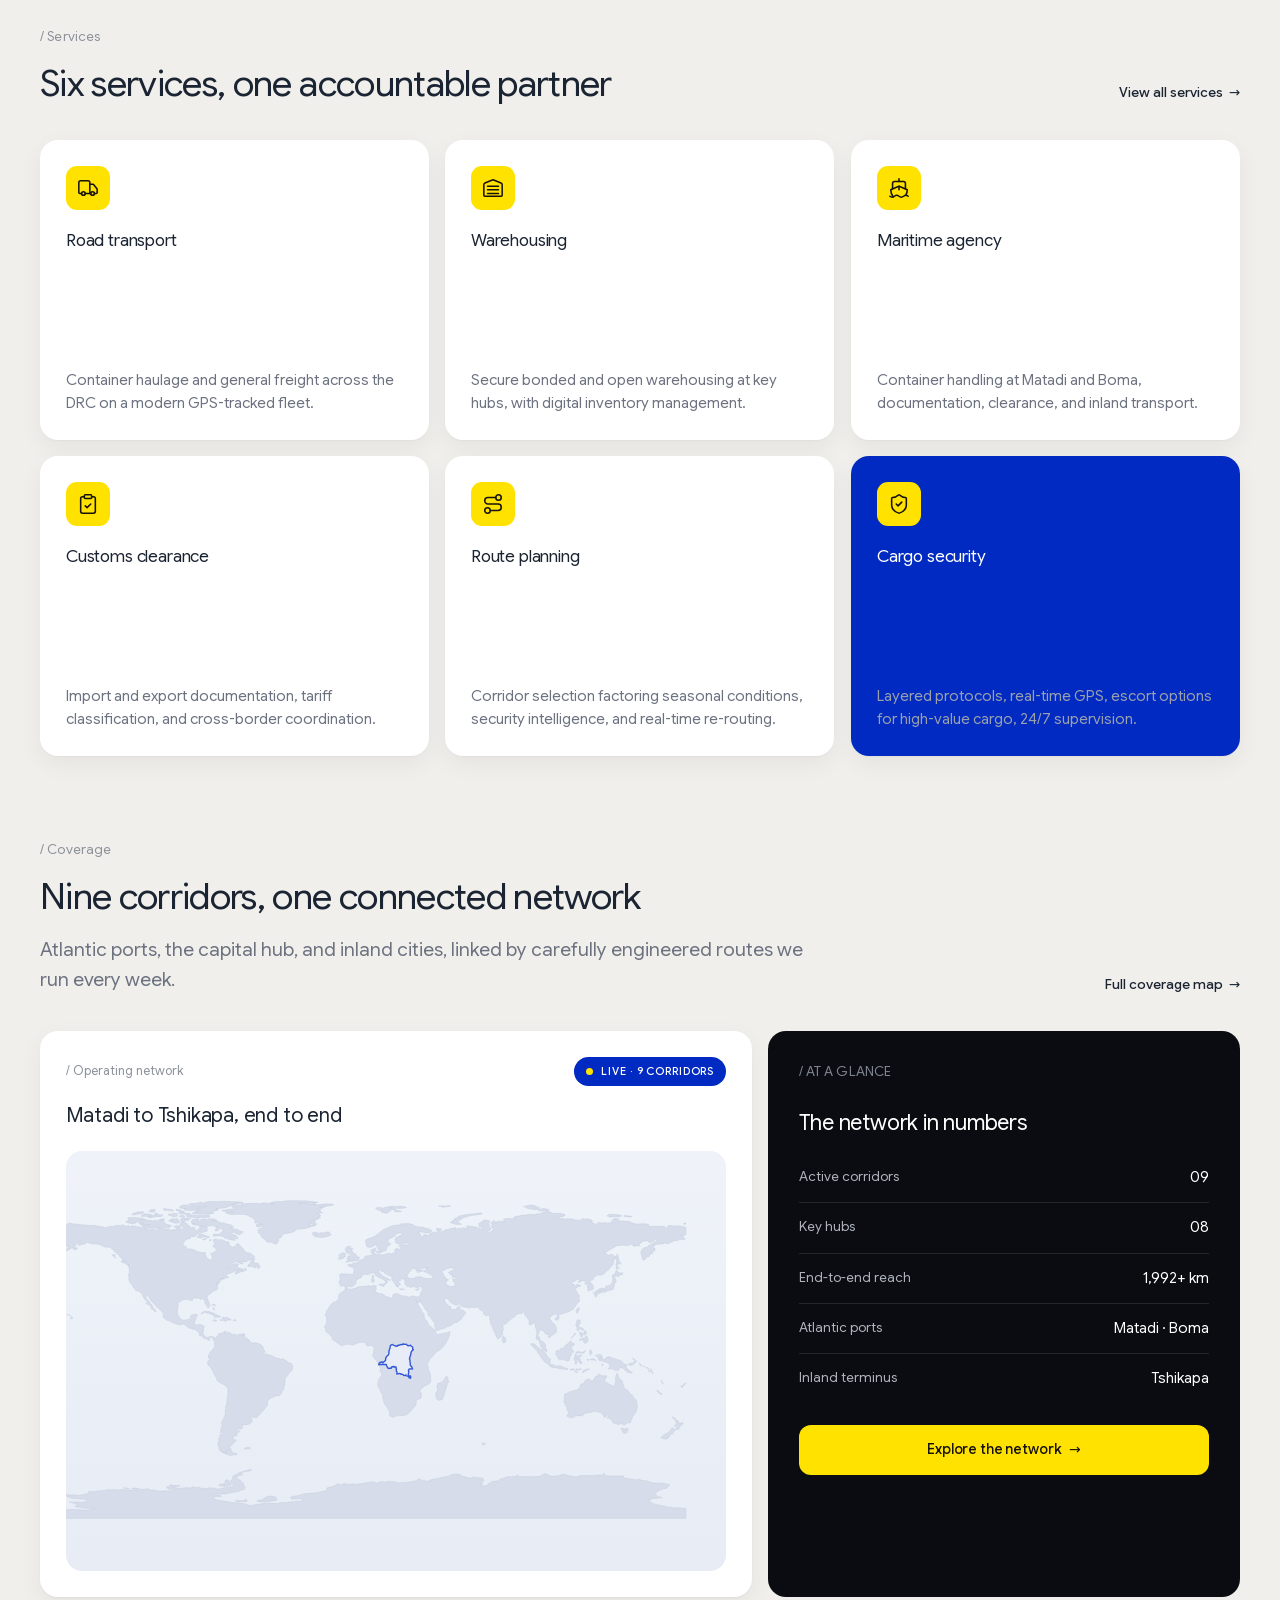
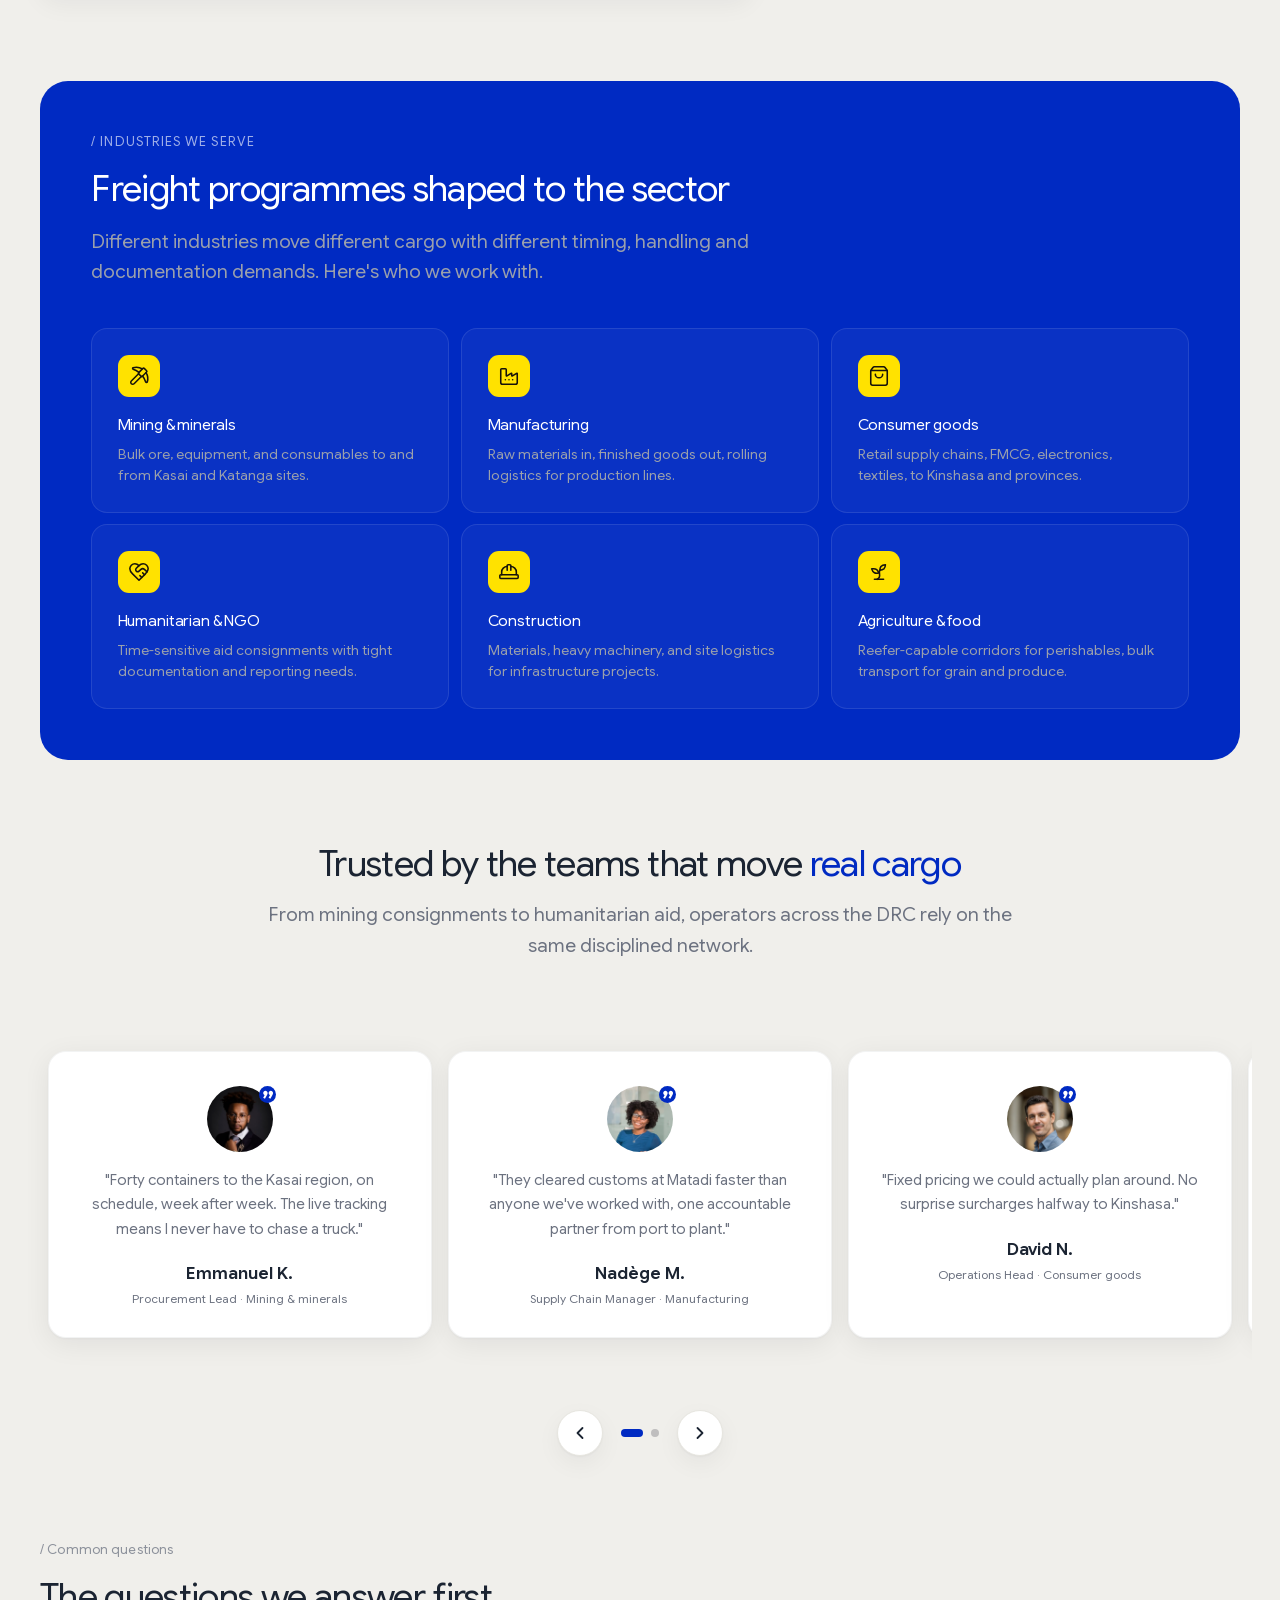
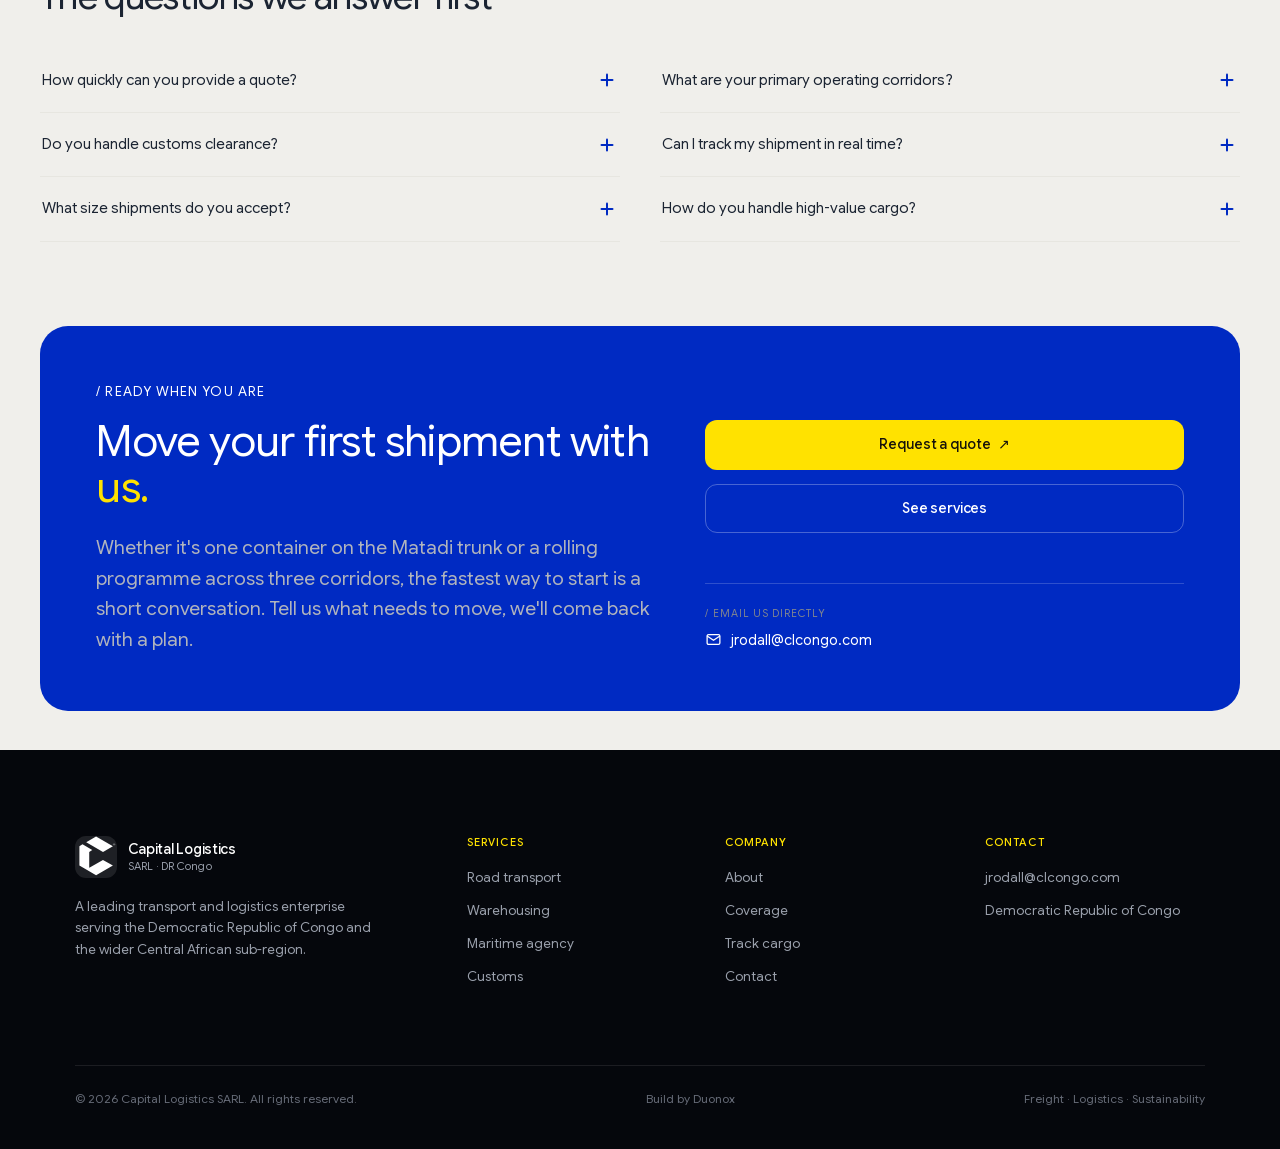
==== commit 7ea290a9: "Consistent vertical rhythm site-wide + overflow guard (all pages) - Root cause of uneven spacing: se" ====
--- a/index.html
+++ b/index.html
@@ -3,13 +3,13 @@
 <head>
 <meta charset="UTF-8" />
 <meta name="viewport" content="width=device-width, initial-scale=1" />
-<meta name="cl-build" content="2026-08-21.5" />
+<meta name="cl-build" content="2026-08-21.6" />
 <meta http-equiv="Content-Security-Policy" content="default-src 'self'; base-uri 'self'; object-src 'none'; img-src 'self' data:; font-src 'self'; style-src 'self' 'unsafe-inline'; script-src 'self'; connect-src 'self' https://*.supabase.co; form-action 'self'" />
 <meta name="referrer" content="strict-origin-when-cross-origin" />
 <title>Capital Logistics · Cargo delivery across the DRC</title>
 <meta name="description" content="Container and general freight across 9 established corridors in the Democratic Republic of Congo, door-to-door, port-to-plant, warehouse-to-market." />
 <link rel="preload" href="assets/fonts/GoogleSansFlex.woff2" as="font" type="font/woff2" crossorigin />
-<link rel="stylesheet" href="assets/css/styles.css?v=2026-08-21.5" />
+<link rel="stylesheet" href="assets/css/styles.css?v=2026-08-21.6" />
 </head>
 <body>
 
@@ -409,11 +409,11 @@
   </div>
 </div>
 
-<script src="assets/js/supabase-config.js?v=2026-08-21.5"></script>
-<script src="assets/js/tracking.js?v=2026-08-21.5"></script>
-<script src="assets/js/translations.js?v=2026-08-21.5" defer></script>
-<script src="assets/js/i18n.js?v=2026-08-21.5" defer></script>
-<script src="assets/js/newsletter.js?v=2026-08-21.5" defer></script>
-<script src="assets/js/main.js?v=2026-08-21.5" defer></script>
+<script src="assets/js/supabase-config.js?v=2026-08-21.6"></script>
+<script src="assets/js/tracking.js?v=2026-08-21.6"></script>
+<script src="assets/js/translations.js?v=2026-08-21.6" defer></script>
+<script src="assets/js/i18n.js?v=2026-08-21.6" defer></script>
+<script src="assets/js/newsletter.js?v=2026-08-21.6" defer></script>
+<script src="assets/js/main.js?v=2026-08-21.6" defer></script>
 </body>
 </html>
--- a/assets/css/styles.css
+++ b/assets/css/styles.css
@@ -145,6 +145,11 @@
 /* ---------- layout ---------- */
 .container{width:100%;max-width:calc(var(--content) + var(--edge)*2);margin-inline:auto;padding-inline:var(--edge)}
 .section{padding-block:var(--section-y)}
+/* consistent vertical rhythm: never double the gap when blocks stack directly.
+   (a panel/.stack has no padding, so a section AFTER one keeps its top padding
+   as the gap; two sections or a section-then-panel would otherwise double up) */
+.section + .section{padding-top:0}
+.section + .stack{margin-top:0}
 .section-head{max-width:820px}
 .section-head .lede{margin-top:18px}
 .head-row{display:flex;align-items:flex-end;justify-content:space-between;gap:32px;flex-wrap:wrap}
@@ -160,7 +165,7 @@
 .block{max-width:calc(var(--content) + var(--edge)*2);margin-inline:auto;padding-inline:var(--edge)}
 .panel{border-radius:var(--r-hero);overflow:hidden}
 .panel--blue{background:var(--blue);color:#fff}
-.stack{margin-top:var(--stack-gap)}
+.stack{margin-top:var(--section-y)}
 
 /* ---------- buttons (faithful: solid fills, subtle motion, no gradients) ---------- */
 .btn{
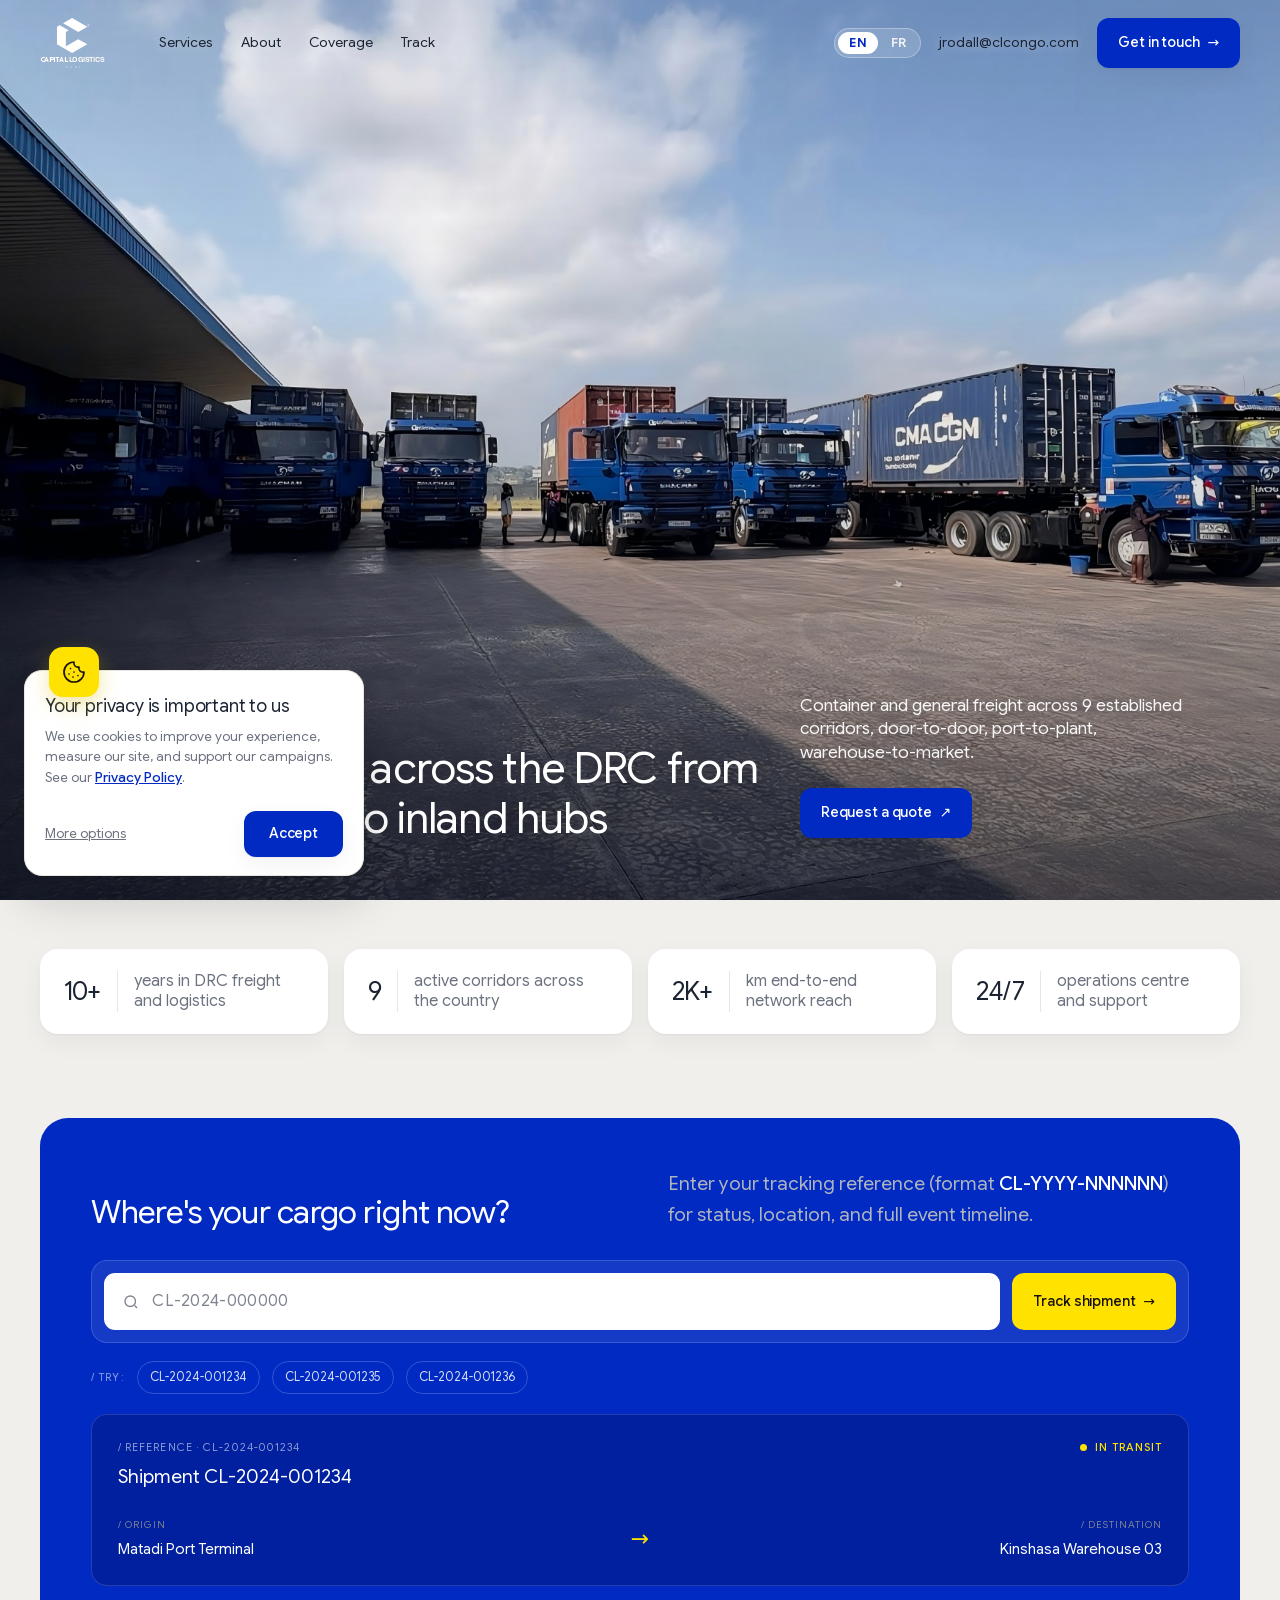
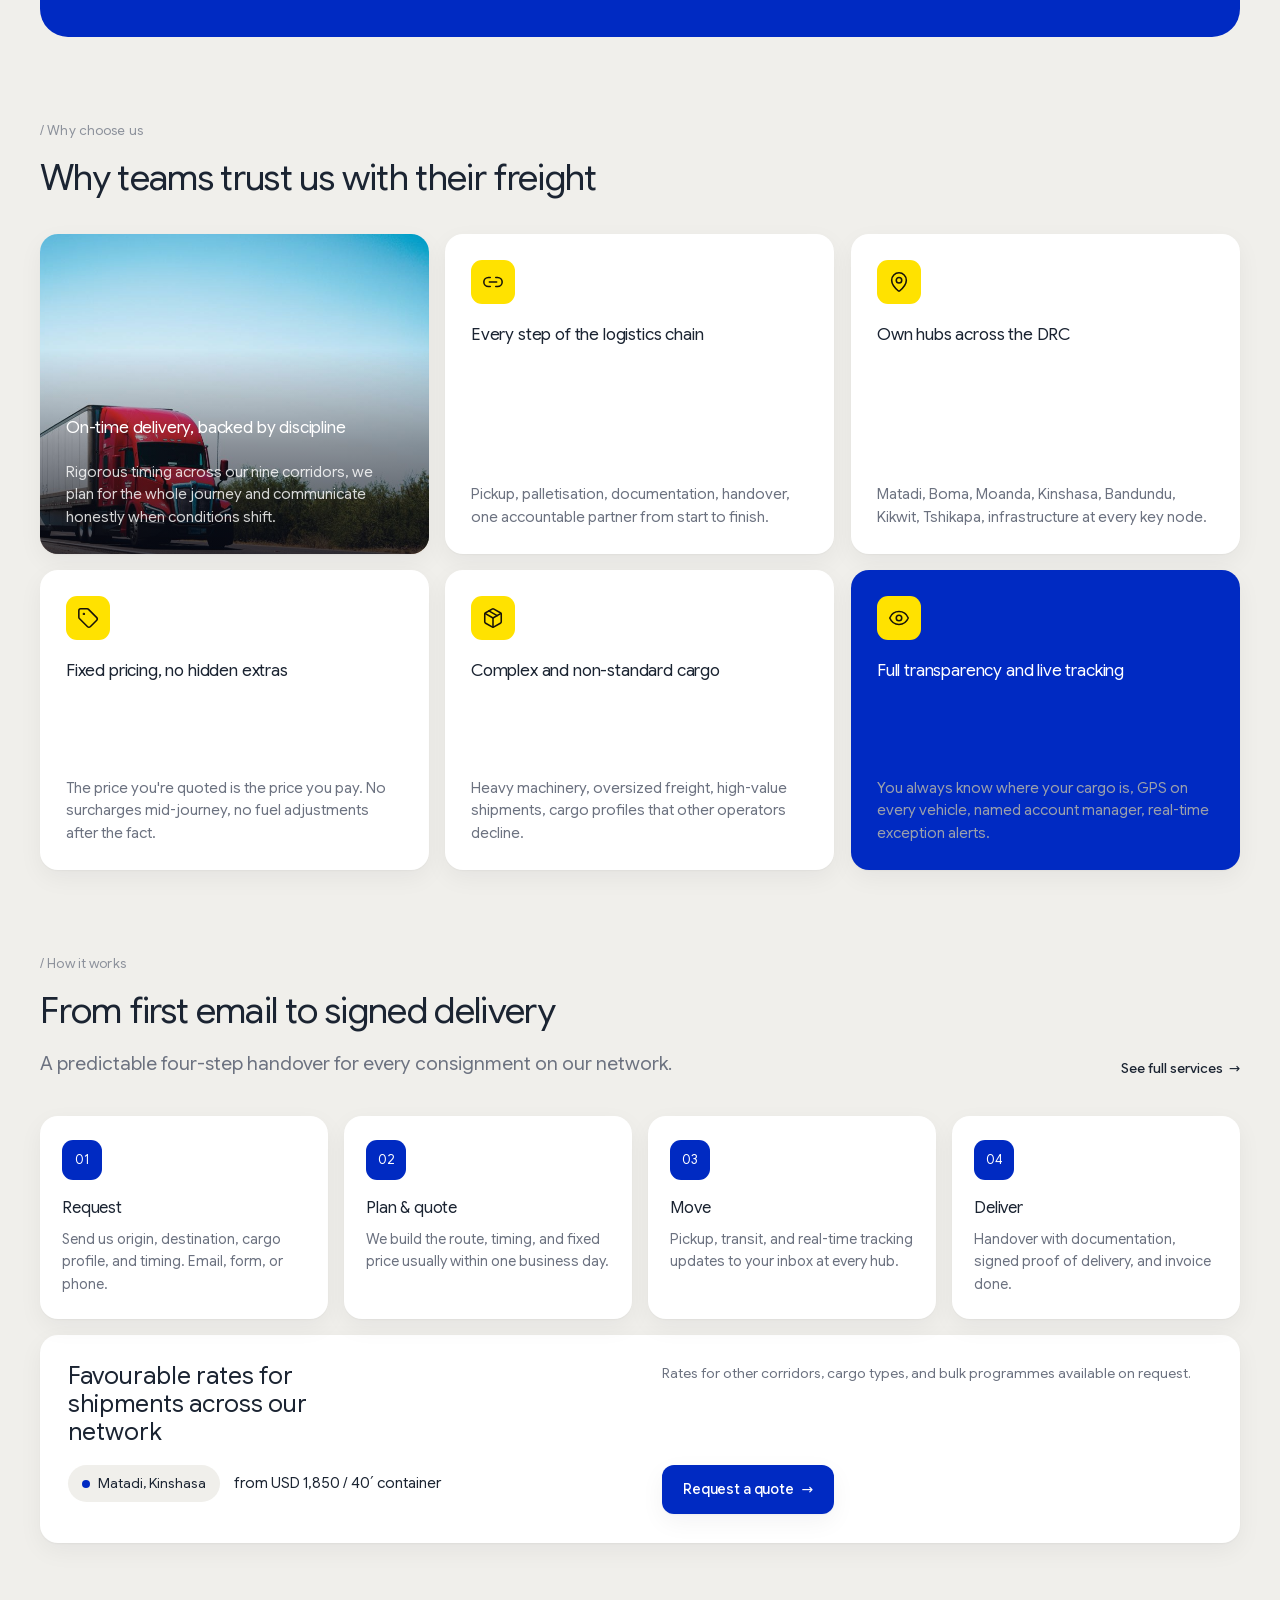
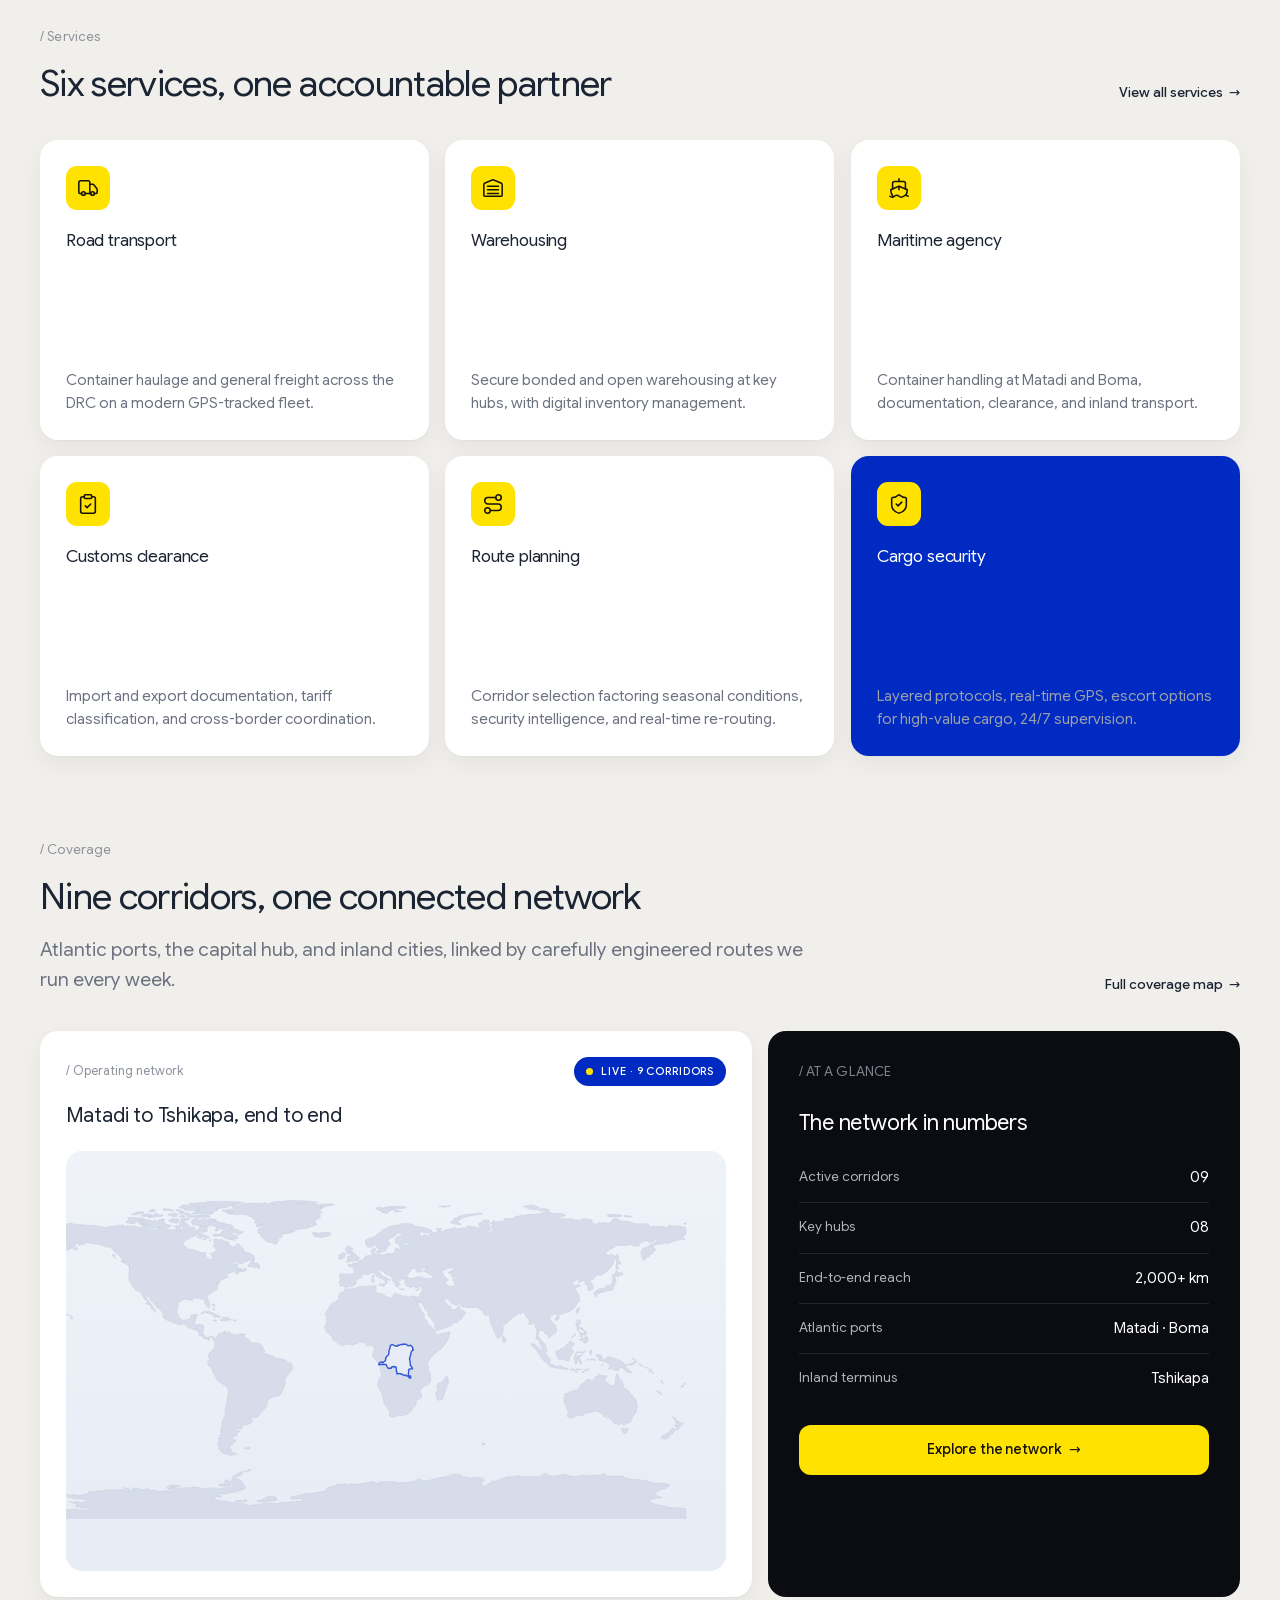
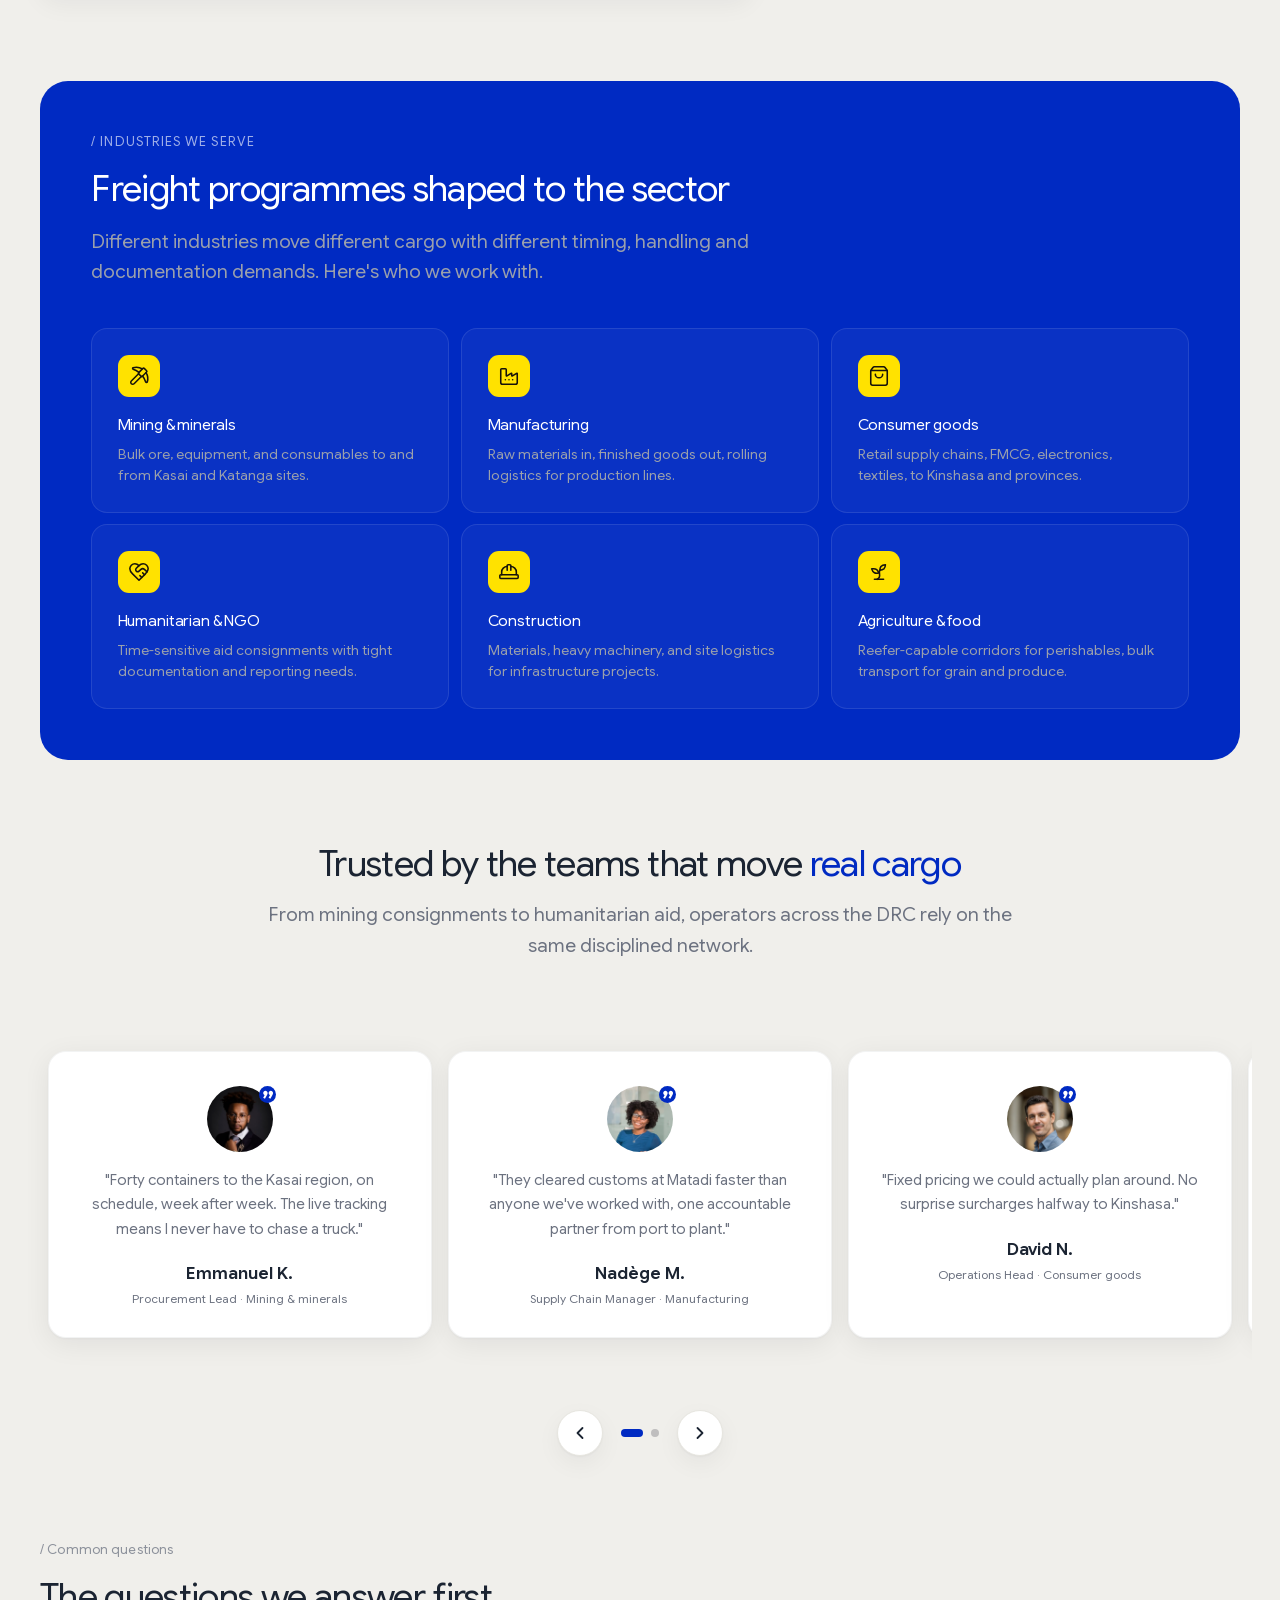
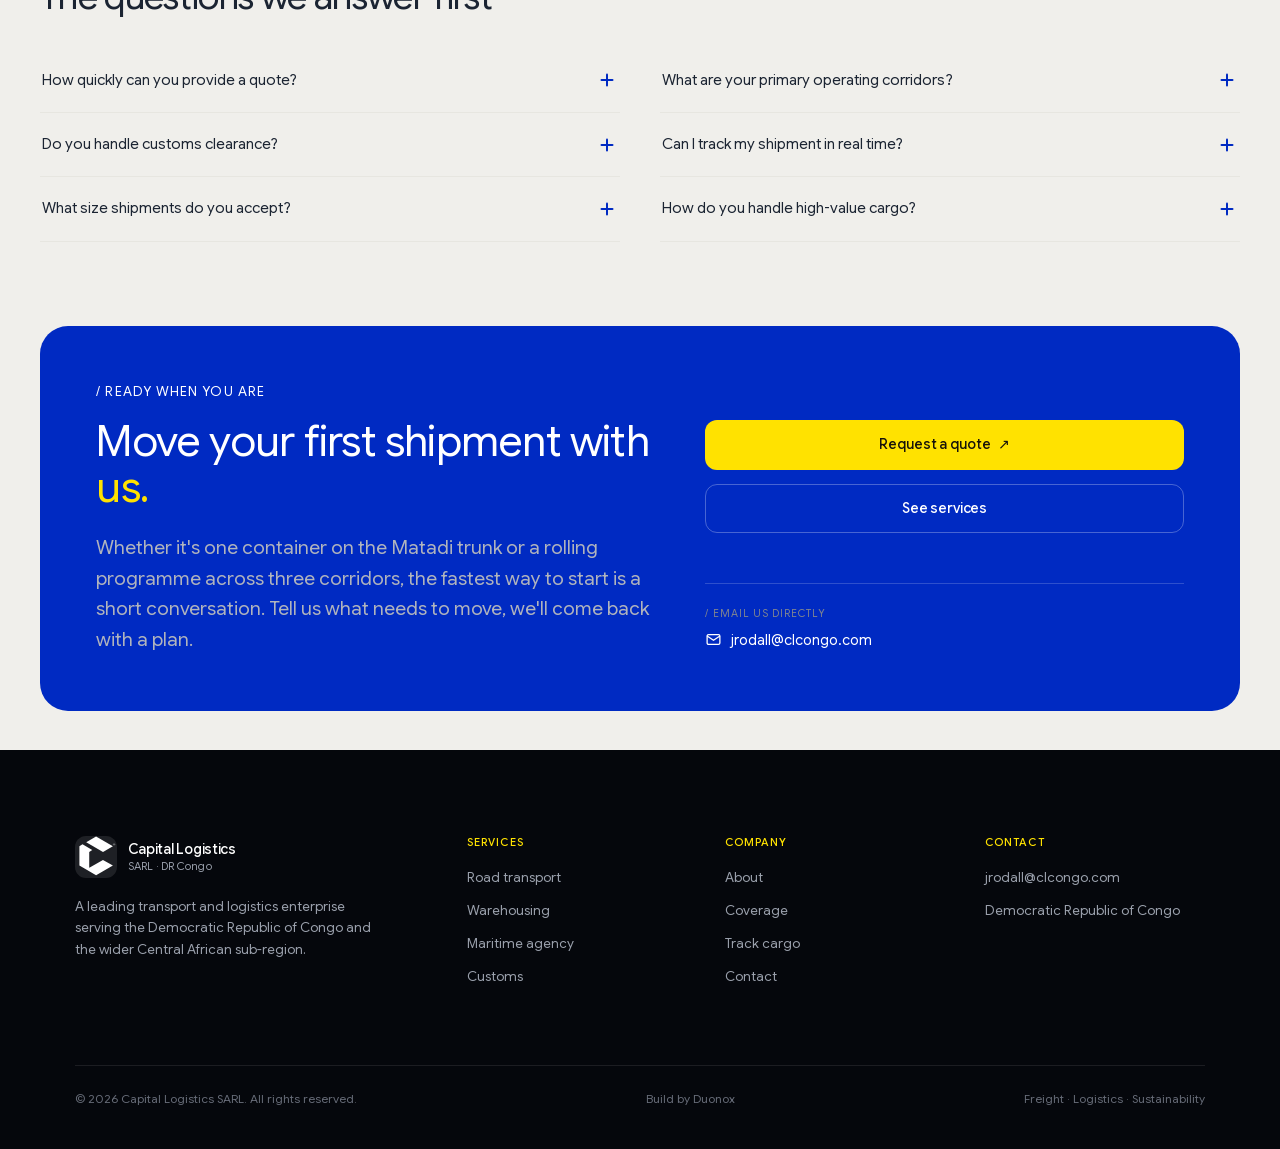
==== commit d8612982: "Multilingual CMS/tracking + stats divider (design ref) - Tracking now renders in the active language" ====
--- a/index.html
+++ b/index.html
@@ -3,13 +3,13 @@
 <head>
 <meta charset="UTF-8" />
 <meta name="viewport" content="width=device-width, initial-scale=1" />
-<meta name="cl-build" content="2026-08-21.6" />
+<meta name="cl-build" content="2026-08-21.7" />
 <meta http-equiv="Content-Security-Policy" content="default-src 'self'; base-uri 'self'; object-src 'none'; img-src 'self' data:; font-src 'self'; style-src 'self' 'unsafe-inline'; script-src 'self'; connect-src 'self' https://*.supabase.co; form-action 'self'" />
 <meta name="referrer" content="strict-origin-when-cross-origin" />
 <title>Capital Logistics · Cargo delivery across the DRC</title>
 <meta name="description" content="Container and general freight across 9 established corridors in the Democratic Republic of Congo, door-to-door, port-to-plant, warehouse-to-market." />
 <link rel="preload" href="assets/fonts/GoogleSansFlex.woff2" as="font" type="font/woff2" crossorigin />
-<link rel="stylesheet" href="assets/css/styles.css?v=2026-08-21.6" />
+<link rel="stylesheet" href="assets/css/styles.css?v=2026-08-21.7" />
 </head>
 <body>
 
@@ -409,11 +409,11 @@
   </div>
 </div>
 
-<script src="assets/js/supabase-config.js?v=2026-08-21.6"></script>
-<script src="assets/js/tracking.js?v=2026-08-21.6"></script>
-<script src="assets/js/translations.js?v=2026-08-21.6" defer></script>
-<script src="assets/js/i18n.js?v=2026-08-21.6" defer></script>
-<script src="assets/js/newsletter.js?v=2026-08-21.6" defer></script>
-<script src="assets/js/main.js?v=2026-08-21.6" defer></script>
+<script src="assets/js/supabase-config.js?v=2026-08-21.7"></script>
+<script src="assets/js/tracking.js?v=2026-08-21.7"></script>
+<script src="assets/js/translations.js?v=2026-08-21.7" defer></script>
+<script src="assets/js/i18n.js?v=2026-08-21.7" defer></script>
+<script src="assets/js/newsletter.js?v=2026-08-21.7" defer></script>
+<script src="assets/js/main.js?v=2026-08-21.7" defer></script>
 </body>
 </html>
--- a/assets/css/styles.css
+++ b/assets/css/styles.css
@@ -260,7 +260,7 @@
 .stat{background:#fff;border-radius:var(--r-card);padding:22px 24px;display:flex;align-items:center;gap:16px;box-shadow:var(--sh-card)}
 .stat__num{font-size:var(--fs-stat);font-weight:400;letter-spacing:-.03em;color:var(--ink);line-height:1;flex:none;display:flex;align-items:baseline}
 .stat__num .suffix{color:var(--ink)}
-.stat__label{font-size:var(--fs-stat-label);line-height:1.3;color:var(--body)}
+.stat__label{font-size:var(--fs-stat-label);line-height:1.3;color:var(--body);border-left:1px solid var(--line);padding-left:16px}
 
 /* ---------- tracker (blue card) ---------- */
 .tracker{color:#fff;padding:clamp(36px,4vw,52px)}
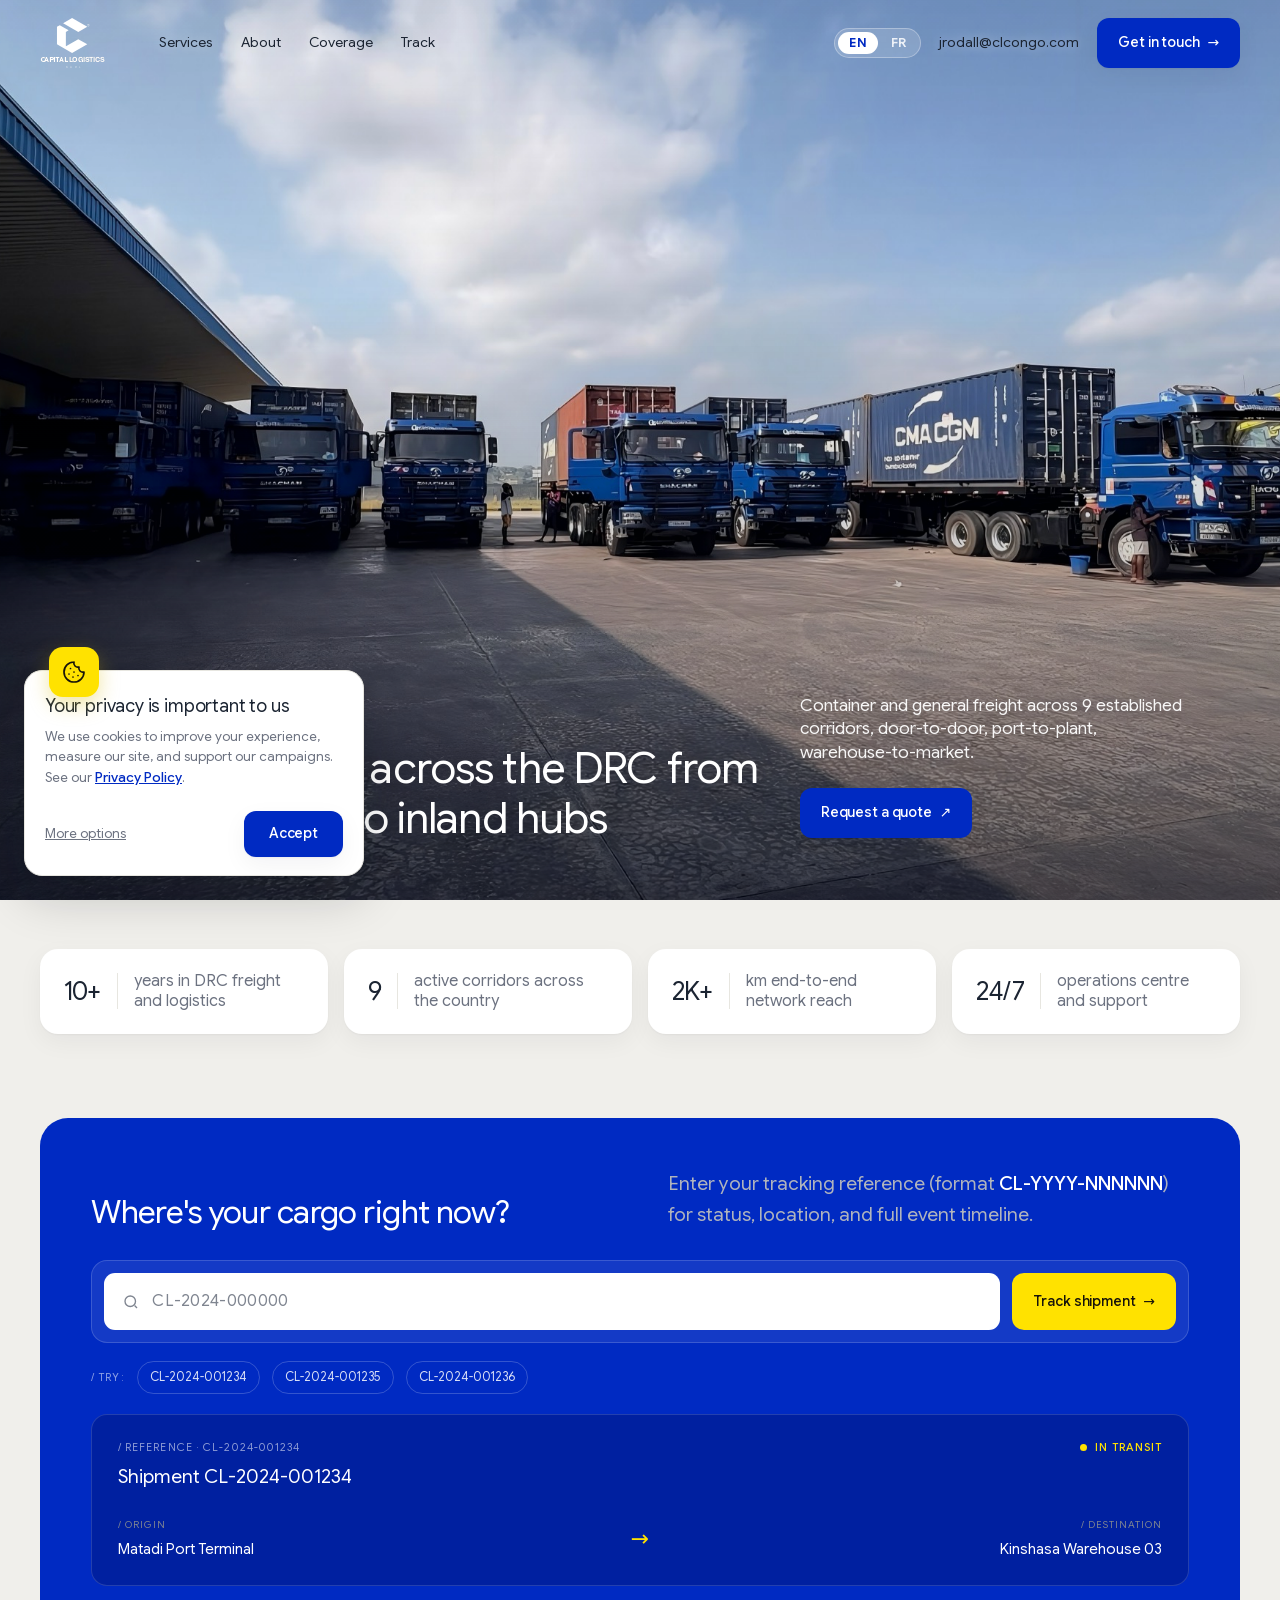
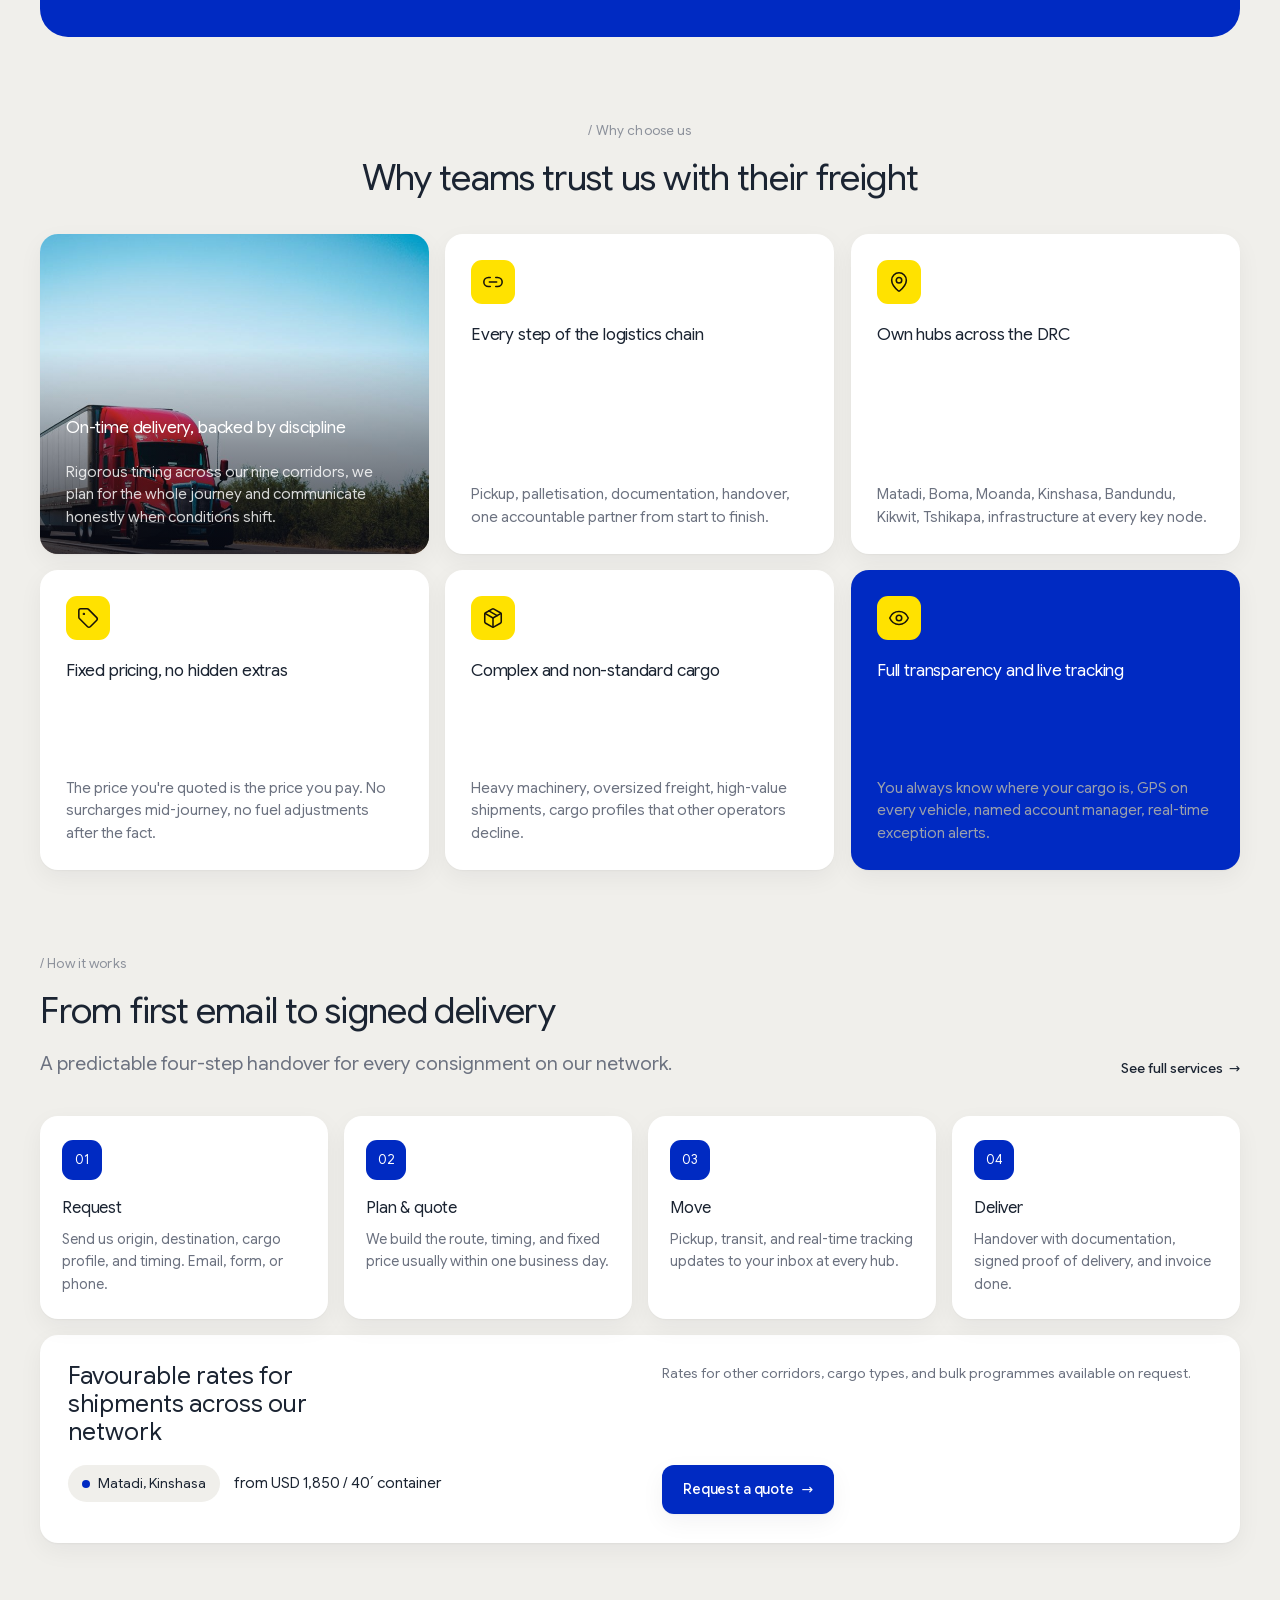
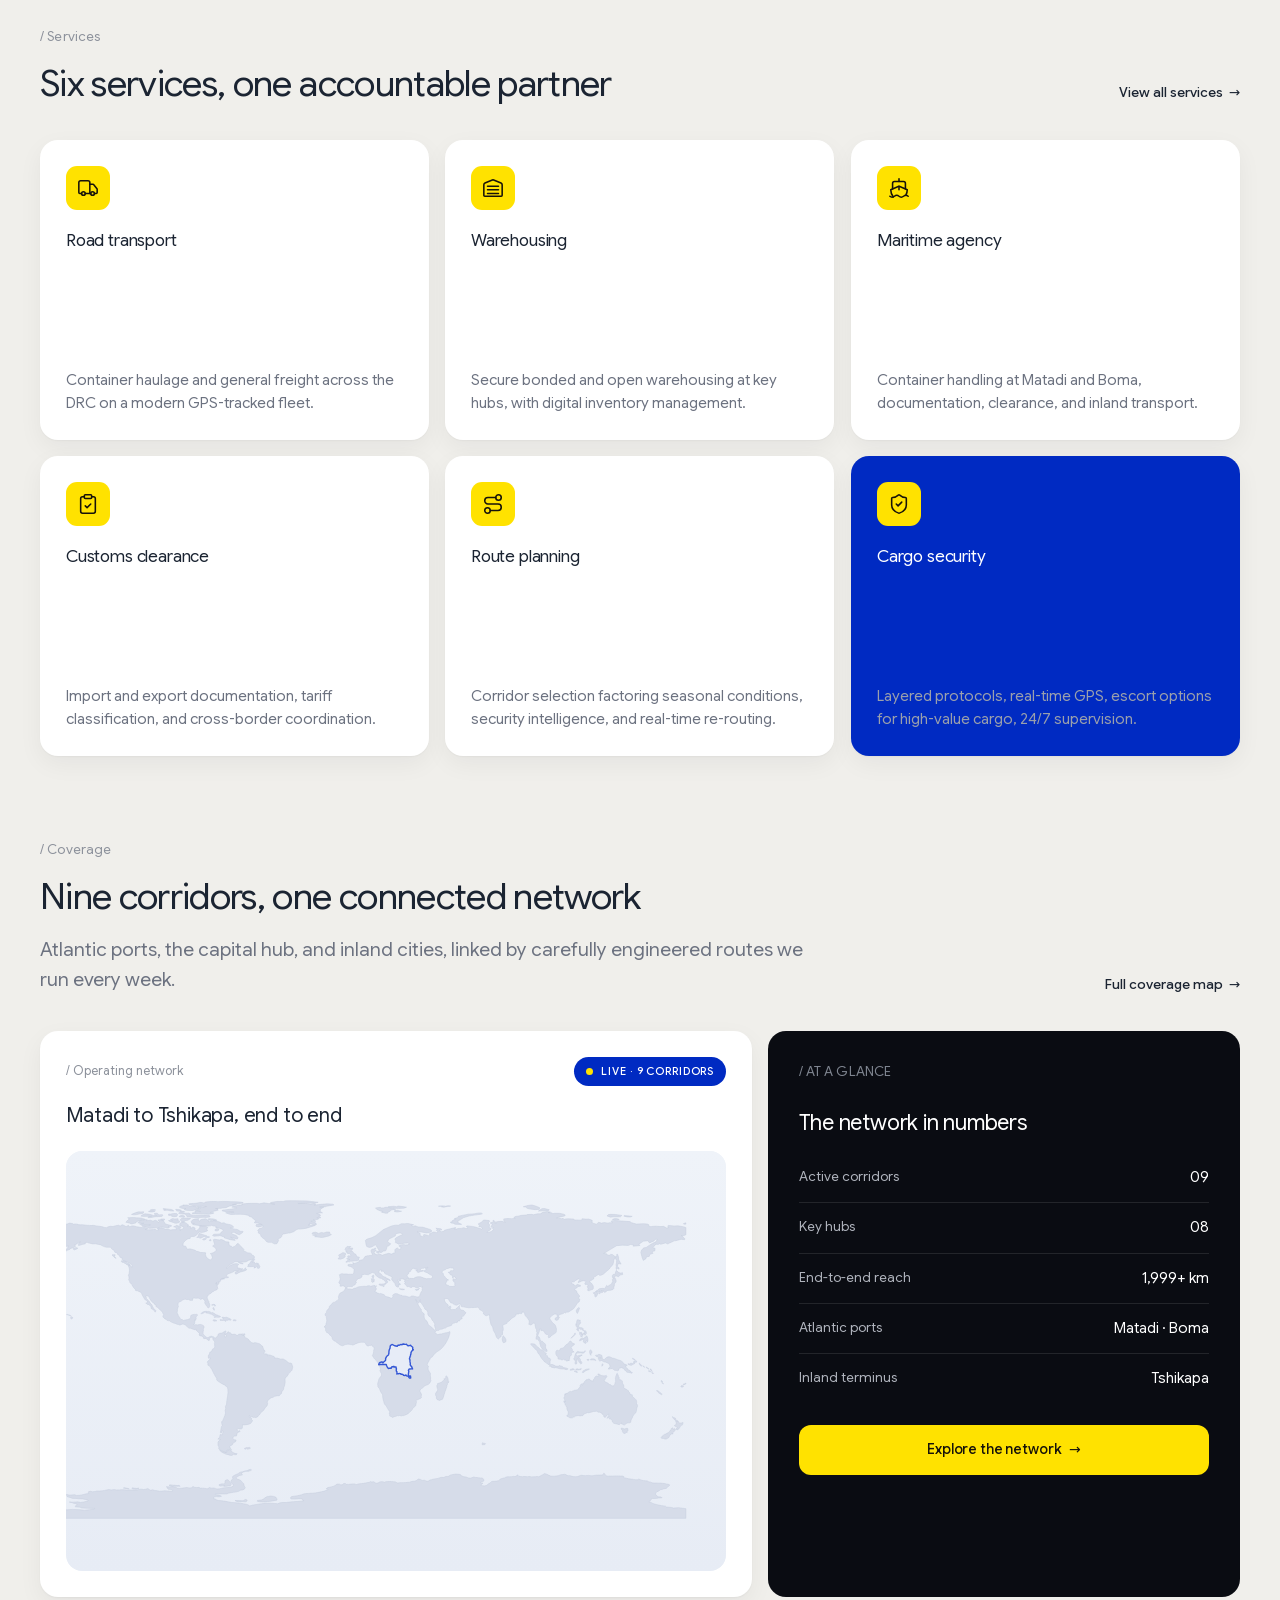
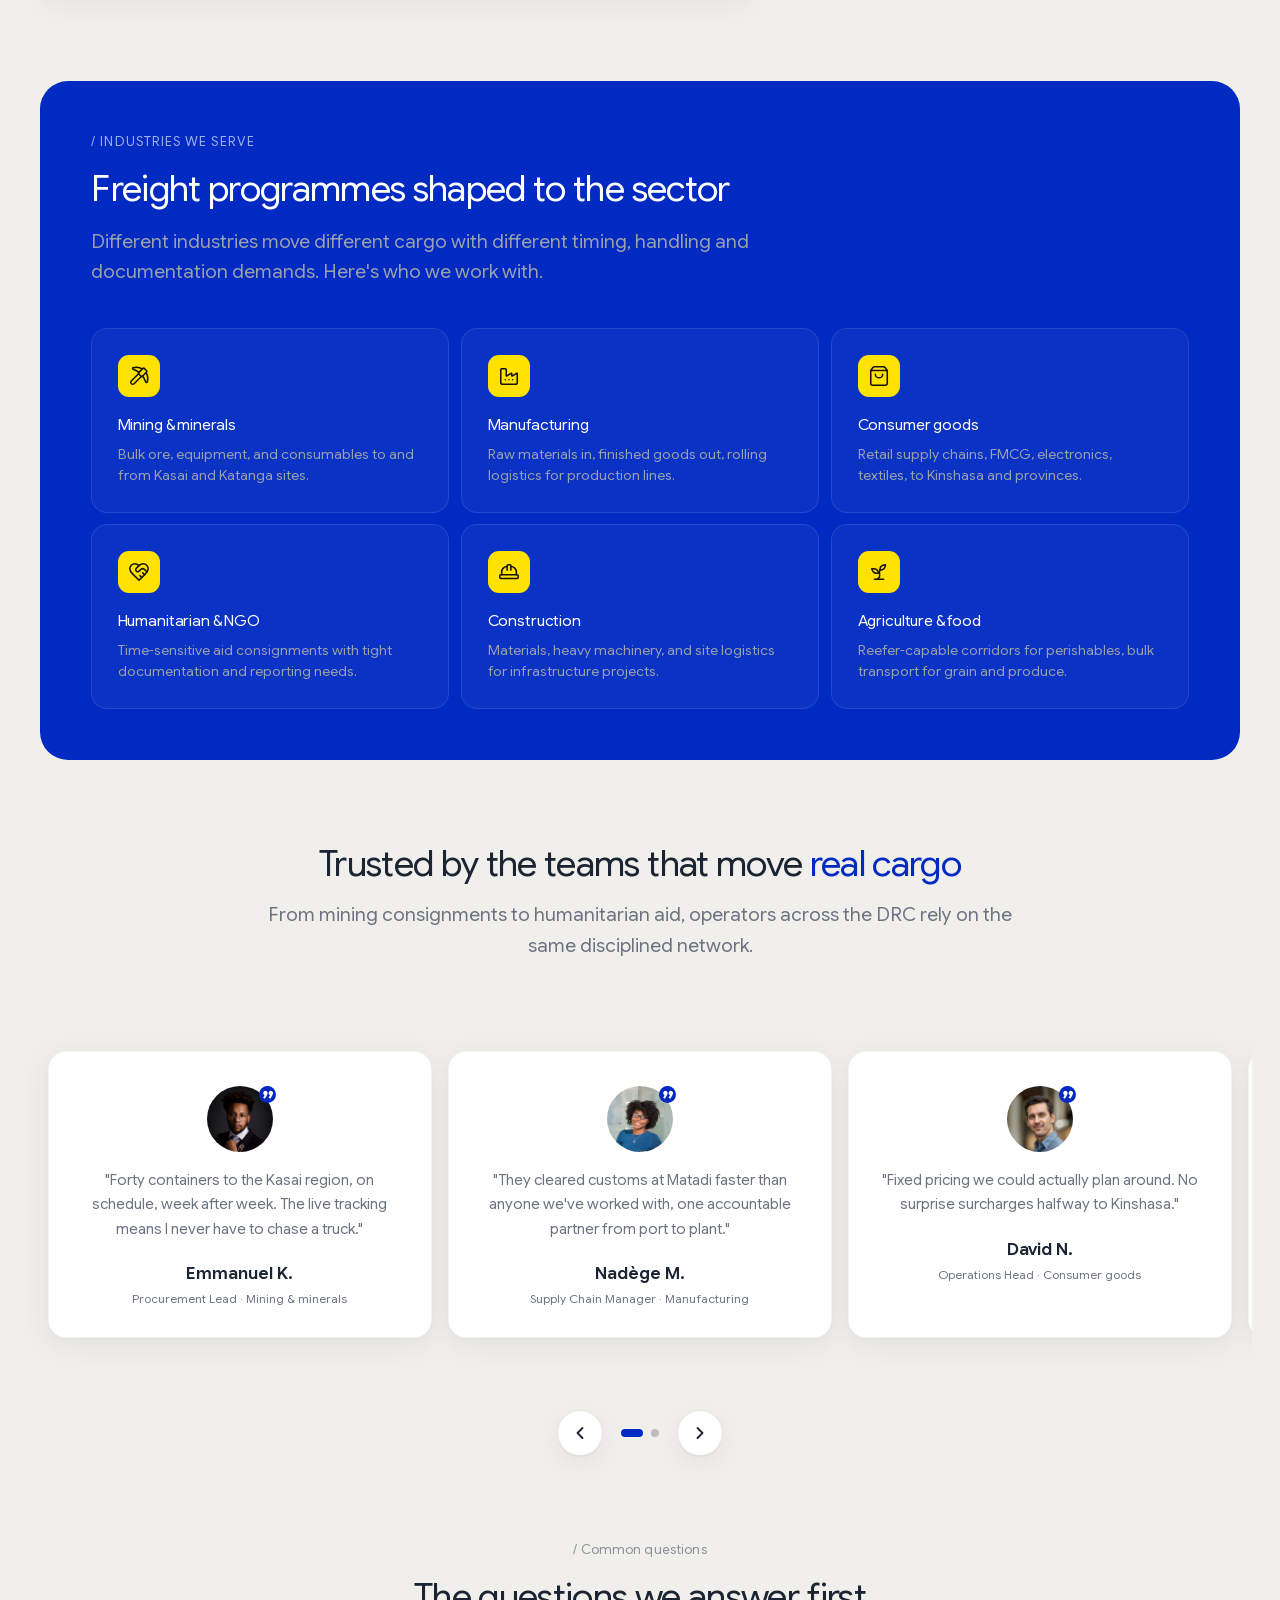
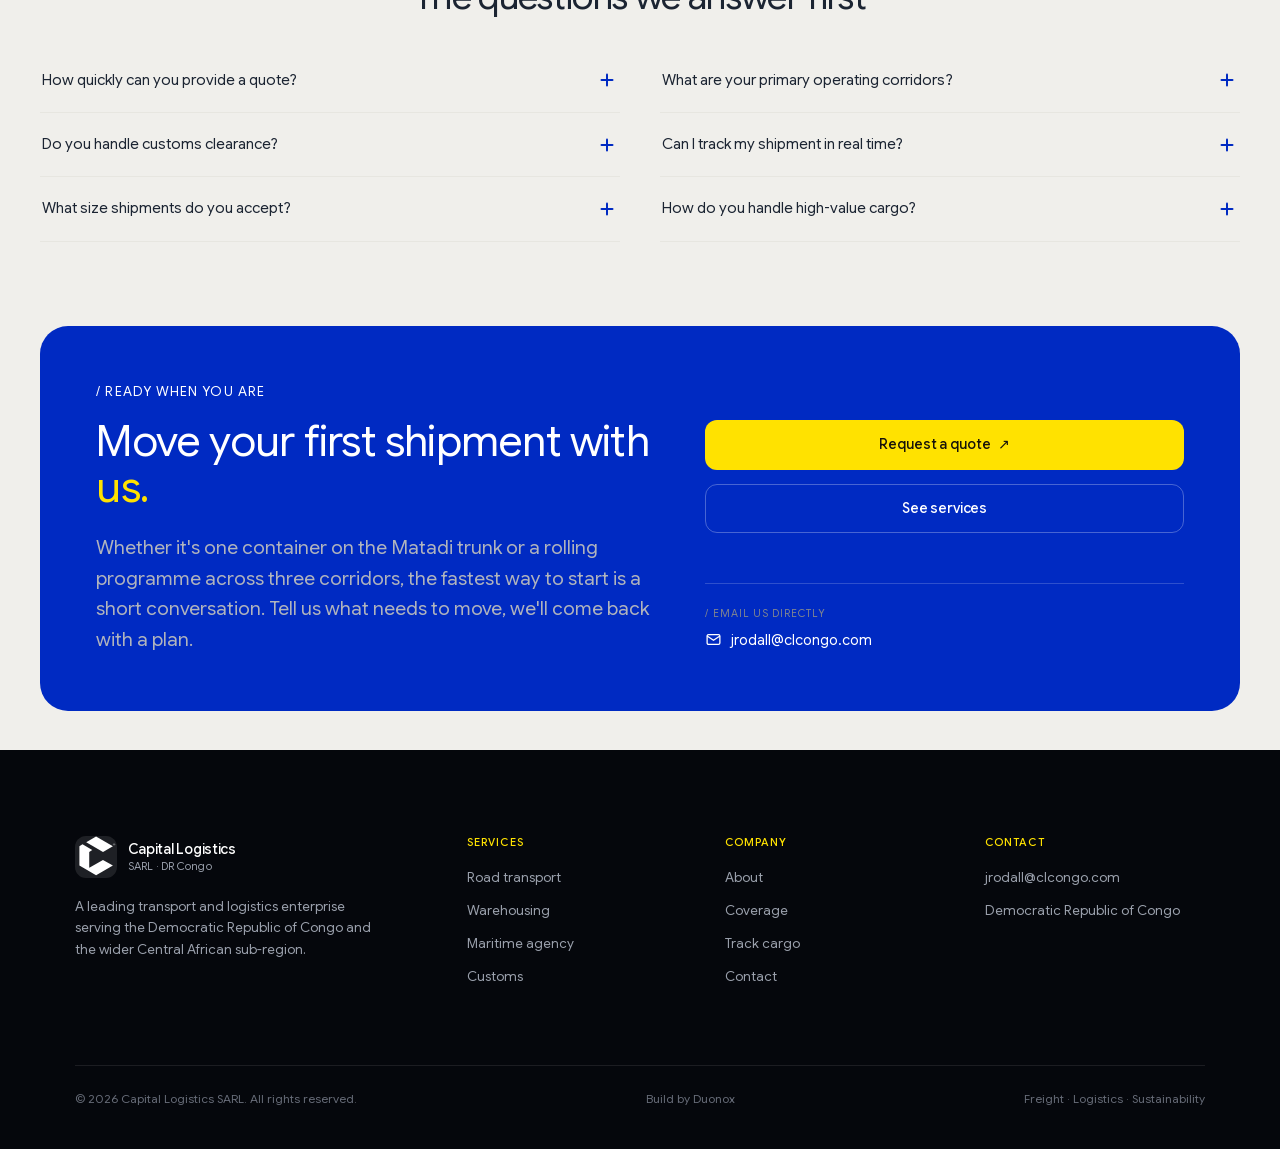
==== commit 5155f9cb: "Design corrections: stat divider height, centered section intros, mission cells blue, values line re" ====
--- a/index.html
+++ b/index.html
@@ -3,13 +3,13 @@
 <head>
 <meta charset="UTF-8" />
 <meta name="viewport" content="width=device-width, initial-scale=1" />
-<meta name="cl-build" content="2026-08-21.7" />
+<meta name="cl-build" content="2026-08-21.8" />
 <meta http-equiv="Content-Security-Policy" content="default-src 'self'; base-uri 'self'; object-src 'none'; img-src 'self' data:; font-src 'self'; style-src 'self' 'unsafe-inline'; script-src 'self'; connect-src 'self' https://*.supabase.co; form-action 'self'" />
 <meta name="referrer" content="strict-origin-when-cross-origin" />
 <title>Capital Logistics · Cargo delivery across the DRC</title>
 <meta name="description" content="Container and general freight across 9 established corridors in the Democratic Republic of Congo, door-to-door, port-to-plant, warehouse-to-market." />
 <link rel="preload" href="assets/fonts/GoogleSansFlex.woff2" as="font" type="font/woff2" crossorigin />
-<link rel="stylesheet" href="assets/css/styles.css?v=2026-08-21.7" />
+<link rel="stylesheet" href="assets/css/styles.css?v=2026-08-21.8" />
 </head>
 <body>
 
@@ -409,11 +409,11 @@
   </div>
 </div>
 
-<script src="assets/js/supabase-config.js?v=2026-08-21.7"></script>
-<script src="assets/js/tracking.js?v=2026-08-21.7"></script>
-<script src="assets/js/translations.js?v=2026-08-21.7" defer></script>
-<script src="assets/js/i18n.js?v=2026-08-21.7" defer></script>
-<script src="assets/js/newsletter.js?v=2026-08-21.7" defer></script>
-<script src="assets/js/main.js?v=2026-08-21.7" defer></script>
+<script src="assets/js/supabase-config.js?v=2026-08-21.8"></script>
+<script src="assets/js/tracking.js?v=2026-08-21.8"></script>
+<script src="assets/js/translations.js?v=2026-08-21.8" defer></script>
+<script src="assets/js/i18n.js?v=2026-08-21.8" defer></script>
+<script src="assets/js/newsletter.js?v=2026-08-21.8" defer></script>
+<script src="assets/js/main.js?v=2026-08-21.8" defer></script>
 </body>
 </html>
--- a/assets/css/styles.css
+++ b/assets/css/styles.css
@@ -150,10 +150,12 @@
    as the gap; two sections or a section-then-panel would otherwise double up) */
 .section + .section{padding-top:0}
 .section + .stack{margin-top:0}
-.section-head{max-width:820px}
+.section-head{max-width:820px;text-align:center;margin-inline:auto}
 .section-head .lede{margin-top:18px}
 .head-row{display:flex;align-items:flex-end;justify-content:space-between;gap:32px;flex-wrap:wrap}
 .head-row .section-head{flex:1 1 520px}
+/* keep headings inside panels or head-rows left-aligned; only standalone section intros center */
+.head-row .section-head,.panel .section-head,.svc .section-head{text-align:left;margin-inline:0}
 
 .grid{display:grid;gap:var(--gap-card)}
 .grid-3{grid-template-columns:repeat(3,1fr)}
@@ -260,7 +262,8 @@
 .stat{background:#fff;border-radius:var(--r-card);padding:22px 24px;display:flex;align-items:center;gap:16px;box-shadow:var(--sh-card)}
 .stat__num{font-size:var(--fs-stat);font-weight:400;letter-spacing:-.03em;color:var(--ink);line-height:1;flex:none;display:flex;align-items:baseline}
 .stat__num .suffix{color:var(--ink)}
-.stat__label{font-size:var(--fs-stat-label);line-height:1.3;color:var(--body);border-left:1px solid var(--line);padding-left:16px}
+.stat__label{font-size:var(--fs-stat-label);line-height:1.3;color:var(--body);padding-left:17px;position:relative}
+.stat__label::before{content:"";position:absolute;left:0;top:50%;transform:translateY(-50%);width:1px;height:36px;background:var(--line)}
 
 /* ---------- tracker (blue card) ---------- */
 .tracker{color:#fff;padding:clamp(36px,4vw,52px)}
@@ -566,13 +569,13 @@
 .prose p:first-of-type{margin-top:22px}
 
 .mv{display:grid;grid-template-columns:1fr 1fr;gap:1px;background:rgba(255,255,255,.1);border-radius:var(--r-card);overflow:hidden;margin-top:36px}
-.mv__cell{background:var(--dark);color:#fff;padding:clamp(28px,3vw,44px)}
+.mv__cell{background:var(--blue);color:#fff;padding:clamp(28px,3vw,44px)}
 .mv__cell .eyebrow{color:var(--yellow)}
 .mv__cell h3{color:#fff;font-size:clamp(1.375rem,1.9vw,1.75rem);margin:14px 0 0;line-height:1.14}
 .mv__cell p{color:var(--on-blue-soft);font-size:1.0625rem;line-height:1.62;margin-top:16px}
 
 .values{display:grid;grid-template-columns:1fr 1fr;gap:clamp(24px,2.6vw,40px);margin-top:44px}
-.value{position:relative;padding:22px 0 0;border-top:2px solid rgba(0,42,194,.16)}
+.value{position:relative;padding:22px 0 0}
 .value:nth-child(odd){border-right:1px solid var(--line)}
 .value:nth-child(even){padding-left:clamp(22px,2.4vw,40px);padding-right:0}
 .value__n{display:inline-flex;align-items:center;justify-content:center;width:42px;height:42px;border-radius:13px;background:var(--blue-050,#E9EDFB);color:var(--blue);font-size:1rem;font-weight:700;letter-spacing:0;font-variant-numeric:tabular-nums;margin-bottom:18px}
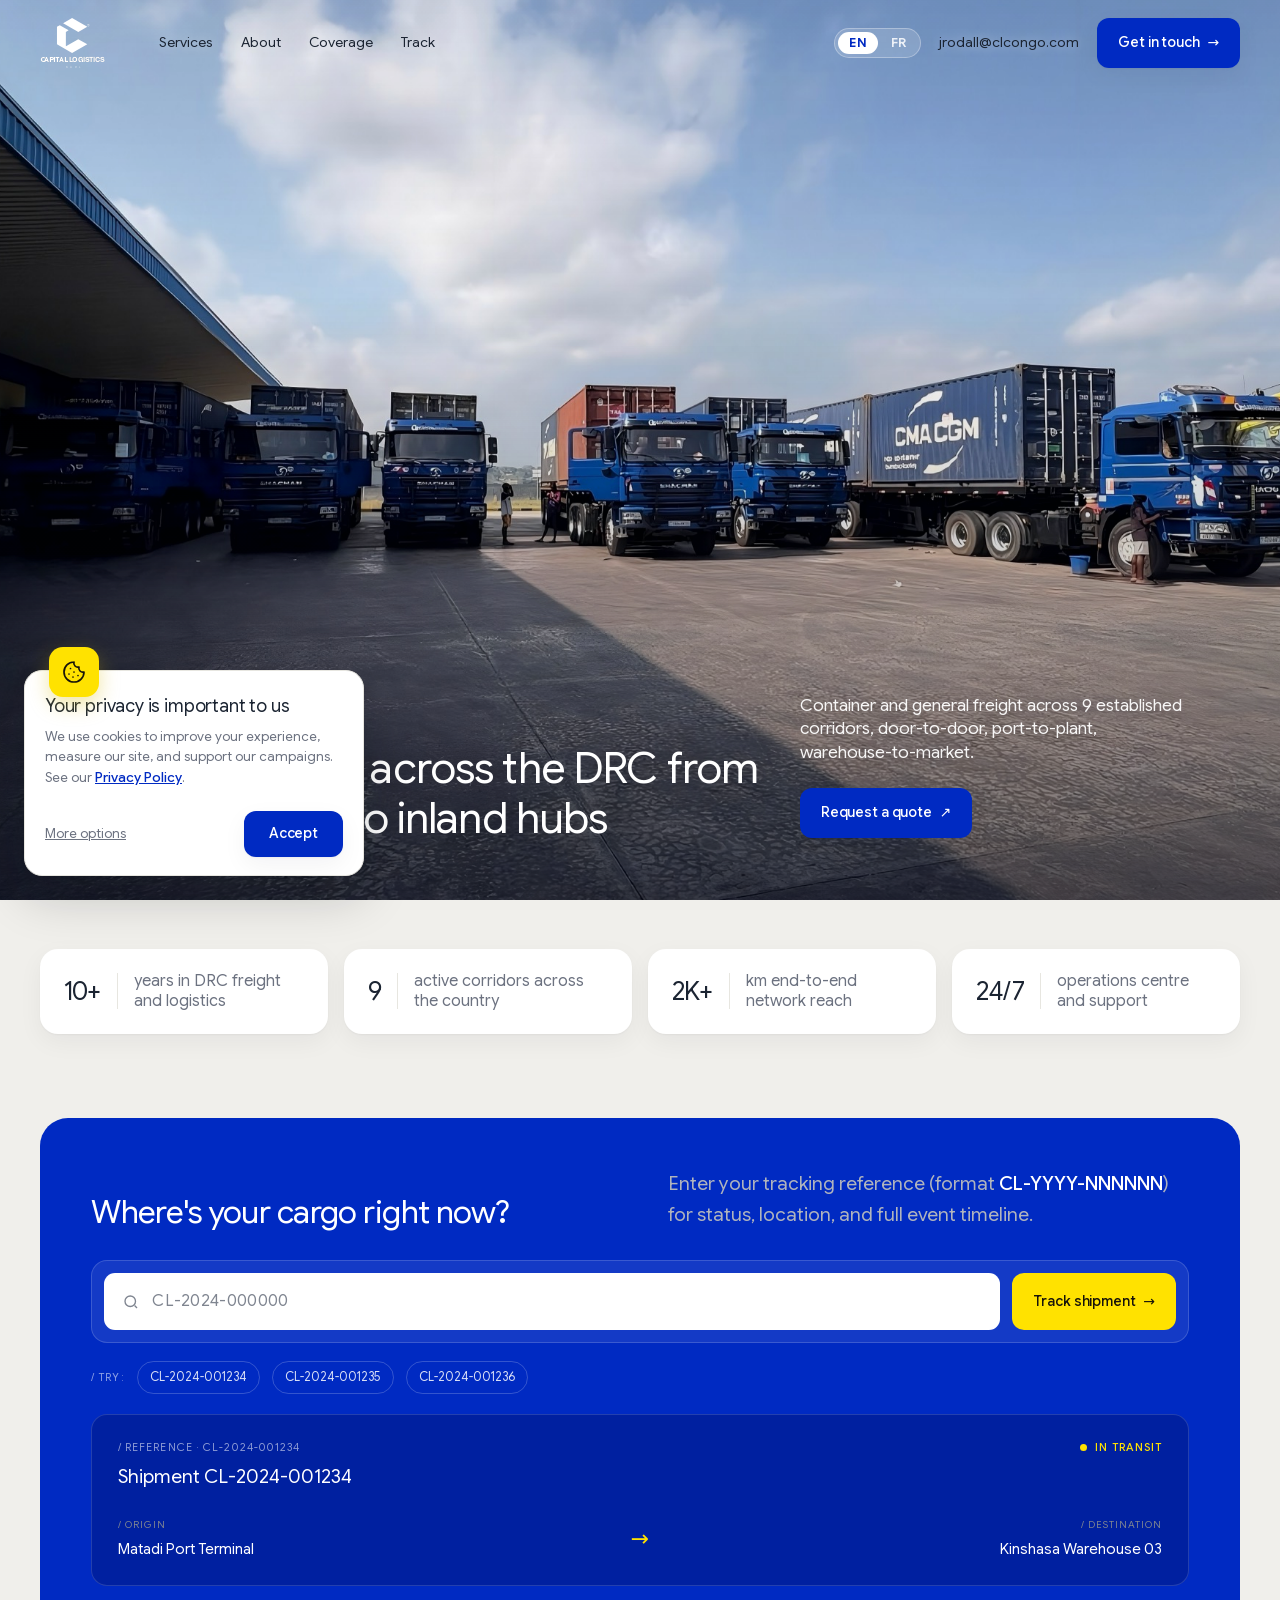
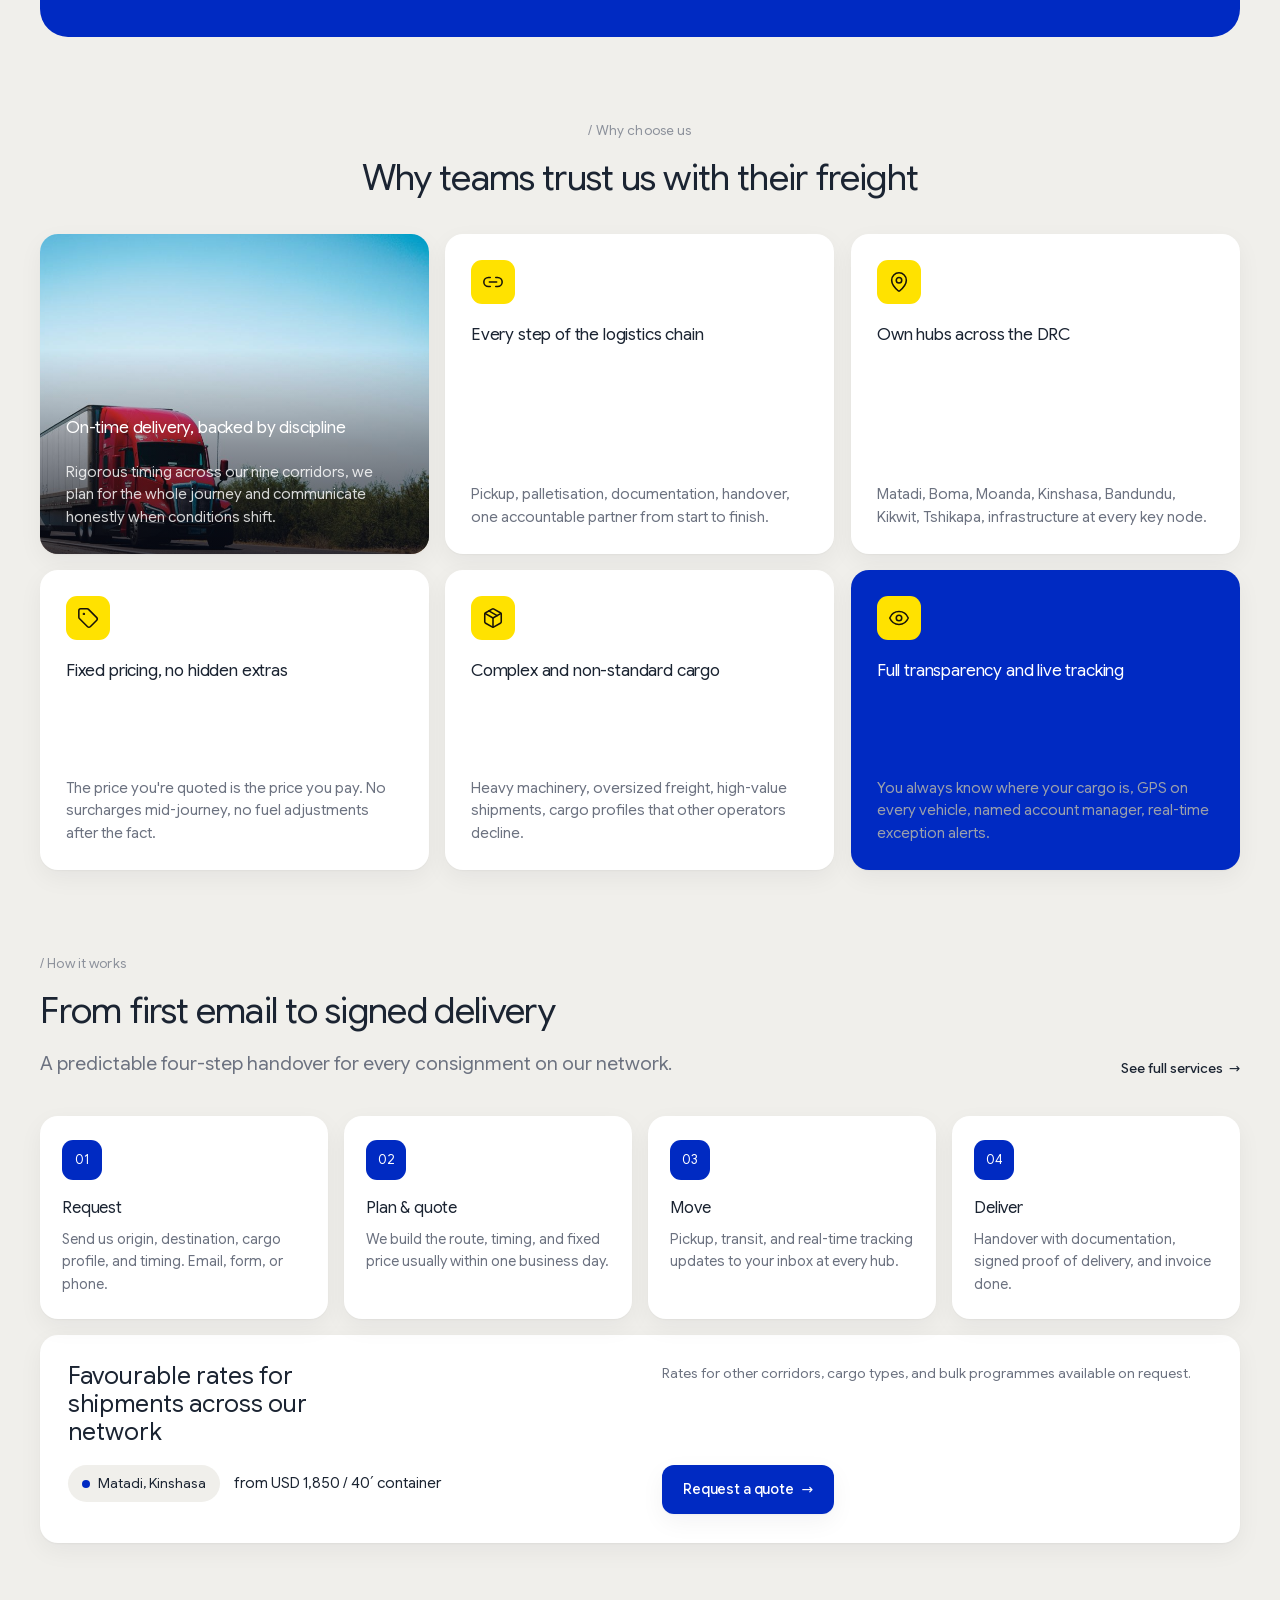
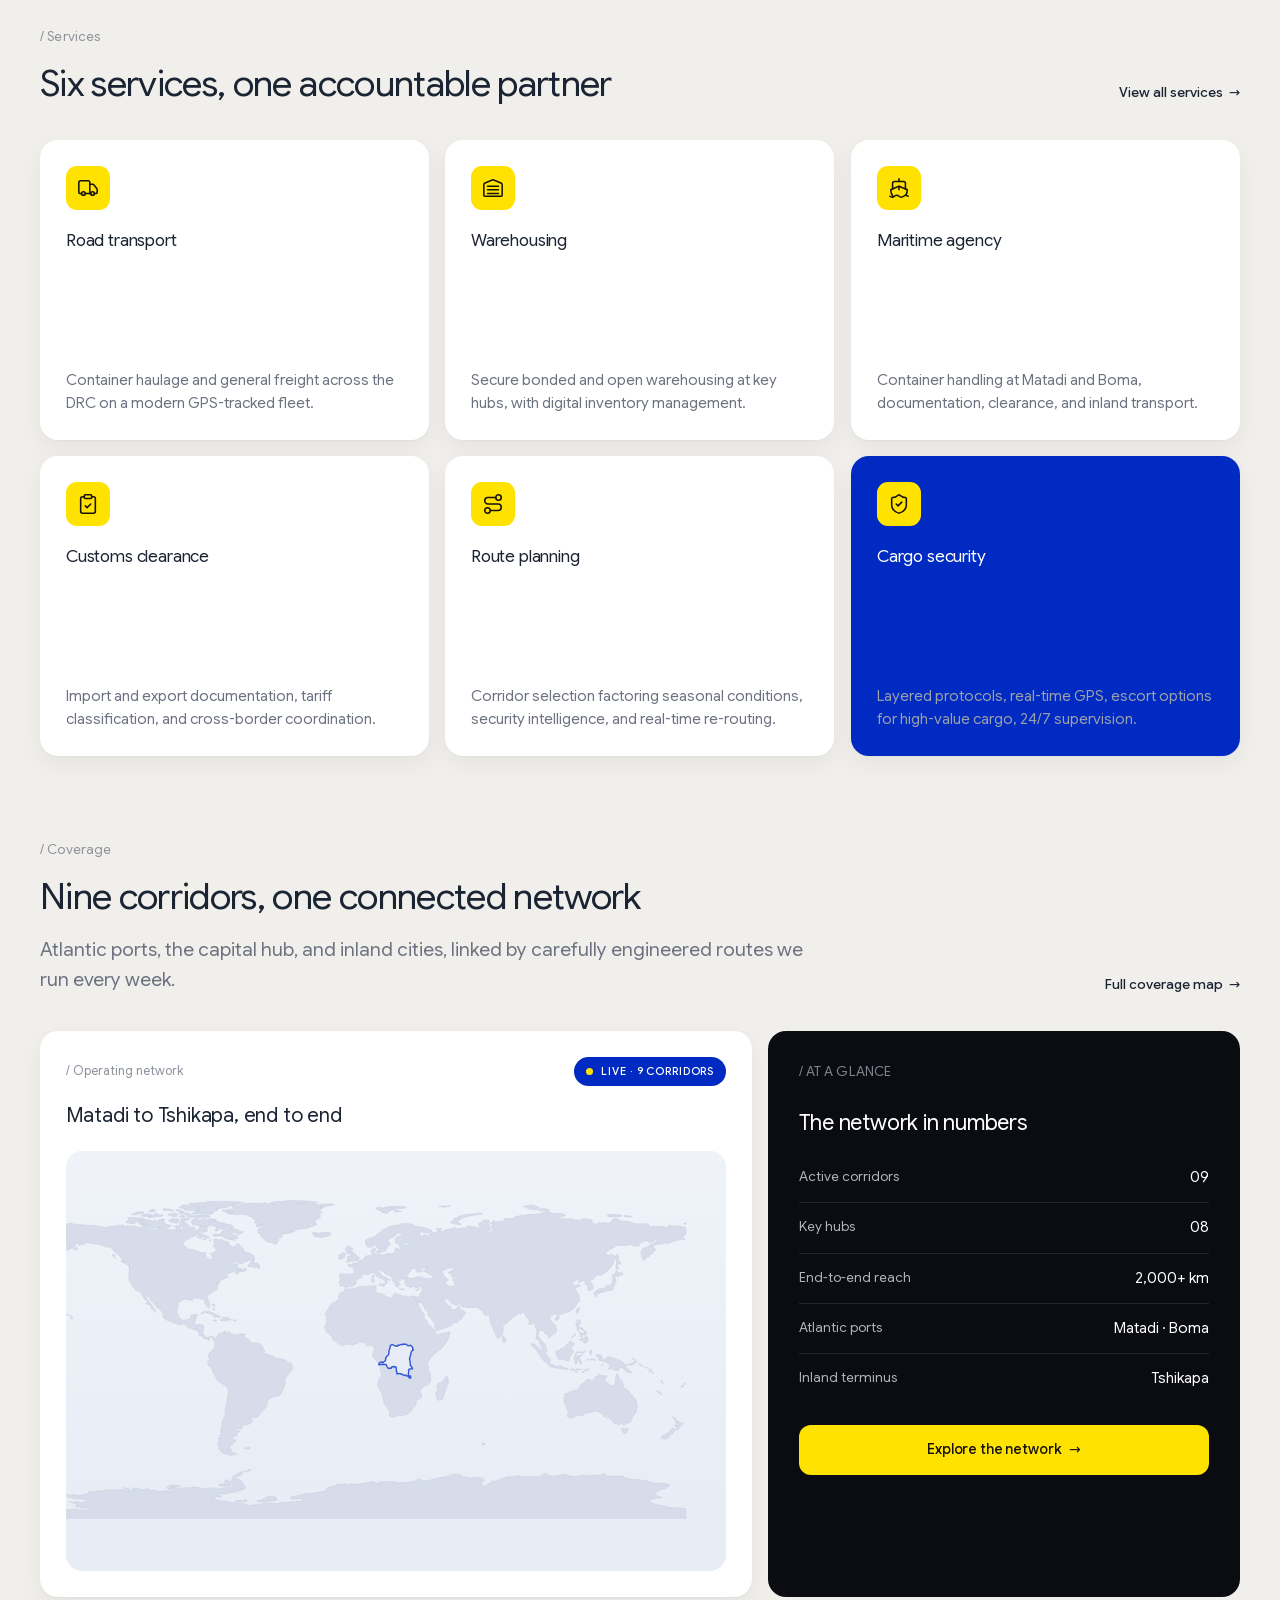
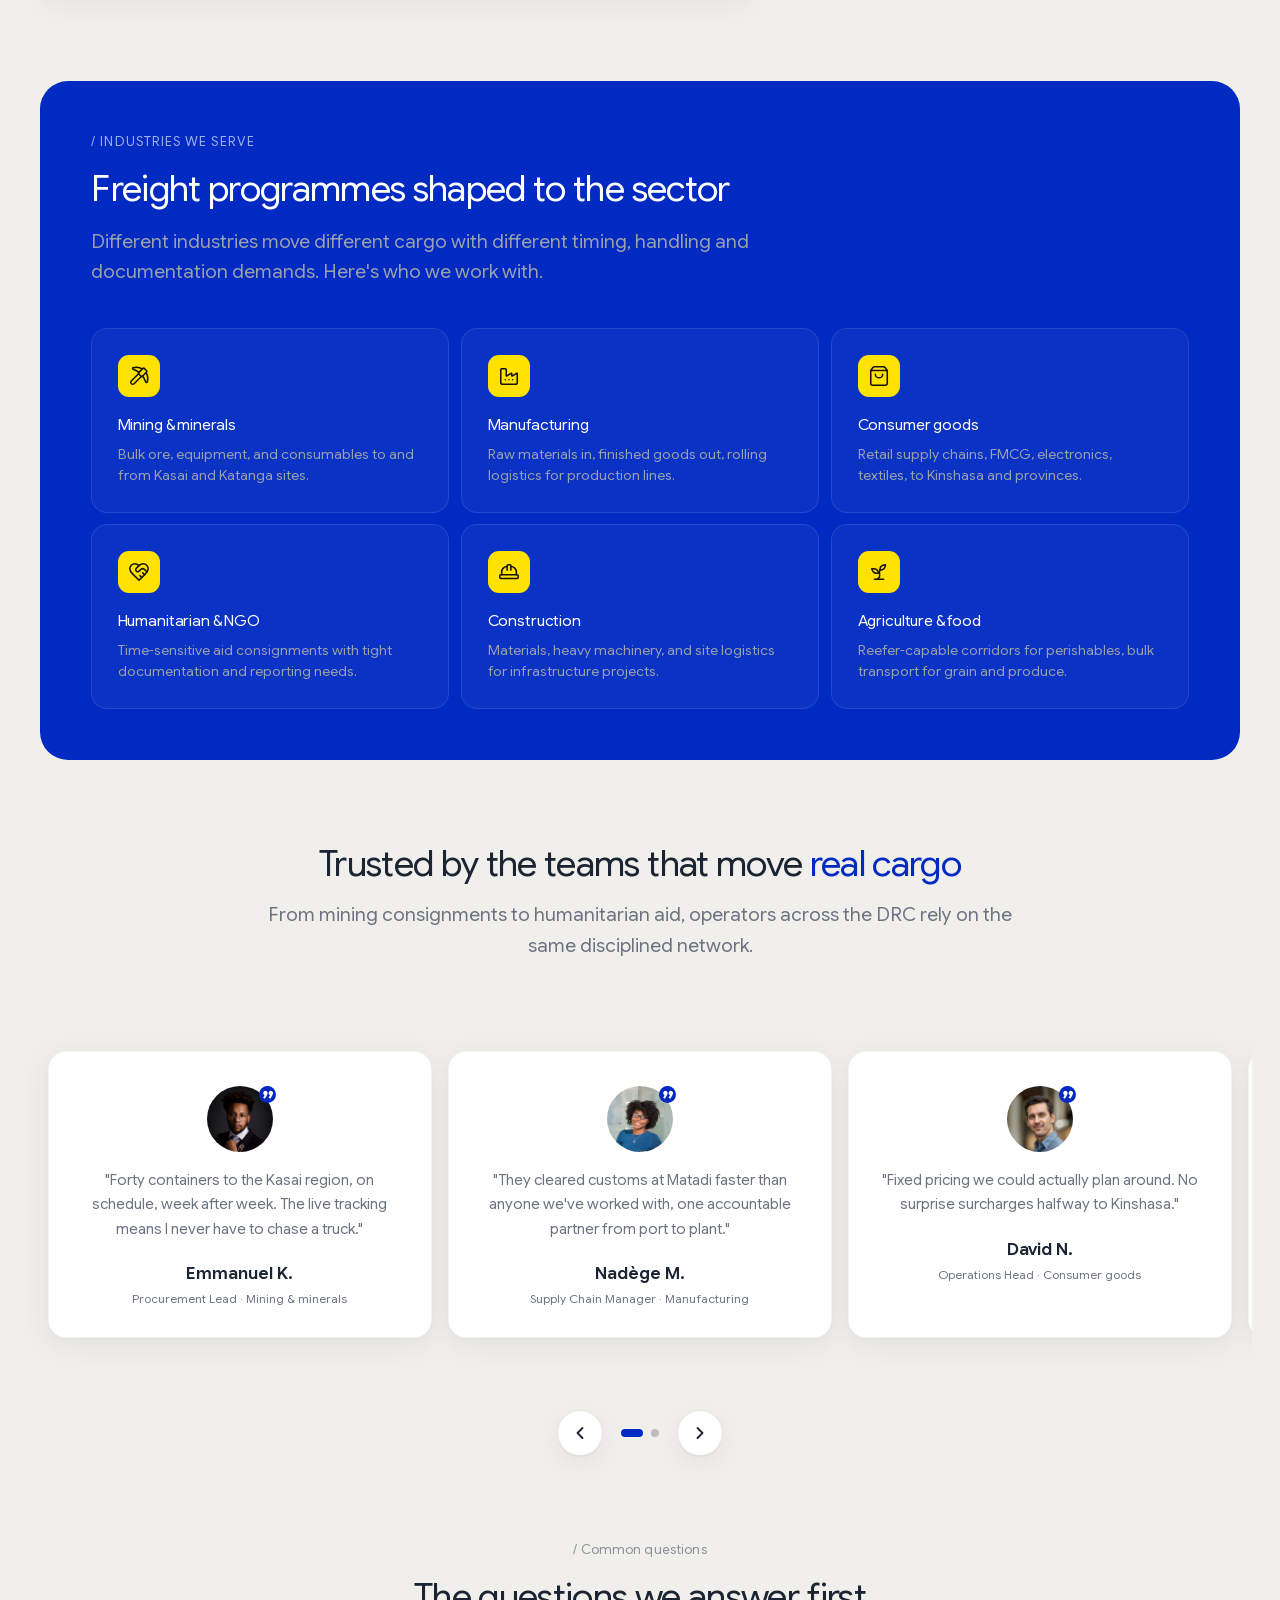
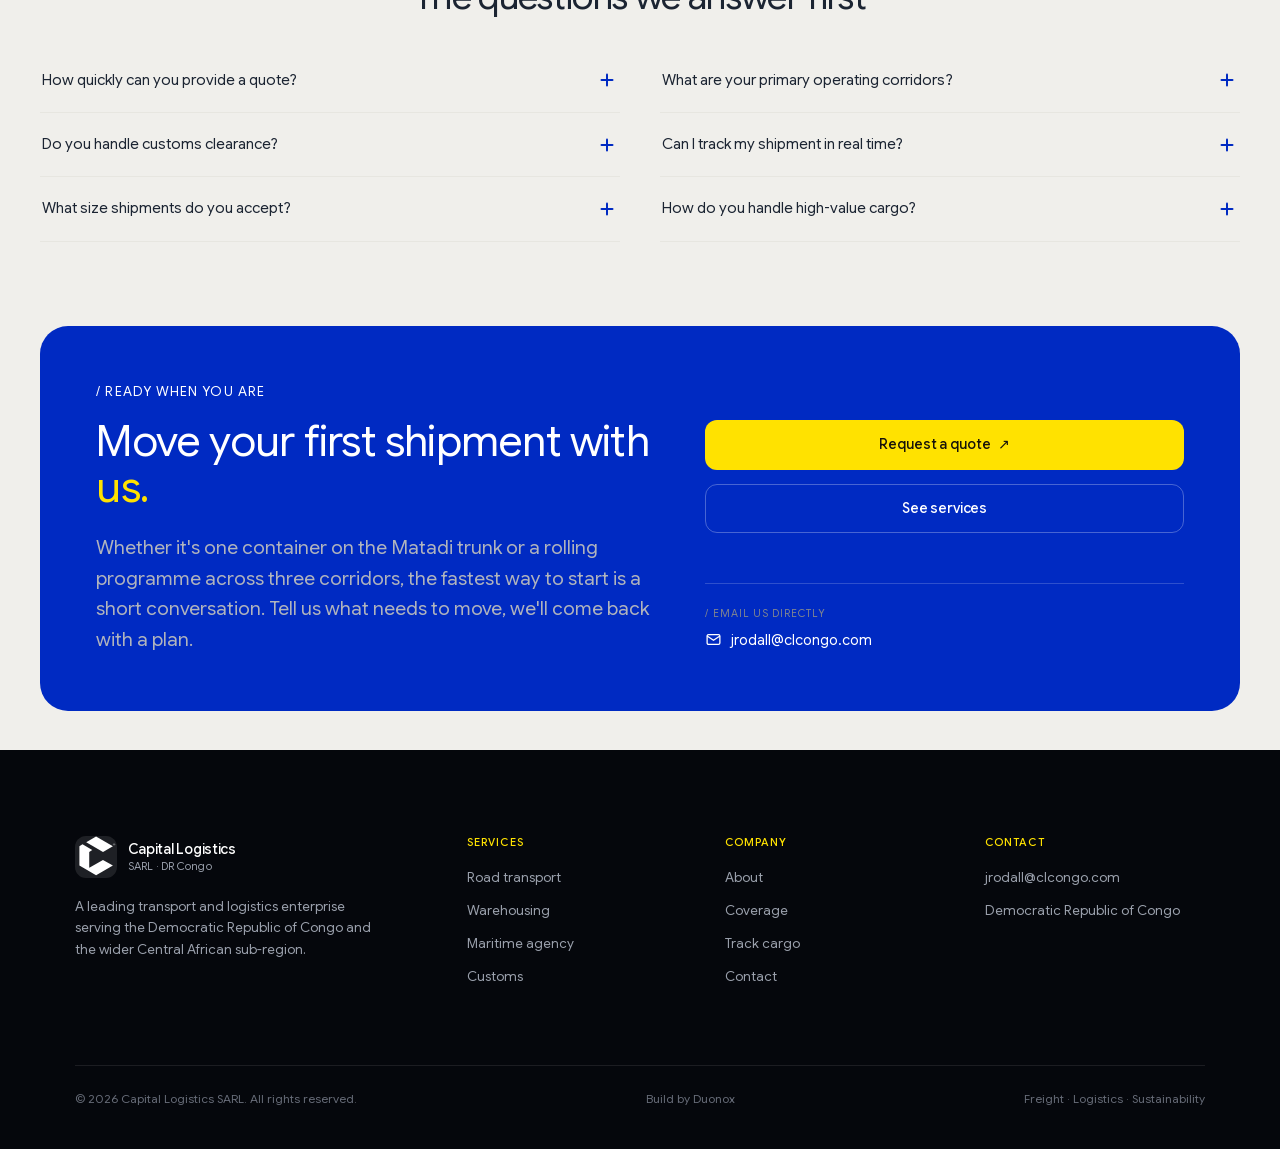
==== commit 3ccef206: "Design corrections: Services panels solid blue with white numbers; About Values as black cards - Ser" ====
--- a/index.html
+++ b/index.html
@@ -3,13 +3,13 @@
 <head>
 <meta charset="UTF-8" />
 <meta name="viewport" content="width=device-width, initial-scale=1" />
-<meta name="cl-build" content="2026-08-21.8" />
+<meta name="cl-build" content="2026-08-21.9" />
 <meta http-equiv="Content-Security-Policy" content="default-src 'self'; base-uri 'self'; object-src 'none'; img-src 'self' data:; font-src 'self'; style-src 'self' 'unsafe-inline'; script-src 'self'; connect-src 'self' https://*.supabase.co; form-action 'self'" />
 <meta name="referrer" content="strict-origin-when-cross-origin" />
 <title>Capital Logistics · Cargo delivery across the DRC</title>
 <meta name="description" content="Container and general freight across 9 established corridors in the Democratic Republic of Congo, door-to-door, port-to-plant, warehouse-to-market." />
 <link rel="preload" href="assets/fonts/GoogleSansFlex.woff2" as="font" type="font/woff2" crossorigin />
-<link rel="stylesheet" href="assets/css/styles.css?v=2026-08-21.8" />
+<link rel="stylesheet" href="assets/css/styles.css?v=2026-08-21.9" />
 </head>
 <body>
 
@@ -409,11 +409,11 @@
   </div>
 </div>
 
-<script src="assets/js/supabase-config.js?v=2026-08-21.8"></script>
-<script src="assets/js/tracking.js?v=2026-08-21.8"></script>
-<script src="assets/js/translations.js?v=2026-08-21.8" defer></script>
-<script src="assets/js/i18n.js?v=2026-08-21.8" defer></script>
-<script src="assets/js/newsletter.js?v=2026-08-21.8" defer></script>
-<script src="assets/js/main.js?v=2026-08-21.8" defer></script>
+<script src="assets/js/supabase-config.js?v=2026-08-21.9"></script>
+<script src="assets/js/tracking.js?v=2026-08-21.9"></script>
+<script src="assets/js/translations.js?v=2026-08-21.9" defer></script>
+<script src="assets/js/i18n.js?v=2026-08-21.9" defer></script>
+<script src="assets/js/newsletter.js?v=2026-08-21.9" defer></script>
+<script src="assets/js/main.js?v=2026-08-21.9" defer></script>
 </body>
 </html>
--- a/assets/css/styles.css
+++ b/assets/css/styles.css
@@ -526,9 +526,9 @@
 .svc .btn{margin-top:26px}
 .svc__panel{position:relative;border-radius:var(--r-card);overflow:hidden;min-height:360px;display:flex;flex-direction:column;justify-content:space-between;padding:clamp(26px,2.6vw,36px);color:#fff;isolation:isolate}
 .svc__panel img{position:absolute;inset:0;width:100%;height:100%;object-fit:cover;z-index:-2}
-.svc__panel::after{content:"";position:absolute;inset:0;z-index:-1;background:linear-gradient(150deg,rgba(0,20,90,.82),rgba(3,6,20,.7))}
+.svc__panel::after{content:"";position:absolute;inset:0;z-index:-1;background:var(--blue)}
 .svc__panel .lbl{font-size:var(--fs-mini);letter-spacing:.12em;color:rgba(255,255,255,.7)}
-.svc__num{font-size:clamp(4rem,7vw,6rem);line-height:.9;font-weight:400;color:var(--yellow);letter-spacing:-.03em}
+.svc__num{font-size:clamp(4rem,7vw,6rem);line-height:.9;font-weight:400;color:#fff;letter-spacing:-.03em}
 .svc__stats{display:grid;grid-template-columns:repeat(3,1fr);gap:16px;border-top:1px solid rgba(255,255,255,.16);padding-top:20px}
 .svc__stats .v{font-size:1.25rem;color:#fff}
 .svc__stats .k{font-size:var(--fs-mini);letter-spacing:.1em;color:rgba(255,255,255,.66);margin-top:4px}
@@ -574,14 +574,13 @@
 .mv__cell h3{color:#fff;font-size:clamp(1.375rem,1.9vw,1.75rem);margin:14px 0 0;line-height:1.14}
 .mv__cell p{color:var(--on-blue-soft);font-size:1.0625rem;line-height:1.62;margin-top:16px}
 
-.values{display:grid;grid-template-columns:1fr 1fr;gap:clamp(24px,2.6vw,40px);margin-top:44px}
-.value{position:relative;padding:22px 0 0}
-.value:nth-child(odd){border-right:1px solid var(--line)}
-.value:nth-child(even){padding-left:clamp(22px,2.4vw,40px);padding-right:0}
+.values{display:grid;grid-template-columns:1fr 1fr;gap:clamp(16px,1.8vw,24px);margin-top:44px}
+.value{position:relative;padding:clamp(24px,2.6vw,34px);background:var(--dark);border-radius:16px;color:#fff}
+.value:nth-child(odd){border-right:0}
 .value__n{display:inline-flex;align-items:center;justify-content:center;width:42px;height:42px;border-radius:13px;background:var(--blue-050,#E9EDFB);color:var(--blue);font-size:1rem;font-weight:700;letter-spacing:0;font-variant-numeric:tabular-nums;margin-bottom:18px}
 
-.value h3{font-size:var(--fs-card);color:var(--ink)}
-.value p{font-size:1rem;line-height:1.6;color:var(--body);margin-top:12px;max-width:46ch}
+.value h3{font-size:var(--fs-card);color:#fff}
+.value p{font-size:1rem;line-height:1.6;color:rgba(255,255,255,.72);margin-top:12px;max-width:46ch}
 
 .bigstats{color:#fff;padding:clamp(38px,4vw,58px)}
 .bigstats .eyebrow{color:rgba(255,255,255,.66)}
@@ -600,7 +599,7 @@
 }
 @media (max-width:640px){
   .values{grid-template-columns:1fr}
-  .value,.value:nth-child(odd),.value:nth-child(even){border-right:0;padding:24px 0}
+  .value,.value:nth-child(odd),.value:nth-child(even){border-right:0;padding:24px 22px}
   .bigstats__grid{grid-template-columns:1fr;gap:22px}
   .bigstat{display:grid;grid-template-columns:96px 1fr;column-gap:16px;align-items:center}
   .bigstat .n{grid-row:1/3;font-size:clamp(2.4rem,13vw,3.1rem);white-space:nowrap}
